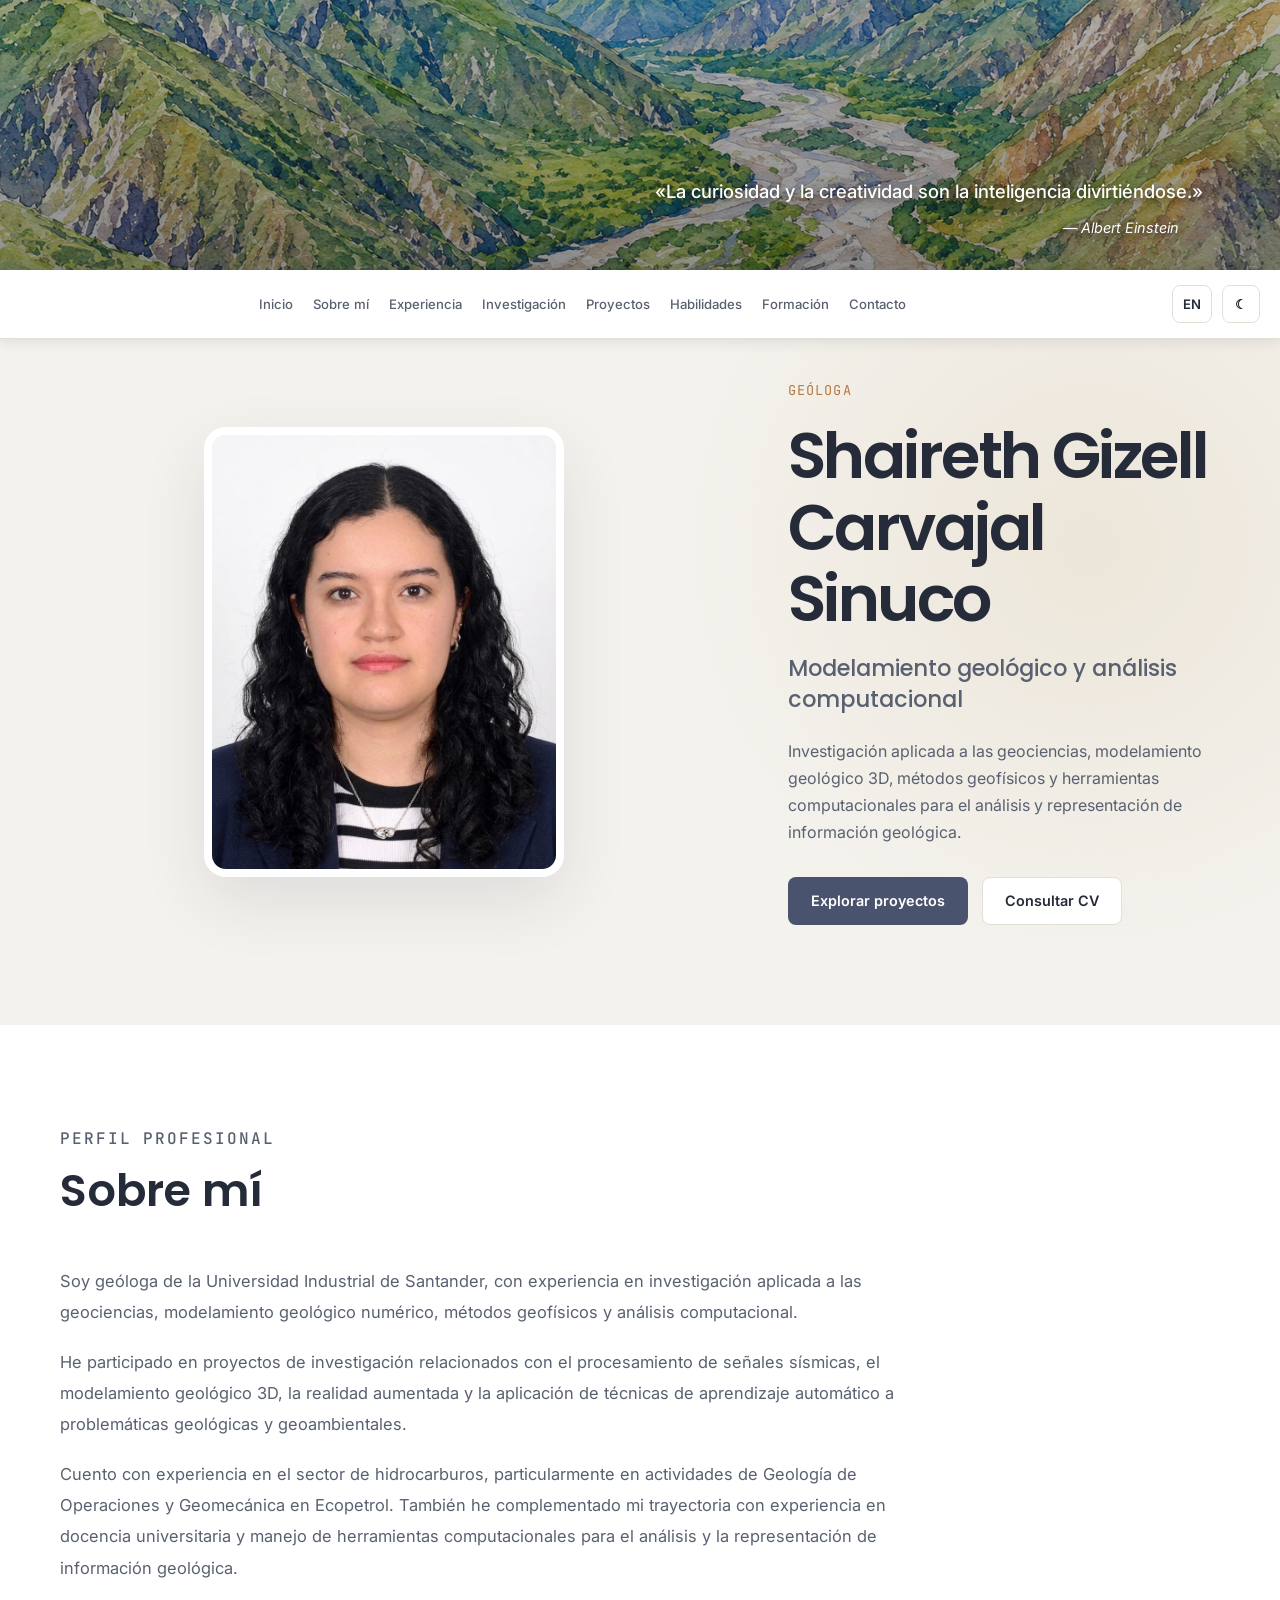
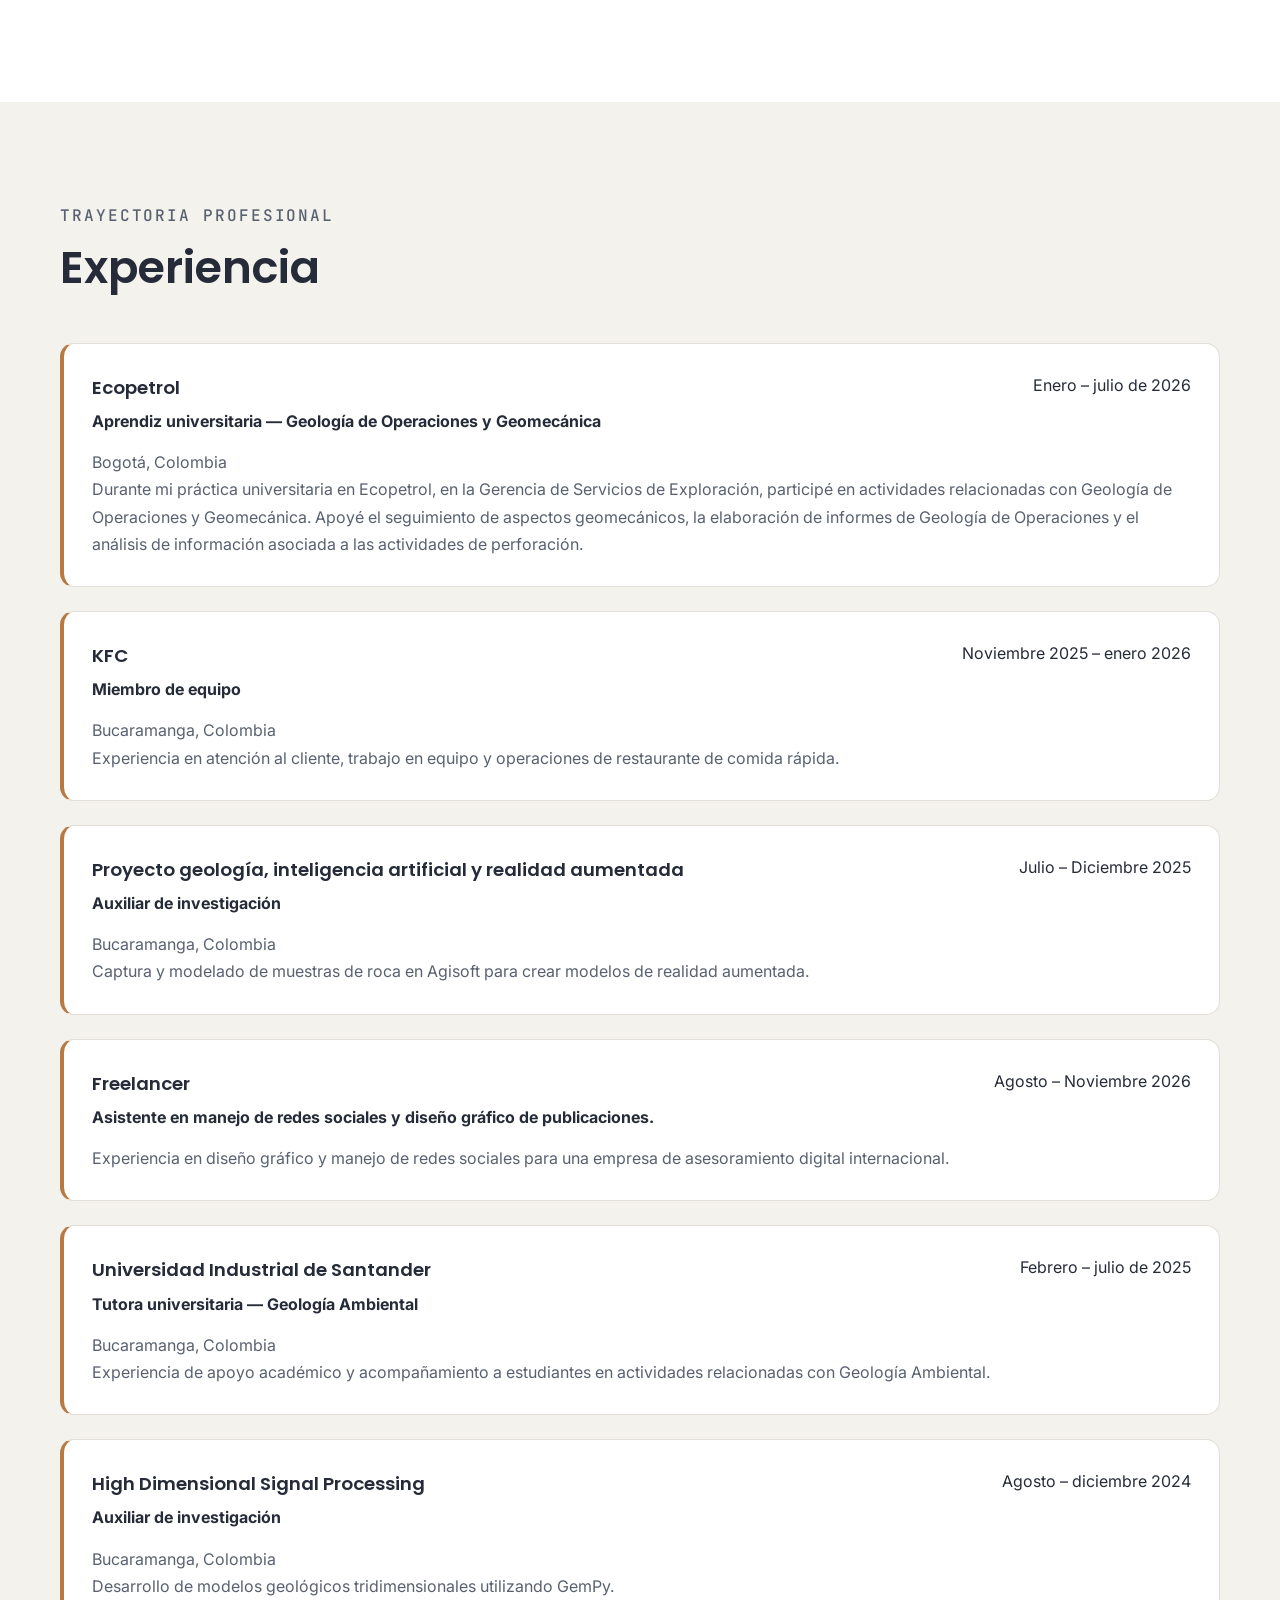
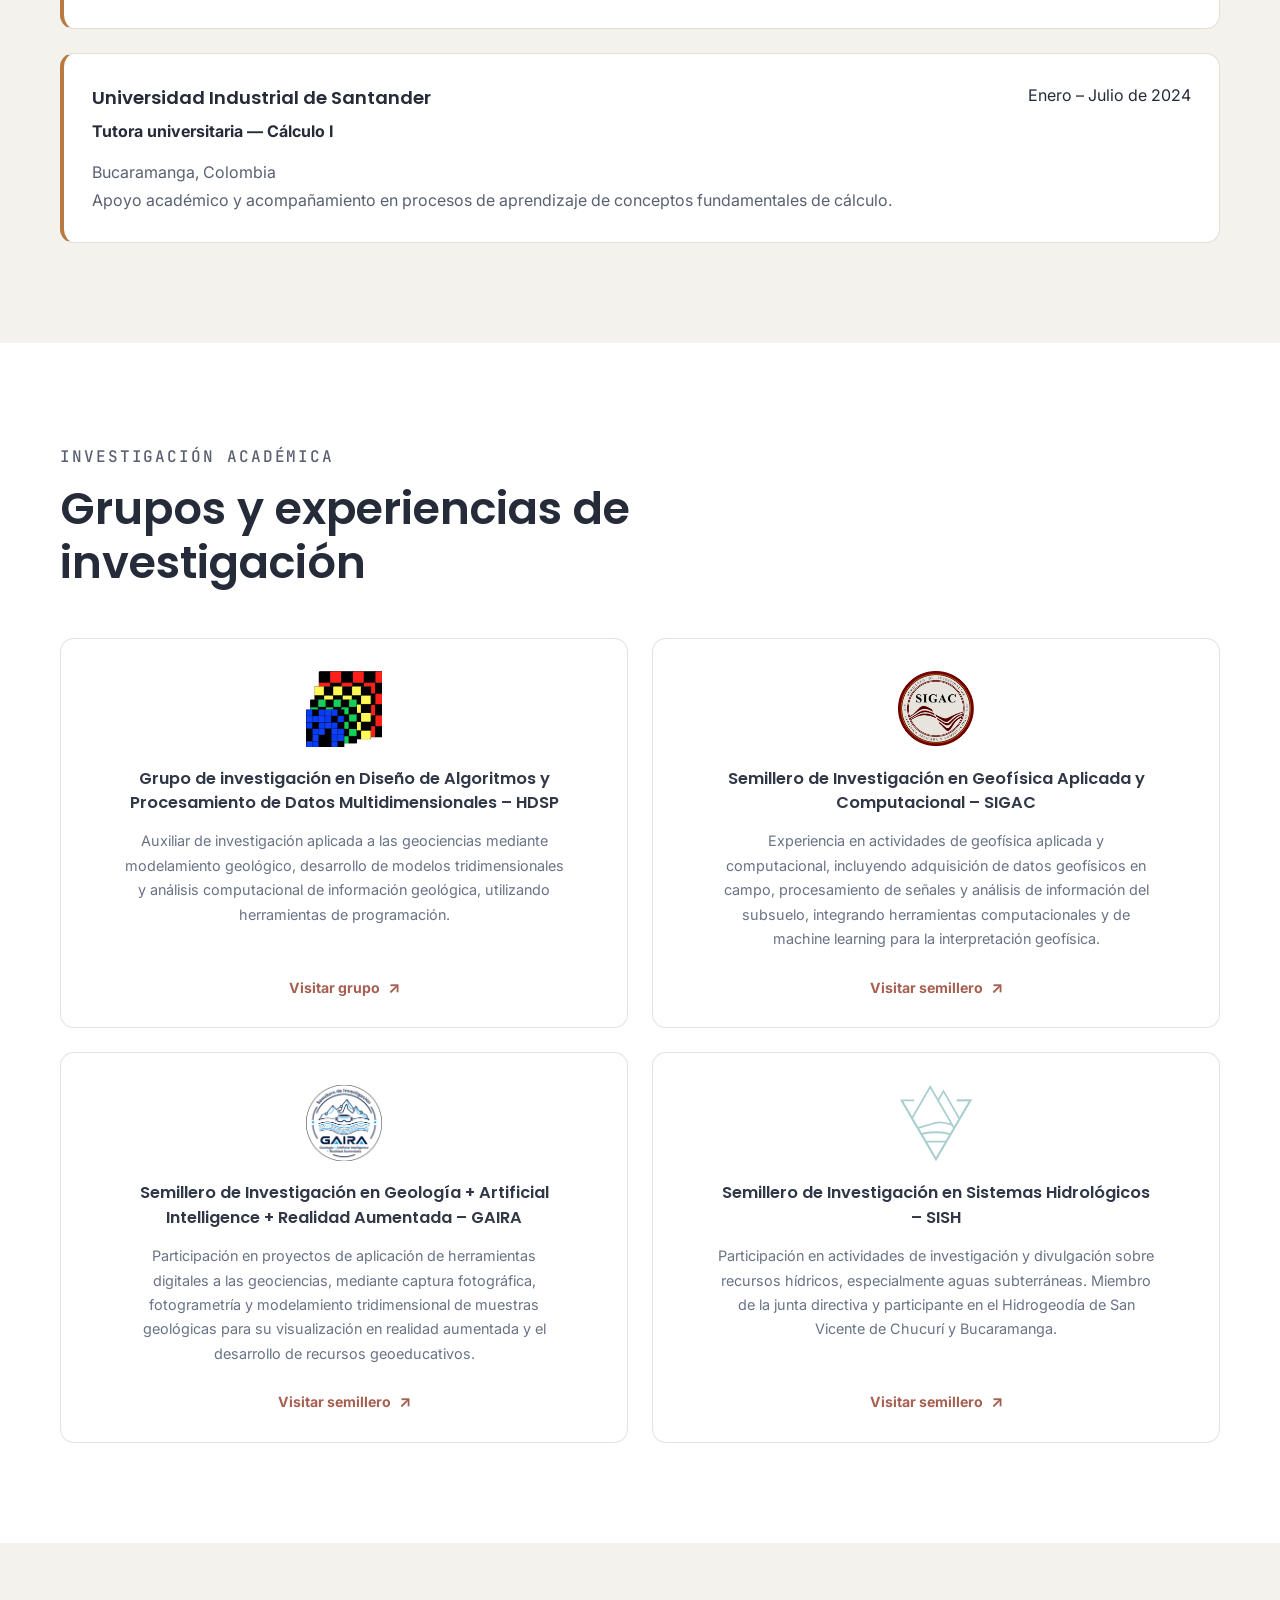
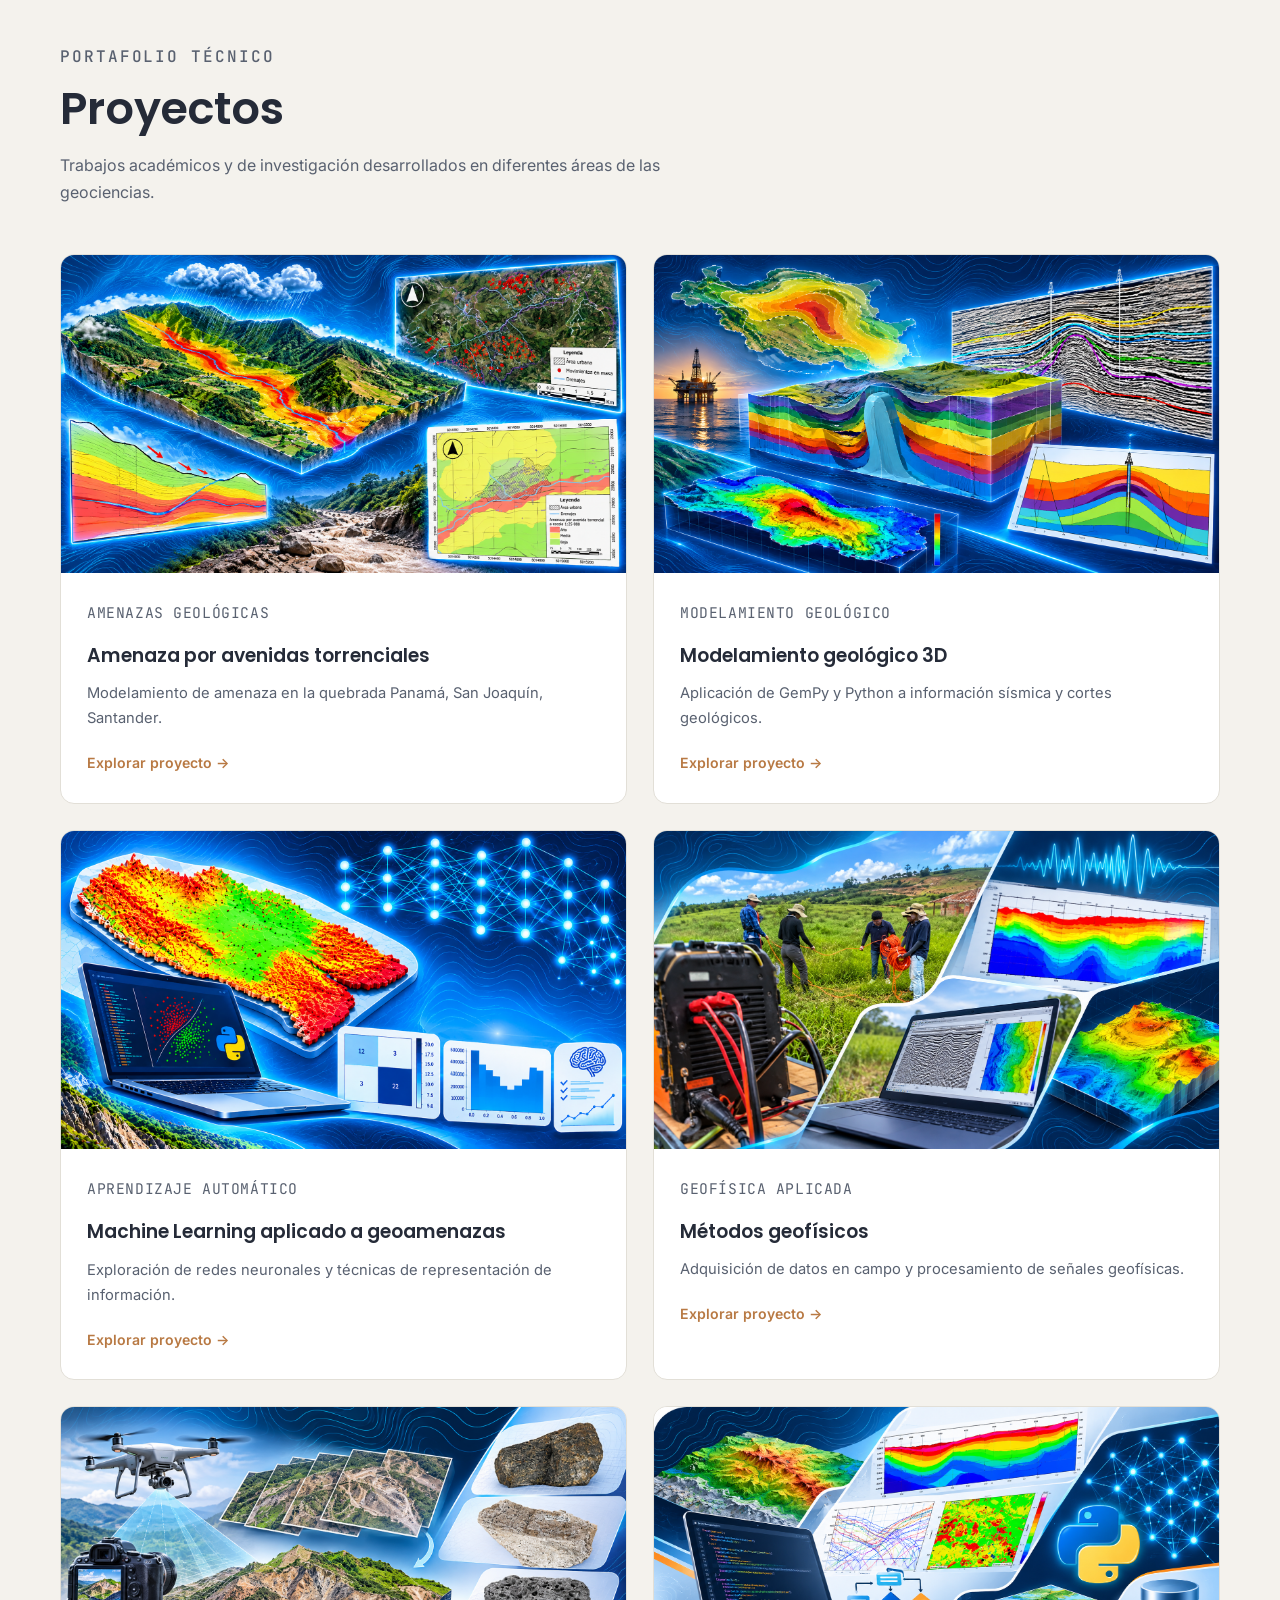
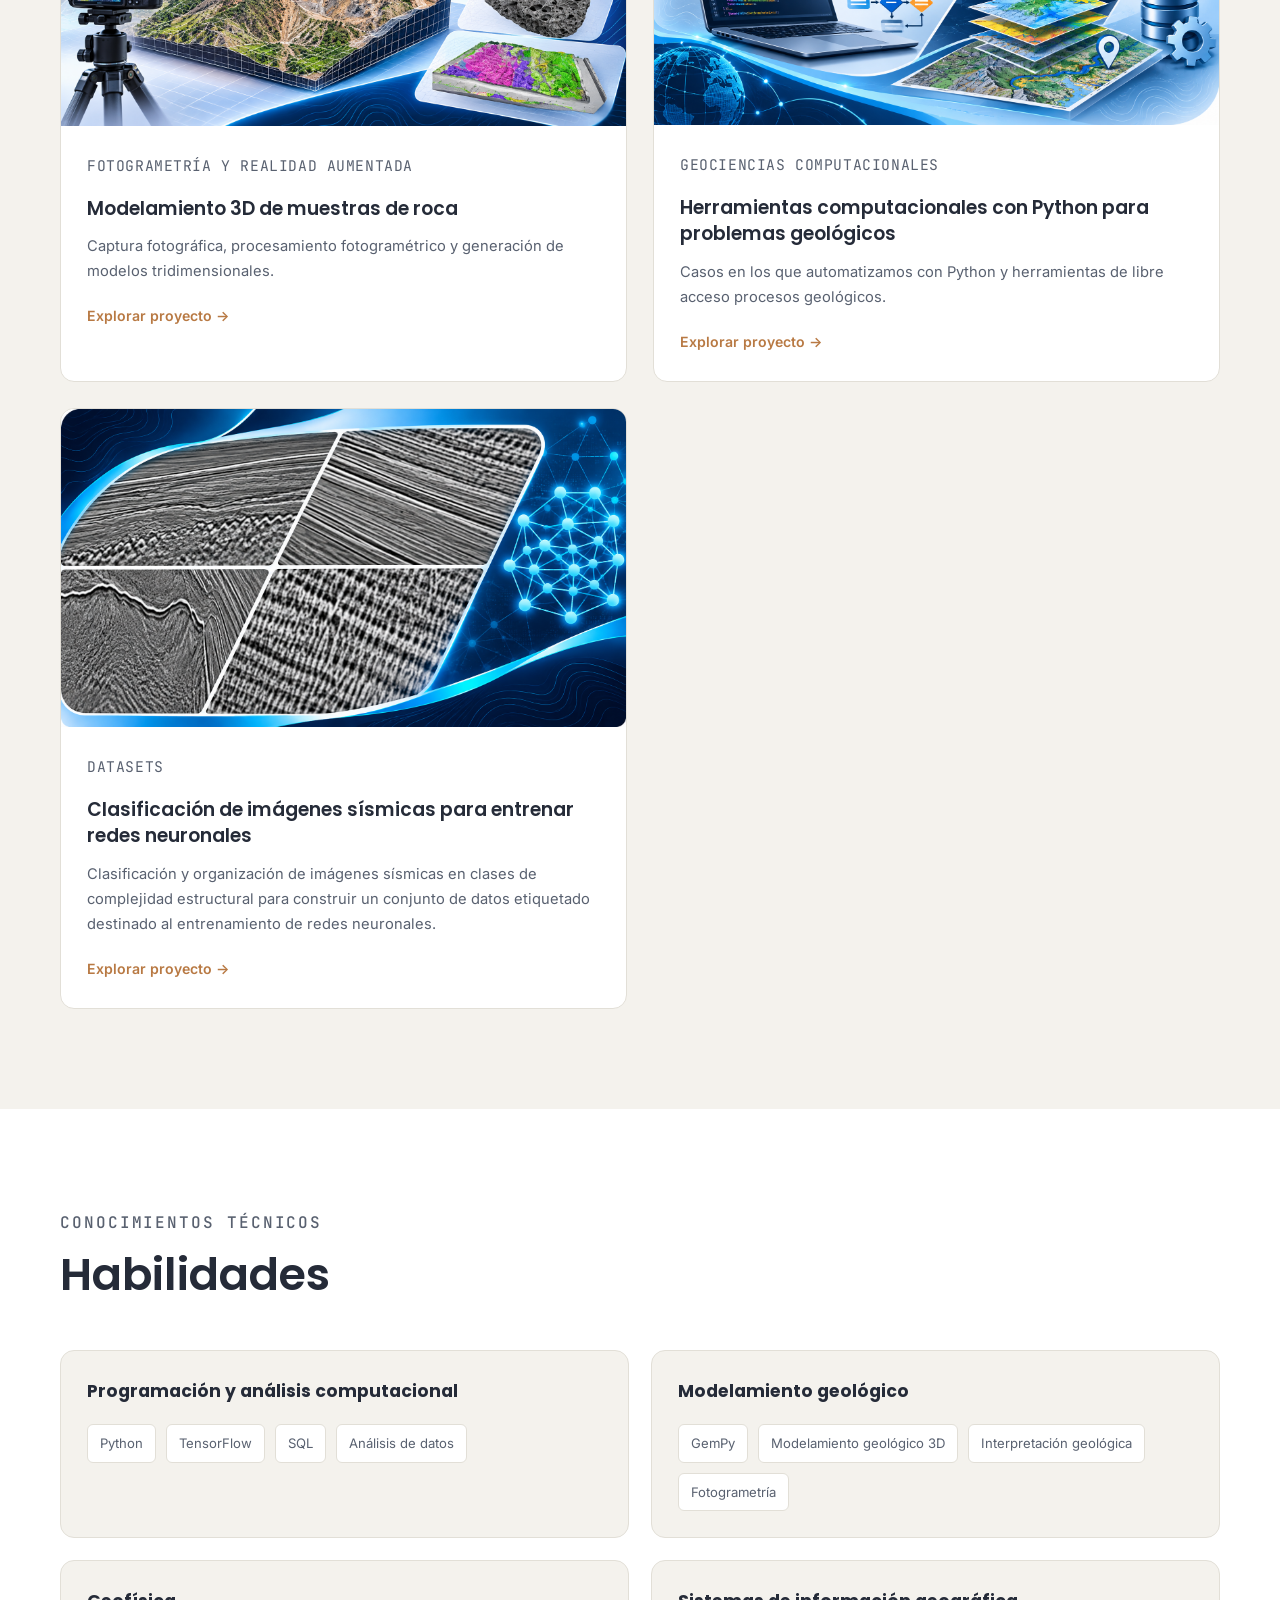
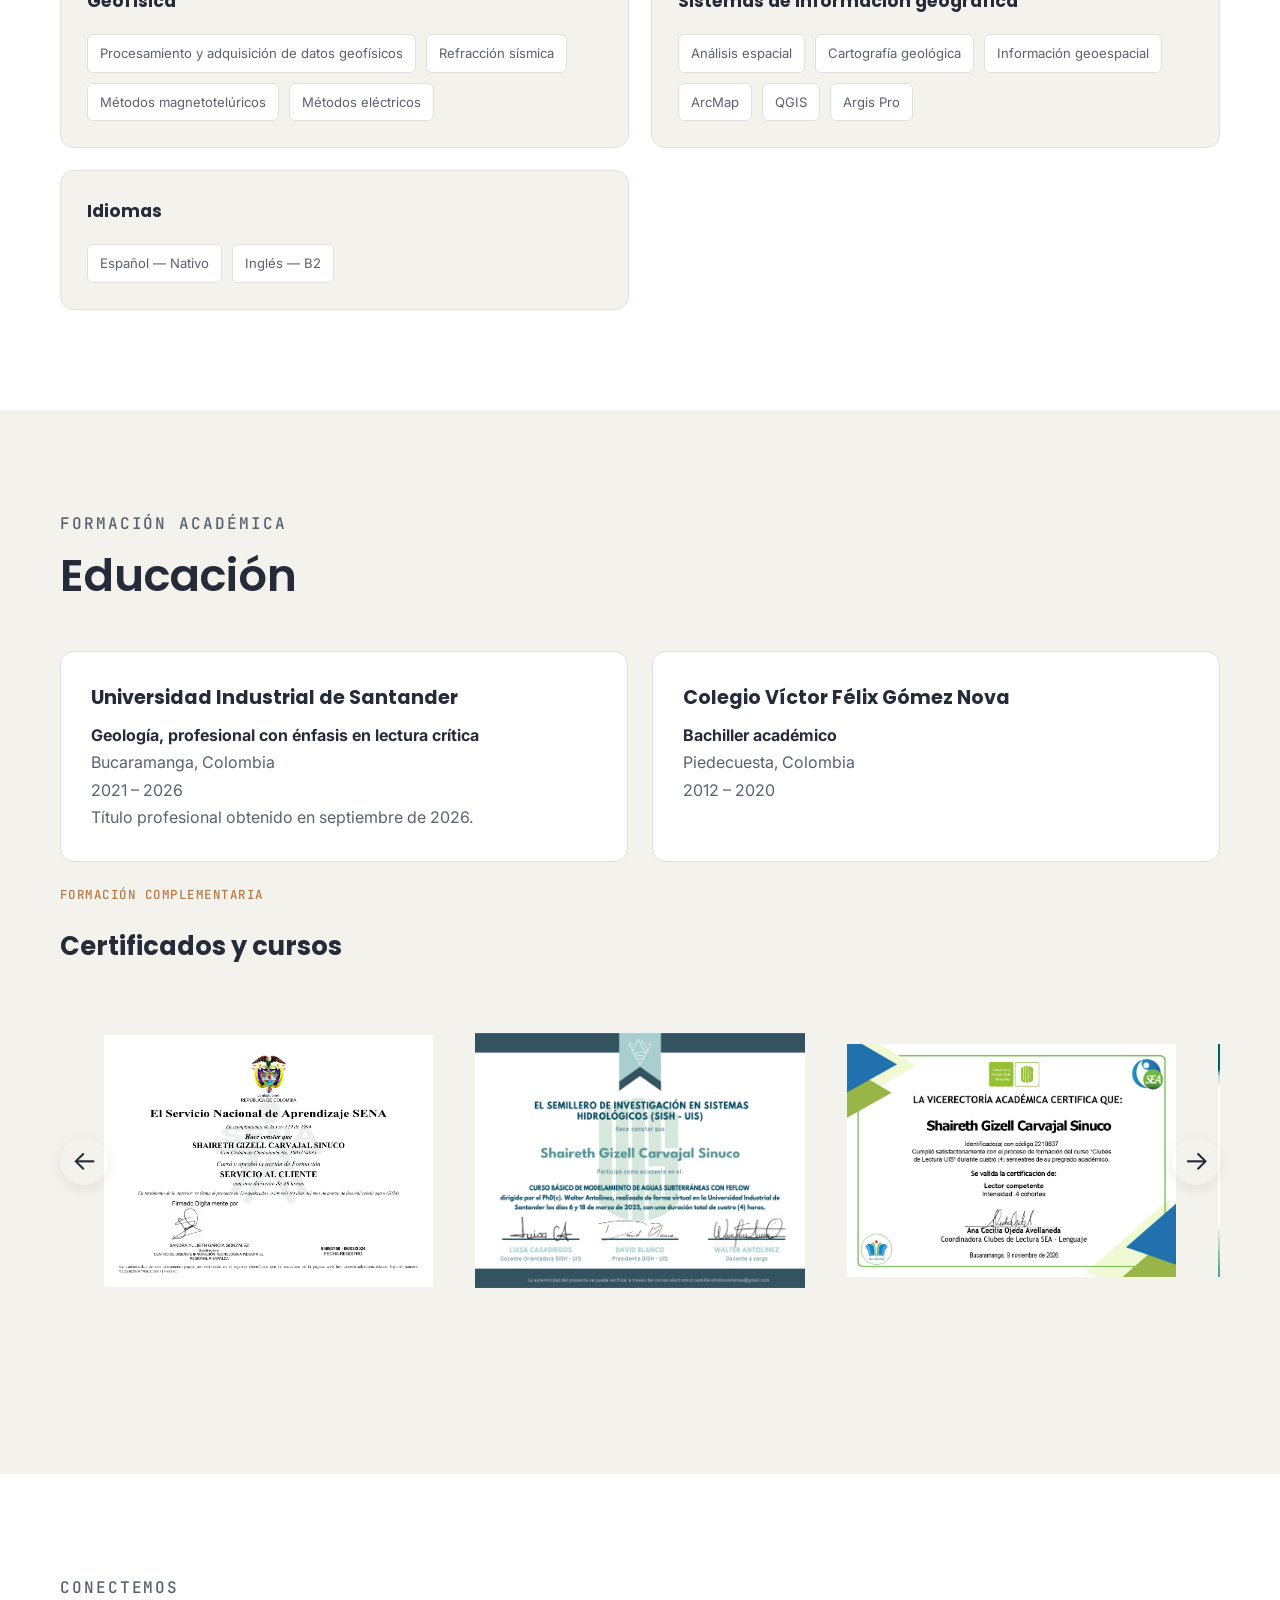
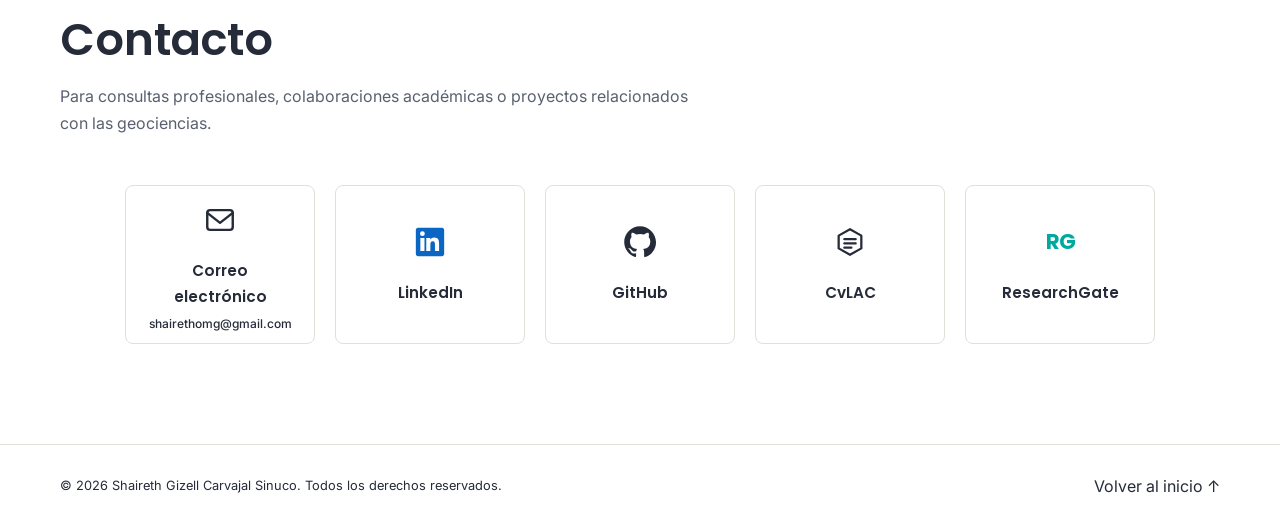
==== index.html @ dbaa9fa7 "Final portfolio design and contact section" ====
<!DOCTYPE html>
<html lang="es">
<head>
    <meta charset="UTF-8">
    <meta name="viewport" content="width=device-width, initial-scale=1.0">

    <meta name="author" content="Shaireth Gizell Carvajal Sinuco">
    <meta name="description" content="Portafolio profesional de Shaireth Gizell Carvajal Sinuco, geóloga. Modelamiento geológico, geofísica aplicada, análisis computacional e investigación en geociencias.">

    <meta name="theme-color" content="#F4F2ED">

    <title>Shaireth Carvajal | Geóloga</title>

    <!-- Icono del sitio -->
    <link rel="icon" type="image/svg+xml" href="favicon.svg">

    <!-- Hojas de estilo -->
    <link rel="stylesheet" href="assets/css/styles.css">
    <link rel="stylesheet" href="assets/css/themes.css">
    <link rel="stylesheet" href="assets/css/responsive.css">

    <!-- Fuentes: se configurarán visualmente en el siguiente bloque -->
</head>

<body>

<header class="site-header" id="site-header">

    <!-- Imagen panorámica y presentación -->
    <div class="header-banner">

        <div class="header-banner-overlay">

            <a href="#inicio" class="site-brand" aria-label="Ir al inicio">

                <span class="brand-name">
                    
                </span>

               
<div class="header-quote">

    <span class="brand-subtitle">
        «La curiosidad y la creatividad son la inteligencia divirtiéndose.»
    </span>

    <span class="quote-author">
        — Albert Einstein
    </span>

</div>

            </a>

        </div>

    </div>

</header>

<!-- Barra horizontal de navegación -->
<div class="navigation-bar">
        
<div class="header-container">

    <button class="menu-toggle" id="menu-toggle" type="button"
        aria-label="Abrir menú de navegación" aria-expanded="false"
        aria-controls="main-navigation">
        <span></span>
        <span></span>
        <span></span>
    </button>

    <nav class="main-navigation" id="main-navigation"
        aria-label="Navegación principal">

        <ul class="nav-list">
            <li><a href="#inicio">Inicio</a></li>
            <li><a href="#sobre-mi">Sobre mí</a></li>
            <li><a href="#experiencia">Experiencia</a></li>
            <li><a href="#investigacion">Investigación</a></li>
            <li><a href="#proyectos">Proyectos</a></li>
            <li><a href="#habilidades">Habilidades</a></li>
            <li><a href="#formacion">Formación</a></li>
            <li><a href="#contacto">Contacto</a></li>
        </ul>

    </nav>

    <div class="navigation-controls">

        <button
    class="language-toggle notranslate"
    id="language-toggle"
    type="button"
    aria-label="Cambiar idioma"
    aria-pressed="false"
    translate="no">
    EN
        </button>

<div class="gtranslate_wrapper" aria-hidden="true"></div>

        <button class="theme-toggle" id="theme-toggle"
            type="button" aria-label="Cambiar tema visual">
            <span class="theme-icon" aria-hidden="true">◐</span>
        </button>
    </div>

</div>

</div>

    <main>

        <!-- =====================================
             SECCIÓN 1: INICIO
        ====================================== -->

        <section class="hero-section" id="inicio">

            <div class="section-container hero-container">

                <div class="hero-image">

                    <img
                        src="assets/images/profile.jpg"
                        alt="Fotografía de Shaireth Gizell Carvajal Sinuco"
                        class="profile-image">

                </div>

                <div class="hero-content">

                    <p class="hero-introduction">
                        Geóloga
                    </p>

                    <h1>
                        Shaireth Gizell Carvajal Sinuco
                    </h1>

                    <h2>
                        Modelamiento geológico y análisis computacional
                    </h2>

                    <p class="hero-description">
                        Investigación aplicada a las geociencias,
                        modelamiento geológico 3D, métodos geofísicos
                        y herramientas computacionales para el análisis
                        y representación de información geológica.
                    </p>

                    <div class="hero-actions">

                        <a href="#proyectos" class="button button-primary">
                            Explorar proyectos
                        </a>

                        <a
                            href="assets/documents/CV_Shaireth_ES.pdf"
                            class="button button-secondary"
                            target="_blank"
                            rel="noopener noreferrer">

                            Consultar CV

                        </a>

                    </div>

                </div>

            </div>

        </section>


        <!-- =====================================
             SECCIÓN 2: SOBRE MÍ
        ====================================== -->

        <section class="about-section" id="sobre-mi">

            <div class="section-container">

                <div class="section-heading">

                    <p class="section-eyebrow">Perfil profesional</p>

                    <h2>Sobre mí</h2>

                </div>

                <div class="about-content">

                    <p>
                        Soy geóloga de la Universidad Industrial de
                        Santander, con experiencia en investigación
                        aplicada a las geociencias, modelamiento
                        geológico numérico, métodos geofísicos y
                        análisis computacional.
                    </p>

                    <p>
                        He participado en proyectos de investigación
                        relacionados con el procesamiento de señales
                        sísmicas, el modelamiento geológico 3D,
                        la realidad aumentada y la aplicación de
                        técnicas de aprendizaje automático a
                        problemáticas geológicas y geoambientales.
                    </p>

                    <p>
                        Cuento con experiencia en el sector de
                        hidrocarburos, particularmente en actividades
                        de Geología de Operaciones y Geomecánica
                        en Ecopetrol. También he complementado mi
                        trayectoria con experiencia en docencia
                        universitaria y manejo de herramientas
                        computacionales para el análisis y la
                        representación de información geológica.
                    </p>

                </div>

            </div>

        </section>


        <!-- =====================================
             SECCIÓN 3: EXPERIENCIA PROFESIONAL
        ====================================== -->

        <section class="experience-section" id="experiencia">

            <div class="section-container">

                <div class="section-heading">

                    <p class="section-eyebrow">Trayectoria profesional</p>

                    <h2>Experiencia</h2>

                </div>

                <div class="experience-list">

                    <!-- Ecopetrol -->

                    <article class="experience-card">

                        <div class="experience-header">

                            <div>
                                <h3>Ecopetrol</h3>

                                <h4>
                                    Aprendiz universitaria —
                                    Geología de Operaciones y Geomecánica
                                </h4>
                            </div>

                            <span class="experience-date">
                                Enero – julio de 2026
                            </span>

                        </div>

                        <p class="experience-location">
                            Bogotá, Colombia
                        </p>

                        <p>
                            Durante mi práctica universitaria en
                            Ecopetrol, en la Gerencia de Servicios
                            de Exploración, participé en actividades
                            relacionadas con Geología de Operaciones
                            y Geomecánica. Apoyé el seguimiento de
                            aspectos geomecánicos, la elaboración
                            de informes de Geología de Operaciones
                            y el análisis de información asociada
                            a las actividades de perforación.
                        </p>

                    </article>
                        <article class="experience-card">

                        <div class="experience-header">

                            <div>
                                <h3>KFC</h3>

                                <h4>
                                    Miembro de equipo
                                </h4>
                            </div>

                            <span class="experience-date">
                                Noviembre 2025 – enero 2026
                            </span>

                            </div>

                             <p class="experience-location">
                            Bucaramanga, Colombia
                            </p>

                        <p>
                            Experiencia en atención al cliente,
                            trabajo en equipo y operaciones
                            de restaurante de comida rápida.
                        </p>

                    </article>

                        <article class="experience-card">

                        <div class="experience-header">

                            <div>
                                <h3>Proyecto geología, inteligencia artificial y realidad aumentada</h3>

                                <h4>
                                    Auxiliar de investigación
                                </h4>
                            </div>

                            <span class="experience-date">
                                Julio – Diciembre 2025
                            </span>

                        </div>

                            <p class="experience-location">
                            Bucaramanga, Colombia
                            </p>

                        <p>
                            Captura y modelado de muestras de roca en Agisoft para crear modelos de realidad aumentada.
                        </p>

                    </article>
                    
                    <article class="experience-card">

                        <div class="experience-header">

                            <div>
                                <h3>Freelancer</h3>

                                <h4>
                                    Asistente en manejo de redes sociales y diseño gráfico de publicaciones.
                                </h4>
                            </div>

                            <span class="experience-date">
                                Agosto – Noviembre 2026
                            </span>

                        </div>

                        

                        <p>
                            Experiencia en diseño gráfico y manejo de redes sociales para una empresa de asesoramiento digital internacional.
                        </p>

                    </article>

                    <article class="experience-card">

                        <div class="experience-header">

                            <div>
                                <h3>Universidad Industrial de Santander</h3>

                                <h4>
                                    Tutora universitaria —
                                    Geología Ambiental
                                </h4>
                            </div>

                            <span class="experience-date">
                                Febrero – julio de 2025
                            </span>

                        </div>

                            <p class="experience-location">
                            Bucaramanga, Colombia
                            </p>

                        <p>
                            Experiencia de apoyo académico y
                            acompañamiento a estudiantes en
                            actividades relacionadas con
                            Geología Ambiental.
                        </p>

                    </article>


                    <article class="experience-card">

                        <div class="experience-header">

                            <div>
                                <h3>High Dimensional Signal Processing</h3>

                                <h4>
                                    Auxiliar de investigación
                                </h4>
                            </div>

                            <span class="experience-date">
                                Agosto – diciembre 2024
                            </span>

                        </div>

                                                     <p class="experience-location">
                            Bucaramanga, Colombia
                            </p>

                        <p>
                            Desarrollo de modelos geológicos tridimensionales utilizando GemPy.
                        </p>

                    </article>


                    <!-- Docencia universitaria -->



                    <article class="experience-card">

                        <div class="experience-header">

                            <div>
                                <h3>Universidad Industrial de Santander</h3>

                                <h4>
                                    Tutora universitaria —
                                    Cálculo I
                                </h4>
                            </div>

                            <span class="experience-date">
                                Enero – Julio de 2024
                            </span>

                        </div>
                        
                            <p class="experience-location">
                            Bucaramanga, Colombia
                            </p>

                        <p>
                            Apoyo académico y acompañamiento
                            en procesos de aprendizaje de
                            conceptos fundamentales de cálculo.
                        </p>

                    </article>

                </div>

            </div>

        </section>


        
<!-- =====================================
     SECCIÓN 4: INVESTIGACIÓN
====================================== -->

<section class="research-section" id="investigacion">
    <div class="section-container">

        <div class="section-heading">
            <p class="section-eyebrow">
                Investigación académica
            </p>

            <h2>Grupos y experiencias de investigación</h2>
        </div>

        <div class="research-grid">

            <!-- HDSP -->
            <article class="research-card">

                <div class="research-logo">
                    <img
                        src="assets/images/grupos/hdsp.png"
                        alt="Logo del grupo HDSP">
                </div>

                <h3>
                    Grupo de investigación en Diseño de Algoritmos y
                    Procesamiento de Datos Multidimensionales – HDSP
                </h3>

                <p>
                    Auxiliar de investigación aplicada a las geociencias
                    mediante modelamiento geológico, desarrollo de
                    modelos tridimensionales y análisis computacional de
                    información geológica, utilizando herramientas de programación.
                </p>

                <a href="https://grupos.uis.edu.co/hdsp/es/"
                   class="research-link"
                   target="_blank"
                   rel="noopener noreferrer">
                    Visitar grupo <span>↗</span>
                </a>

            </article>


            <!-- SIGAC -->
            <article class="research-card">

                <div class="research-logo">
                    <img
                        src="assets/images/grupos/sigac.png"
                        alt="Logo del semillero SIGAC">
                </div>

                <h3>
                    Semillero de Investigación en Geofísica Aplicada
                    y Computacional – SIGAC
                </h3>

                <p>
                    Experiencia en actividades de geofísica aplicada y
                    computacional, incluyendo adquisición de datos geofísicos
                    en campo, procesamiento de señales y análisis de información
                    del subsuelo, integrando herramientas computacionales y de machine learning
                    para la interpretación geofísica.
                </p>

                <a href="https://sigacuis.github.io/index.html"
                   class="research-link"
                   target="_blank"
                   rel="noopener noreferrer">
                    Visitar semillero <span>↗</span>
                </a>

            </article>


            <!-- GAIRA -->
            <article class="research-card">

                <div class="research-logo">
                    <img
                        src="assets/images/grupos/gaira.png"
                        alt="Logo del semillero GAIRA">
                </div>

                <h3>
                    Semillero de Investigación en Geología +
                    Artificial Intelligence + Realidad Aumentada – GAIRA
                </h3>

                <p>
                    Participación en proyectos de aplicación de herramientas
                    digitales a las geociencias, mediante captura fotográfica,
                    fotogrametría y modelamiento tridimensional de muestras
                    geológicas para su visualización en realidad aumentada
                    y el desarrollo de recursos geoeducativos.
                </p>

                <a href="https://sites.google.com/view/gaira-uis"
                   class="research-link"
                   target="_blank"
                   rel="noopener noreferrer">
                    Visitar semillero <span>↗</span>
                </a>

            </article>


            <!-- SISH -->
            <article class="research-card">

                <div class="research-logo">
                    <img
                        src="assets/images/grupos/sish.svg"
                        alt="Logo del semillero SISH">
                </div>

                <h3>
                    Semillero de Investigación en Sistemas
                    Hidrológicos – SISH
                </h3>

                <p>
                    Participación en actividades de investigación y
                    divulgación sobre recursos hídricos, especialmente
                    aguas subterráneas. Miembro de la junta directiva
                    y participante en el Hidrogeodía de San Vicente
                    de Chucurí y Bucaramanga.
                </p>

                <a href="https://sish-uis.github.io/"
                   class="research-link"
                   target="_blank"
                   rel="noopener noreferrer">
                    Visitar semillero <span>↗</span>
                </a>

            </article>

        </div>
    </div>
</section>
        
<!-- =====================================
     SECCIÓN 5: PROYECTOS
====================================== -->

<section class="projects-section" id="proyectos">

    <div class="section-container">

        <div class="section-heading">

            <p class="section-eyebrow">
                Portafolio técnico
            </p>

            <h2>Proyectos</h2>

            <p>
                Trabajos académicos
                y de investigación desarrollados en
                diferentes áreas de las geociencias.
            </p>

        </div>

        <!-- Tarjetas de proyectos -->

        <div class="projects-grid" id="projects-grid">

            <article class="project-card">

                <div class="project-image">
                    <!-- Imagen propia del proyecto -->
                    <img
                        src="assets/images/projects/avenidas-torrenciales.png"
                        alt="Proyecto de amenaza por avenidas torrenciales en la quebrada Panamá"
                        loading="lazy">
                </div>

                <div class="project-content">

                    <p class="project-category">
                        Amenazas geológicas
                    </p>

                    <h3>
                        Amenaza por avenidas torrenciales
                    </h3>

                    <p>
                        Modelamiento de amenaza en la
                        quebrada Panamá, San Joaquín,
                        Santander.
                    </p>

                    <a href="proyectos/avenidas-torrenciales.html">
                        Explorar proyecto →
                    </a>

                </div>

            </article>


            <article class="project-card">

                <div class="project-image">
                    <img
                        src="assets/images/projects/modelamiento-gempy.png"
                        alt="Modelo geológico tridimensional desarrollado con GemPy"
                        loading="lazy">
                </div>

                <div class="project-content">

                    <p class="project-category">
                        Modelamiento geológico
                    </p>

                    <h3>
                        Modelamiento geológico 3D
                    </h3>

                    <p>
                        Aplicación de GemPy y Python
                        a información sísmica y
                        cortes geológicos.
                    </p>

                    <a href="proyectos/modelamiento-gempy.html">
                        Explorar proyecto →
                    </a>

                </div>

            </article>


            <article class="project-card">

                <div class="project-image">
                    <img
                        src="assets/images/projects/machine-learning.jpg"
                        alt="Análisis computacional aplicado al estudio de movimientos en masa"
                        loading="lazy">
                </div>

                <div class="project-content">

                    <p class="project-category">
                        Aprendizaje automático
                    </p>

                    <h3>
                        Machine Learning aplicado a geoamenazas
                    </h3>

                    <p>
                        Exploración de redes neuronales
                        y técnicas de representación
                        de información.
                    </p>

                    <a href="proyectos/machine-learning.html">
                        Explorar proyecto →
                    </a>

                </div>

            </article>


            <article class="project-card">

                <div class="project-image">
                    <img
                        src="assets/images/projects/geofisica.jpg"
                        alt="Adquisición y procesamiento de datos geofísicos"
                        loading="lazy">
                </div>

                <div class="project-content">

                    <p class="project-category">
                        Geofísica aplicada
                    </p>

                    <h3>
                        Métodos geofísicos
                    </h3>

                    <p>
                        Adquisición de datos en campo
                        y procesamiento de señales
                        geofísicas.
                    </p>

                    <a href="proyectos/geofisica.html">
                        Explorar proyecto →
                    </a>

                </div>

            </article>


            <article class="project-card">

                <div class="project-image">
                    <img
                        src="assets/images/projects/realidad-aumentada.jpg"
                        alt="Modelo tridimensional de una muestra de roca"
                        loading="lazy">
                </div>

                <div class="project-content">

                    <p class="project-category">
                        Fotogrametría y realidad aumentada
                    </p>

                    <h3>
                        Modelamiento 3D de muestras de roca
                    </h3>

                    <p>
                        Captura fotográfica, procesamiento
                        fotogramétrico y generación de
                        modelos tridimensionales.
                    </p>

                    <a href="proyectos/realidad-aumentada.html">
                        Explorar proyecto →
                    </a>

                </div>

            </article>

                        <article class="project-card">

                <div class="project-image">
                    <img
                        src="assets/images/projects/herramientas-computacionales.jpg"
                        alt="Imagen Ilustrativa de herramientas computacionales con Python aplicadas a problemas geológicos"
                        loading="lazy">
                </div>

                <div class="project-content">

                    <p class="project-category">
                        Geociencias computacionales
                        
                    </p>

                    <h3>
                        Herramientas computacionales con Python para problemas geológicos
                    </h3>

                    <p>
                        Casos en los que automatizamos con Python y herramientas de libre acceso procesos geológicos. 
                    </p>

                    <a href="proyectos/herramientas-computacionales.html">
                        Explorar proyecto →
                    </a>

                </div>

            </article>

            <article class="project-card">

                <div class="project-image">
                    <img
                        src="assets/images/projects/clasificacion-imagenes-sismicas.jpg"
                        alt="Imagenes sisimicas"
                        loading="lazy">
                </div>

                <div class="project-content">

                    <p class="project-category">
                        Datasets
                    </p>

                    <h3>
                        Clasificación de imágenes sísmicas para entrenar redes neuronales
                    </h3>

                    <p>
                        Clasificación y organización de imágenes sísmicas en clases de complejidad estructural para construir un conjunto de datos etiquetado destinado al entrenamiento de redes neuronales. 
                    </p>

                    <a href="proyectos/clasificacion-imagenes-sismicas.html">
                        Explorar proyecto →
                    </a>

    
                </div>

            </article>

        </div>

    </div>

</section>

        <!-- =====================================
             SECCIÓN 6: HABILIDADES
        ====================================== -->

        <section class="skills-section" id="habilidades">

            <div class="section-container">

                <div class="section-heading">

                    <p class="section-eyebrow">
                        Conocimientos técnicos
                    </p>

                    <h2>Habilidades</h2>

                </div>

                <div class="skills-grid">

                    <article class="skill-group">

                        <h3>Programación y análisis computacional</h3>

                        <ul>
                            <li>Python</li>
                            <li>TensorFlow</li>
                            <li>SQL</li>
                            <li>Análisis de datos</li>
                        </ul>

                    </article>


                    <article class="skill-group">

                        <h3>Modelamiento geológico</h3>

                        <ul>
                            <li>GemPy</li>
                            <li>Modelamiento geológico 3D</li>
                            <li>Interpretación geológica</li>
                            <li>Fotogrametría</li>
                        </ul>

                    </article>


                    <article class="skill-group">

                        <h3>Geofísica</h3>

                        <ul>
                            <li>Procesamiento y adquisición de datos geofísicos</li>
                            <li>Refracción sísmica</li>
                            <li>Métodos magnetotelúricos</li>
                            <li>Métodos eléctricos</li>
                        </ul>

                    </article>


                    <article class="skill-group">

                        <h3>Sistemas de información geográfica</h3>

                        <ul>
                            <li>Análisis espacial</li>
                            <li>Cartografía geológica</li>
                            <li>Información geoespacial</li>
                            <li>ArcMap</li>
                            <li>QGIS</li>
                            <li>Argis Pro</li>
                        </ul>

                    </article>

                    <article class="skill-group">

                        <h3>Idiomas</h3>

                        <ul>
                            <li>Español — Nativo</li>
                            <li>Inglés — B2</li>
                            
                        </ul>

                    </article>

                </div>

            </div>

        </section>


       
<!-- =====================================
     SECCIÓN 7: FORMACIÓN
====================================== -->

<section class="education-section" id="formacion">

    <div class="section-container">

        <div class="section-heading">

            <p class="section-eyebrow">
                Formación académica
            </p>

            <h2>Educación</h2>

        </div>

        <div class="education-grid">

            <article class="education-card">

                <h3>Universidad Industrial de Santander</h3>

                <h4>Geología, profesional con énfasis en lectura crítica</h4>

                <p>Bucaramanga, Colombia</p>

                <p>2021 – 2026</p>

                <p>
                    Título profesional obtenido en septiembre de 2026.
                </p>

            </article>

            <article class="education-card">

                <h3>Colegio Víctor Félix Gómez Nova</h3>

                <h4>Bachiller académico</h4>

                <p>Piedecuesta, Colombia</p>

                <p>2012 – 2020</p>

            </article>

        </div>

        <!-- CERTIFICADOS -->

        <div class="certificates-section">

            
<div class="certificates-heading">

    <div>
        <p class="section-eyebrow">
            Formación complementaria
        </p>

        <h3>Certificados y cursos</h3>
    </div>

</div>

<div class="certificates-carousel-wrapper">

    <button
        class="certificate-arrow certificate-arrow-prev"
        id="cert-prev"
        aria-label="Certificado anterior"
        type="button">
        &#8592;
    </button>

    <div class="certificates-carousel">

        <div class="certificates-track" id="certificates-track">

            <article class="certificate-card">
                <div class="certificate-image">
                    <img src="assets/images/certificados/certificado-01.png"
                         alt="Certificado 1"
                         loading="lazy">
                </div>
            </article>

            <article class="certificate-card">
                <div class="certificate-image">
                    <img src="assets/images/certificados/certificado-02.png"
                         alt="Certificado 2"
                         loading="lazy">
                </div>
            </article>

            <article class="certificate-card">
                <div class="certificate-image">
                    <img src="assets/images/certificados/certificado-03.png"
                         alt="Certificado 3"
                         loading="lazy">
                </div>
            </article>

            <article class="certificate-card">
                <div class="certificate-image">
                    <img src="assets/images/certificados/certificado-04.png"
                         alt="Certificado 4"
                         loading="lazy">
                </div>
            </article>

            <article class="certificate-card">
                <div class="certificate-image">
                    <img src="assets/images/certificados/certificado-05.png"
                         alt="Certificado 5"
                         loading="lazy">
                </div>
            </article>

        </div>

    </div>

    <button
        class="certificate-arrow certificate-arrow-next"
        id="cert-next"
        aria-label="Siguiente certificado"
        type="button">
        &#8594;
    </button>

</div>

<div class="certificates-dots" id="certificates-dots"></div>

</section>

        <!-- =====================================
             SECCIÓN 9: CONTACTO
        ====================================== -->

        <section class="contact-section" id="contacto">

            <div class="section-container">

                <div class="section-heading">

                    <p class="section-eyebrow">
                        Conectemos
                    </p>

                    <h2>Contacto</h2>

                    <p>
                        Para consultas profesionales,
                        colaboraciones académicas o
                        proyectos relacionados con las
                        geociencias.
                    </p>

                </div>

                
<div class="contact-links">

    <!-- CORREO -->
    <a class="contact-card contact-email"
       href="mailto:shairethomg@gmail.com">

        <div class="contact-icon">
            <svg viewBox="0 0 24 24" aria-hidden="true">
                <rect x="3" y="5" width="18" height="14"
                      rx="2" fill="none"
                      stroke="currentColor"
                      stroke-width="1.7"/>
                <path d="M3 7l9 7 9-7"
                      fill="none"
                      stroke="currentColor"
                      stroke-width="1.7"
                      stroke-linecap="round"
                      stroke-linejoin="round"/>
            </svg>
        </div>

        <span class="contact-label">Correo electrónico</span>

        <span class="contact-value">
            shairethomg@gmail.com
        </span>

    </a>

    <!-- LINKEDIN -->
    <a class="contact-card"
       href="https://www.linkedin.com/in/shaireth-carvajal-073033173"
       target="_blank"
       rel="noopener noreferrer">

        <div class="contact-icon contact-brand linkedin-icon">

            <svg viewBox="0 0 24 24" aria-hidden="true">
                <path fill="currentColor"
                      d="M20.45 2H3.55C2.69 2 2 2.69 2 3.55v16.9
                      C2 21.31 2.69 22 3.55 22h16.9
                      c.86 0 1.55-.69 1.55-1.55V3.55
                      C22 2.69 21.31 2 20.45 2ZM8.1 18.4H5.2V9.1h2.9v9.3ZM6.65
                      7.83a1.68 1.68 0 1 1 0-3.36 1.68 1.68
                      0 0 1 0 3.36Zm11.75 10.57h-2.9v-4.52
                      c0-1.08-.02-2.47-1.5-2.47-1.5 0-1.73
                      1.17-1.73 2.39v4.6h-2.9V9.1h2.78v1.27h.04
                      c.39-.73 1.34-1.5 2.76-1.5 2.95 0
                      3.45 1.94 3.45 4.47v5.06Z"/>
            </svg>

        </div>

        <span class="contact-label">LinkedIn</span>

    </a>

    <!-- GITHUB -->
    <a class="contact-card"
       href="https://github.com/shairethomg"
       target="_blank"
       rel="noopener noreferrer">

        <div class="contact-icon contact-brand github-icon">

            <svg viewBox="0 0 24 24" aria-hidden="true">
                <path fill="currentColor"
                      d="M12 .9C5.85.9.85 5.9.85 12.05
                      c0 4.92 3.2 9.1 7.63 10.58.56.1.76-.24.76-.54
                      v-2.08c-3.1.67-3.76-1.32-3.76-1.32
                      -.5-1.28-1.23-1.62-1.23-1.62
                      -1.01-.69.08-.68.08-.68
                      1.12.08 1.71 1.15 1.71 1.15
                      1 1.7 2.62 1.2 3.26.92.1-.72.39-1.2.71-1.48
                      -2.48-.28-5.08-1.24-5.08-5.52
                      0-1.22.44-2.22 1.15-3
                      -.12-.28-.5-1.42.11-2.96
                      0 0 .94-.3 3.08 1.15
                      .9-.25 1.86-.38 2.82-.38
                      .96 0 1.92.13 2.82.38
                      2.14-1.45 3.08-1.15 3.08-1.15
                      .61 1.54.23 2.68.11 2.96
                      .72.78 1.15 1.78 1.15 3
                      0 4.29-2.6 5.23-5.09 5.51
                      .4.35.76 1.03.76 2.08v3.08
                      c0 .3.2.65.77.54
                      4.43-1.48 7.63-5.66 7.63-10.58
                      C23.15 5.9 18.15.9 12 .9Z"/>
            </svg>

        </div>

        <span class="contact-label">GitHub</span>

    </a>

    <!-- CVLAC -->
    <a class="contact-card"
       href="https://scienti.minciencias.gov.co/cvlac/visualizador/generarCurriculoCv.do?cod_rh=0002191072"
       target="_blank"
       rel="noopener noreferrer">

        <div class="contact-icon">

            <svg viewBox="0 0 24 24" aria-hidden="true">
                <path d="M12 3l8 4.5v9L12 21l-8-4.5v-9L12 3Z"
                      fill="none"
                      stroke="currentColor"
                      stroke-width="1.6"
                      stroke-linejoin="round"/>
                <path d="M8 10h8M8 13h8M8 16h5"
                      stroke="currentColor"
                      stroke-width="1.6"
                      stroke-linecap="round"/>
            </svg>

        </div>

        <span class="contact-label">CvLAC</span>

    </a>

    <!-- RESEARCHGATE -->
    <a class="contact-card"
       href="https://www.researchgate.net/profile/Shaireth-Carvajal"
       target="_blank"
       rel="noopener noreferrer">

        <div class="contact-icon contact-brand researchgate-icon">

            <span>RG</span>

        </div>

        <span class="contact-label">ResearchGate</span>

    </a>

</div>

        </section>

    </main>

    <!-- =====================================
         PIE DE PÁGINA
    ====================================== -->

    <footer class="site-footer">

        <div class="footer-container">

            <p>
                © 2026 Shaireth Gizell Carvajal Sinuco.
                Todos los derechos reservados.
            </p>

            <a href="#inicio">
                Volver al inicio ↑
            </a>

        </div>

    </footer>


    <!-- =====================================
         SCRIPTS
    ====================================== -->

    <script src="assets/js/main.js"></script>
    <script src="assets/js/navigation.js"></script>
    <script src="assets/js/theme.js"></script>
    <script src="assets/js/projects.js"></script>
    <script src="assets/js/gallery.js"></script>
    <script src="assets/js/language.js"></script>
    <script src="assets/js/map.js"></script>

<script>
    window.gtranslateSettings = {
        "default_language": "es",
        "native_language_names": true,
        "languages": ["es", "en"],
        "wrapper_selector": ".gtranslate_wrapper"
    };
</script>

<script
    src="https://cdn.gtranslate.net/widgets/latest/dropdown.js"
    defer>
</script>


</body>
</html>
---- assets/css/styles.css ----
/* =========================================================
   PORTAFOLIO PROFESIONAL — SHAIRETH CARVAJAL
   FASE 2 | BLOQUE 2.2 | ESTILOS GENERALES
   ========================================================= */

/* 1. FUENTES */
@import url('https://fonts.googleapis.com/css2?family=Inter:wght@400;500;600;700&family=JetBrains+Mono:wght@400;500&family=Poppins:wght@400;500;600;700&display=swap');

/* 2. VARIABLES DE DISEÑO */
:root {
    --color-primary: #4A536D;
    --color-sand: #D8C5A5;
    --color-ochre: #B87943;
    --color-terracotta: #A65F50;
    --color-moss: #687C62;

    --font-heading: 'Poppins', sans-serif;
    --font-body: 'Inter', sans-serif;
    --font-technical: 'JetBrains Mono', monospace;

    --container-width: 1160px;
    --header-height: 78px;

    --radius-small: 8px;
    --radius-medium: 14px;
    --radius-large: 22px;

    --transition: 0.25s ease;
}

/* 3. CONFIGURACIÓN GENERAL */
* {
    margin: 0;
    padding: 0;
    box-sizing: border-box;
}

html {
    scroll-behavior: smooth;
    scroll-padding-top: calc(var(--header-height) + 20px);
}

body {
    font-family: var(--font-body);
    font-size: 16px;
    line-height: 1.7;
    background: var(--background);
    color: var(--text-primary);
    transition:
        background-color var(--transition),
        color var(--transition);
}

body,
button,
a {
    -webkit-tap-highlight-color: transparent;
}

button,
input {
    font: inherit;
}

button {
    cursor: pointer;
}

a {
    color: inherit;
    text-decoration: none;
}

img {
    display: block;
    max-width: 100%;
}

ul {
    list-style: none;
}

section {
    scroll-margin-top: calc(var(--header-height) + 20px);
}

::selection {
    background: var(--color-sand);
    color: #171B24;
}

/* 4. CONTENEDORES Y SECCIONES */
.section-container,
.header-container,
.footer-container {
    width: min(var(--container-width), calc(100% - 48px));
    margin-inline: auto;
}

section {
    padding: 100px 0;
}

.section-heading {
    max-width: 720px;
    margin-bottom: 48px;
}

.section-eyebrow {
    display: inline-block;
    margin-bottom: 12px;
    color: var(--color-ochre);
    font-family: var(--font-technical);
    font-size: 0.78rem;
    font-weight: 500;
    letter-spacing: 0.12em;
    text-transform: uppercase;
}

.section-heading h2 {
    margin-bottom: 16px;
    font-family: var(--font-heading);
    font-size: clamp(2rem, 4vw, 2.8rem);
    font-weight: 600;
    line-height: 1.2;
    color: var(--text-primary);
}

.section-heading p {
    color: var(--text-secondary);
    font-size: 1rem;
    max-width: 650px;
}


/* 5. CABECERA Y NAVEGACIÓN */

/* Cabecera general */
.site-header {
    position: relative;
    z-index: 1000;
    width: 100%;
}

/* Fotografía panorámica */
.header-banner {
    position: relative;
    width: 100%;
    min-height: 270px;
    display: flex;
    align-items: center;
    justify-content: center;

    background-image:
        linear-gradient(
            rgba(15, 20, 30, 0.30),
            rgba(15, 20, 30, 0.45)
        ),
        url("../images/chicamocha-header.jpg");

    background-size: cover;
    background-position: center 52%;
}


/* Presentación de la cita sobre la fotografía */
.header-banner-overlay {
    width: 100%;
    min-height: 270px;
    display: flex;
    align-items: flex-end;
    justify-content: flex-end;
    padding: 30px 6%;
    text-align: right;
}

/* Contenedor de la cita */
.site-brand {
    display: flex;
    flex-direction: column;
    align-items: flex-end;
    gap: 12px;
    width: min(650px, 100%);
}

/* Texto de la cita */
.header-quote {
    display: flex;
    flex-direction: column;
    align-items: flex-end;
    gap: 8px;
    max-width: 650px;
}

/* Autor de la cita */
.quote-author {
    display: block;
    margin-right: 24px;
    color: #FFFFFF;
    font-family: var(--font-body);
    font-size: 0.9rem;
    font-style: italic;
    font-weight: 400;
    text-shadow: 0 2px 8px rgba(0, 0, 0, 0.75);
}

.brand-name {
    display: block;
    color: #FFFFFF;
    font-family: var(--font-heading);
    font-size: clamp(2rem, 5vw, 3.5rem);
    font-weight: 600;
    line-height: 1.2;
    letter-spacing: -0.035em;
    text-shadow: 0 3px 14px rgba(0, 0, 0, 0.45);
}

.brand-subtitle {
    display: block;
    color: #FFFFFF;
    font-family: var(--font-body);
    font-size: clamp(0.9rem, 2vw, 1.15rem);
    font-weight: 500;
    text-shadow: 0 2px 8px rgba(0, 0, 0, 0.6);
}

/* Barra horizontal */
.navigation-bar {
    width: 100%;
    background: var(--header-background);
    border-bottom: 1px solid var(--border);
    box-shadow: 0 3px 12px var(--shadow);
}

.header-container {
    width: min(1400px, calc(100% - 40px));
    min-height: 68px;
    margin-inline: auto;
    display: flex;
    align-items: center;
    justify-content: center;
    gap: 20px;
}

/* Navegación */
.main-navigation {
    width: 100%;
    display: flex;
    align-items: center;
    justify-content: center;
    flex-wrap: wrap;
    gap: 18px;
}

.nav-list {
    display: flex;
    align-items: center;
    justify-content: center;
    flex-wrap: wrap;
    gap: 8px 20px;
}

.nav-list a {
    position: relative;
    display: inline-block;
    padding: 10px 0;
    color: var(--text-secondary);
    font-size: 0.82rem;
    font-weight: 500;
    white-space: nowrap;
    transition: color var(--transition);
}

.nav-list a:hover,
.nav-list a.active {
    color: var(--color-ochre);
}

.nav-list a.active::after {
    position: absolute;
    bottom: 3px;
    left: 0;
    width: 100%;
    height: 2px;
    background: var(--color-ochre);
    content: '';
}

/* Controles de idioma y tema */
.navigation-controls {
    display: flex;
    align-items: center;
    justify-content: flex-end;
    gap: 10px;
    margin-left: 8px;
}

.language-toggle,
.theme-toggle,
.menu-toggle {
    display: inline-flex;
    align-items: center;
    justify-content: center;
    min-width: 38px;
    height: 38px;
    padding: 0 10px;
    border: 1px solid var(--border);
    border-radius: var(--radius-small);
    background: var(--surface);
    color: var(--text-primary);
    font-size: 0.82rem;
    font-weight: 600;
    transition: all var(--transition);
}

.language-toggle:hover,
.theme-toggle:hover,
.menu-toggle:hover {
    border-color: var(--color-ochre);
    color: var(--color-ochre);
}

.menu-toggle {
    display: none;
}


/* 6. PORTADA / HERO */
.hero-section {
    min-height: 680px;
    padding-top: 40px;
    padding-bottom: 100px;
    display: flex;
    align-items: center;
    background:
        radial-gradient(
            circle at 85% 30%,
            var(--hero-accent),
            transparent 35%
        ),
        var(--background);
}

.hero-container {
    width: min(var(--container-width), calc(100% - 48px));
    margin-inline: auto;
    display: grid;
    grid-template-columns: 1.2fr 0.8fr;
    align-items: center;
    gap: 80px;
}

.hero-content {
    max-width: 680px;
}

.hero-introduction {
    margin-bottom: 18px;
    color: var(--color-ochre);
    font-family: var(--font-technical);
    font-size: 0.85rem;
    letter-spacing: 0.08em;
    text-transform: uppercase;
}

.hero-content h1 {
    margin-bottom: 18px;
    font-family: var(--font-heading);
    font-size: clamp(2.5rem, 5vw, 4.2rem);
    font-weight: 600;
    line-height: 1.12;
    letter-spacing: -0.04em;
    color: var(--text-primary);
}

.hero-content h1 span {
    color: var(--color-primary);
}

.hero-content h2 {
    margin-bottom: 22px;
    font-family: var(--font-heading);
    font-size: clamp(1.1rem, 2vw, 1.4rem);
    font-weight: 500;
    line-height: 1.4;
    color: var(--text-secondary);
}

.hero-description {
    max-width: 590px;
    margin-bottom: 30px;
    color: var(--text-secondary);
    font-size: 1rem;
}

.hero-actions {
    display: flex;
    flex-wrap: wrap;
    gap: 14px;
}

.hero-image {
    display: flex;
    justify-content: center;
    align-items: center;
}

.profile-image {
    width: min(100%, 360px);
    aspect-ratio: 4 / 5;
    object-fit: cover;
    object-position: center;
    border: 8px solid var(--surface);
    border-radius: var(--radius-large);
    box-shadow: 0 24px 65px var(--shadow);
}

/* 7. BOTONES */
.button-primary,
.button-secondary {
    display: inline-flex;
    align-items: center;
    justify-content: center;
    min-height: 46px;
    padding: 11px 22px;
    border: 1px solid transparent;
    border-radius: var(--radius-small);
    font-size: 0.9rem;
    font-weight: 600;
    transition: all var(--transition);
}

.button-primary {
    background: var(--color-primary);
    color: #FFFFFF;
}

.button-primary:hover {
    background: #363E55;
    transform: translateY(-2px);
}

.button-secondary {
    border-color: var(--border);
    background: var(--surface);
    color: var(--text-primary);
}

.button-secondary:hover {
    border-color: var(--color-ochre);
    color: var(--color-ochre);
    transform: translateY(-2px);
}

/* 8. SOBRE MÍ */
.about-section {
    background: var(--surface);
}

.about-content {
    max-width: 900px;
}

.about-content p {
    margin-bottom: 18px;
    color: var(--text-secondary);
    font-size: 1.03rem;
    line-height: 1.9;
}

/* 9. EXPERIENCIA PROFESIONAL */
.experience-list {
    display: grid;
    gap: 24px;
}

.experience-card {
    padding: 28px;
    border: 1px solid var(--border);
    border-left: 4px solid var(--color-ochre);
    border-radius: var(--radius-medium);
    background: var(--surface);
    transition:
        transform var(--transition),
        box-shadow var(--transition);
}

.experience-card:hover {
    transform: translateY(-3px);
    box-shadow: 0 12px 30px var(--shadow);
}

.experience-header {
    display: flex;
    align-items: flex-start;
    justify-content: space-between;
    gap: 20px;
    margin-bottom: 14px;
}

.experience-card h3 {
    margin-bottom: 5px;
    font-family: var(--font-heading);
    font-size: 1.15rem;
    font-weight: 600;
    color: var(--text-primary);
}

.experience-card .date,
.experience-card .location {
    color: var(--text-muted);
    font-family: var(--font-technical);
    font-size: 0.78rem;
}

.experience-card p {
    color: var(--text-secondary);
}

/* 10. INVESTIGACIÓN */
.research-section {
    background: var(--surface);
}

.research-grid {
    display: grid;
    grid-template-columns: repeat(3, minmax(0, 1fr));
    gap: 22px;
}

.research-card {
    padding: 28px;
    border: 1px solid var(--border);
    border-radius: var(--radius-medium);
    background: var(--background);
    transition: all var(--transition);
}

.research-card:hover {
    border-color: var(--color-sand);
    transform: translateY(-4px);
}

.research-card h3 {
    margin-bottom: 12px;
    font-family: var(--font-heading);
    font-size: 1.08rem;
    color: var(--text-primary);
}

.research-card p {
    color: var(--text-secondary);
    font-size: 0.92rem;
}

/* 11. PROYECTOS */
.projects-section {
    background: var(--background);
}

.project-filters {
    display: flex;
    flex-wrap: wrap;
    gap: 10px;
    margin-bottom: 32px;
}

.filter-button {
    padding: 9px 16px;
    border: 1px solid var(--border);
    border-radius: 30px;
    background: var(--surface);
    color: var(--text-secondary);
    font-size: 0.82rem;
    font-weight: 500;
    transition: all var(--transition);
}

.filter-button:hover,
.filter-button.active {
    border-color: var(--color-primary);
    background: var(--color-primary);
    color: #FFFFFF;
}

.projects-grid {
    display: grid;
    grid-template-columns: repeat(2, minmax(0, 1fr));
    gap: 26px;
}

.project-card {
    overflow: hidden;
    border: 1px solid var(--border);
    border-radius: var(--radius-medium);
    background: var(--surface);
    transition:
        transform var(--transition),
        box-shadow var(--transition);
}

.project-card:hover {
    transform: translateY(-5px);
    box-shadow: 0 16px 35px var(--shadow);
}

.project-image-placeholder {
    min-height: 210px;
    display: flex;
    align-items: center;
    justify-content: center;
    padding: 24px;
    background:
        linear-gradient(
            135deg,
            var(--color-primary),
            #707B91
        );
    color: #FFFFFF;
    font-family: var(--font-technical);
    font-size: 0.85rem;
    text-align: center;
}

.project-image-placeholder img {
    width: 100%;
    height: 100%;
    object-fit: cover;
}

.project-content {
    padding: 26px;
}

.project-category,
.project-status {
    display: inline-block;
    margin-bottom: 12px;
    font-family: var(--font-technical);
    font-size: 0.72rem;
    letter-spacing: 0.04em;
    text-transform: uppercase;
}

.project-category {
    color: var(--color-ochre);
}

.project-status {
    margin-left: 8px;
    padding: 3px 8px;
    border-radius: 20px;
    background: var(--status-background);
    color: var(--status-text);
}

.project-content h3 {
    margin-bottom: 12px;
    font-family: var(--font-heading);
    font-size: 1.18rem;
    font-weight: 600;
    line-height: 1.4;
    color: var(--text-primary);
}

.project-content p {
    margin-bottom: 18px;
    color: var(--text-secondary);
    font-size: 0.92rem;
}

.project-content a {
    display: inline-block;
    color: var(--color-ochre);
    font-size: 0.88rem;
    font-weight: 600;
}

.project-content a:hover {
    text-decoration: underline;
}

/* 12. HABILIDADES */
.skills-section {
    background: var(--surface);
}

.skills-grid {
    display: grid;
    grid-template-columns: repeat(2, minmax(0, 1fr));
    gap: 22px;
}

.skill-group {
    padding: 26px;
    border: 1px solid var(--border);
    border-radius: var(--radius-medium);
    background: var(--background);
}

.skill-group h3 {
    margin-bottom: 18px;
    font-family: var(--font-heading);
    font-size: 1.08rem;
    color: var(--text-primary);
}

.skill-group ul {
    display: flex;
    flex-wrap: wrap;
    gap: 10px;
}

.skill-group li {
    padding: 7px 12px;
    border: 1px solid var(--border);
    border-radius: 6px;
    background: var(--surface);
    color: var(--text-secondary);
    font-size: 0.82rem;
}

/* 13. FORMACIÓN ACADÉMICA */
.education-card {
    max-width: 760px;
    padding: 30px;
    border: 1px solid var(--border);
    border-radius: var(--radius-medium);
    background: var(--surface);
}

.education-card h3 {
    margin-bottom: 8px;
    font-family: var(--font-heading);
    font-size: 1.2rem;
    color: var(--text-primary);
}

.education-card p {
    color: var(--text-secondary);
}

.education-card .date {
    display: block;
    margin-top: 12px;
    color: var(--color-ochre);
    font-family: var(--font-technical);
    font-size: 0.8rem;
}

.language-proficiency {
    margin-top: 24px;
    color: var(--text-secondary);
    font-size: 0.92rem;
}

/* 14. MAPA */
.map-section {
    background: var(--surface);
}

.map-container {
    width: 100%;
    min-height: 420px;
    overflow: hidden;
    border: 1px solid var(--border);
    border-radius: var(--radius-medium);
    background: var(--background);
}

/* 15. CONTACTO */
.contact-section {
    background: var(--surface);
}

.contact-links {
    display: flex;
    flex-wrap: wrap;
    gap: 14px;
}

.contact-links a {
    display: inline-flex;
    align-items: center;
    min-height: 44px;
    padding: 10px 18px;
    border: 1px solid var(--border);
    border-radius: var(--radius-small);
    background: var(--surface);
    color: var(--text-primary);
    font-size: 0.88rem;
    font-weight: 500;
    transition: all var(--transition);
}

.contact-links a:hover {
    border-color: var(--color-ochre);
    color: var(--color-ochre);
    transform: translateY(-2px);
}

/* 16. PIE DE PÁGINA */
.site-footer {
    padding: 28px 0;
    border-top: 1px solid var(--border);
    background: var(--surface);
}

.footer-container {
    display: flex;
    align-items: center;
    justify-content: space-between;
    gap: 20px;
}

.site-footer p {
    color: var(--background-muted);
    font-size: 0.8rem;
}

/* 17. ACCESIBILIDAD Y MOVIMIENTO */
:focus-visible {
    outline: 3px solid var(--color-ochre);
    outline-offset: 4px;
}

[hidden] {
    display: none !important;
}

@media (prefers-reduced-motion: reduce) {
    *,
    *::before,
    *::after {
        scroll-behavior: auto !important;
        transition-duration: 0.01ms !important;
        animation-duration: 0.01ms !important;
        animation-iteration-count: 1 !important;
    }
}

/* GTranslate: mantener el motor activo sin mostrar su selector */
.gtranslate_wrapper {
    position: absolute !important;
    left: -10000px !important;
    top: auto !important;
    width: 1px !important;
    height: 1px !important;
    overflow: hidden !important;
}

/* Barra de navegación persistente */
.navigation-bar {
    position: sticky;
    top: 0;
    z-index: 1000;
    width: 100%;
}


/* =====================================
   INVESTIGACIÓN - GRUPOS Y SEMILLEROS
===================================== */

.research-grid {
    display: grid;
    grid-template-columns: repeat(2, minmax(0, 1fr));
    gap: 24px;
    margin-top: 35px;
}

.research-card {
    position: relative;
    display: flex;
    flex-direction: column;
    align-items: center;
    text-align: center;

    background: var(--page-surface, #FFFFFF);
    border: 1px solid var(--page-border, rgba(74, 83, 109, 0.16));
    border-radius: 14px;

    padding: 32px 28px 26px;
    min-height: 340px;

    transition:
        transform 0.25s ease,
        box-shadow 0.25s ease,
        border-color 0.25s ease;
}

.research-card:hover {
    transform: translateY(-5px);
    border-color: var(--project-sand, #D8C5A5);
    box-shadow: 0 10px 25px rgba(48, 55, 70, 0.09);
}

/* Logo del grupo */

.research-logo {
    width: 76px;
    height: 76px;

    display: flex;
    align-items: center;
    justify-content: center;

    margin: 0 auto 20px;
}

.research-logo img {
    display: block;
    width: 100%;
    height: 100%;
    object-fit: contain;
}

/* Nombre del grupo */

.research-card h3 {
    color: var(--page-text, #303746);
    font-family: "Poppins", sans-serif;
    font-size: 1.02rem;
    font-weight: 600;
    line-height: 1.5;

    margin: 0 0 14px;
    max-width: 440px;
}

/* Descripción */

.research-card p {
    color: var(--page-muted, #697386);
    font-family: "Inter", sans-serif;
    font-size: 0.9rem;
    line-height: 1.7;

    margin: 0 auto 22px;
    max-width: 440px;
}

/* Enlace al sitio del grupo */

.research-link {
    display: inline-flex;
    align-items: center;
    justify-content: center;
    gap: 8px;

    margin-top: auto;

    color: var(--project-terracotta, #A65F50);
    font-family: "Inter", sans-serif;
    font-size: 0.88rem;
    font-weight: 700;

    text-decoration: none;
    transition: gap 0.2s ease, color 0.2s ease;
}

.research-link:hover {
    color: var(--project-ochre, #B87943);
    gap: 12px;
}

.research-link span {
    font-size: 1rem;
}

/* Adaptación para tabletas */

@media (max-width: 760px) {
    .research-grid {
        grid-template-columns: repeat(2, minmax(0, 1fr));
        gap: 16px;
    }

    .research-card {
        padding: 26px 20px 22px;
        min-height: 360px;
    }
}

/* Adaptación para celulares */

@media (max-width: 560px) {
    .research-grid {
        grid-template-columns: 1fr;
        gap: 18px;
    }

    .research-card {
        min-height: auto;
        padding: 28px 22px;
    }

    .research-card p {
        max-width: 100%;
    }
}

/* =====================================
   TARJETAS DE INVESTIGACIÓN - MODO OSCURO
===================================== */

/* Tema claro */
.research-card {
    background-color: #FFFFFF;
}

/* Tema oscuro */
:root[data-theme="dark"] .research-card {
    background-color: #222936;
    border-color: rgba(216, 197, 165, 0.18);
}

/* Texto en tema oscuro */
:root[data-theme="dark"] .research-card h3 {
    color: #E9EAF0;
}

:root[data-theme="dark"] .research-card p {
    color: #AAB2C0;
}

/* Enlaces en tema oscuro */
:root[data-theme="dark"] .research-link {
    color: #D8C5A5;
}

:root[data-theme="dark"] .research-link:hover {
    color: #B87943;
}


/* =====================================
   FORMACIÓN ACADÉMICA
====================================== */

.education-grid {
    display: grid;
    grid-template-columns: repeat(2, minmax(0, 1fr));
    gap: 24px;
}


/* =====================================
   CARRUSEL DE CERTIFICADOS
====================================== */

.certificates-heading {
    margin-bottom: 28px;
}

.certificates-heading h3 {
    font-family: 'Poppins', sans-serif;
    font-size: 1.6rem;
    margin: 8px 0 0;
    color: var(--page-text);
}

/* Contenedor con flechas laterales */

.certificates-carousel-wrapper {
    position: relative;
    display: flex;
    align-items: center;
    width: 100%;
}

.certificates-carousel {
    overflow: hidden;
    width: 100%;
    padding: 0 34px;
    box-sizing: border-box;
}

.certificates-track {
    display: flex;
    gap: 22px;
    width: 100%;
    transform: translateX(0);
    transition: transform 0.45s ease;
}

.certificate-card {
    flex: 0 0 calc((100% - 44px) / 3);
    min-width: 0;
    box-sizing: border-box;
}

.certificate-image {
    background: var(--page-surface);
    border: 1px solid var(--page-border);
    border-radius: 12px;
    padding: 10px;
    overflow: hidden;
    transition: transform 0.3s ease,
                box-shadow 0.3s ease;
}

.certificate-card:hover .certificate-image {
    transform: translateY(-4px);
    box-shadow: 0 12px 28px rgba(0, 0, 0, 0.08);
}

.certificate-image img {
    display: block;
    width: 100%;
    height: 340px;
    object-fit: contain;
    object-position: center;
}

/* Flechas */

.certificate-arrow {
    position: absolute;
    z-index: 5;
    top: 50%;
    transform: translateY(-50%);

    width: 48px;
    height: 48px;

    display: flex;
    align-items: center;
    justify-content: center;

    border-radius: 50%;
    border: 1px solid var(--page-border);
    background: var(--page-surface);
    color: var(--project-blue);

    font-size: 1.7rem;
    font-weight: 400;

    cursor: pointer;

    box-shadow: 0 4px 14px rgba(0, 0, 0, 0.08);

    transition: background 0.25s ease,
                color 0.25s ease,
                transform 0.25s ease,
                box-shadow 0.25s ease;
}

.certificate-arrow-prev {
    left: 0;
}

.certificate-arrow-next {
    right: 0;
}

.certificate-arrow:hover {
    background: var(--project-blue);
    color: #FFFFFF;
    box-shadow: 0 6px 18px rgba(0, 0, 0, 0.15);
}

.certificate-arrow-prev:hover {
    transform: translateY(-50%) translateX(-2px);
}

.certificate-arrow-next:hover {
    transform: translateY(-50%) translateX(2px);
}

/* Indicadores circulares */

.certificates-dots {
    display: flex;
    align-items: center;
    justify-content: center;
    gap: 10px;
    margin-top: 24px;
}

.certificate-dot {
    width: 9px;
    height: 9px;
    border-radius: 50%;
    border: none;
    padding: 0;

    background: var(--page-muted);
    opacity: 0.35;

    transition: all 0.3s ease;
}

.certificate-dot.active {
    width: 25px;
    border-radius: 20px;
    background: var(--project-ochre);
    opacity: 1;
}

/* Modo oscuro */

:root[data-theme="dark"] .certificate-image {
    background-color: #222936;
    border-color: rgba(216, 197, 165, 0.18);
}

:root[data-theme="dark"] .certificate-arrow {
    background-color: #222936;
    color: #D8C5A5;
    border-color: rgba(216, 197, 165, 0.2);
}

:root[data-theme="dark"] .certificate-arrow:hover {
    background-color: var(--project-blue);
    color: #FFFFFF;
}

:root[data-theme="dark"] .certificate-dot {
    background: #AAB2C0;
}

:root[data-theme="dark"] .certificate-dot.active {
    background: #D8C5A5;
    opacity: 1;
}

/* Responsive */

@media (max-width: 900px) {

    .certificate-card {
        flex: 0 0 calc((100% - 22px) / 2);
    }

    .certificate-image img {
        height: 320px;
    }

}

@media (max-width: 600px) {

    .certificates-heading h3 {
        font-size: 1.3rem;
    }

    .certificates-carousel {
        padding: 12px 28px;
    }

    .certificate-card {
        flex: 0 0 100%;
    }

    .certificate-image img {
        height: auto;
        max-height: 480px;
    }

    .certificate-arrow {
        width: 38px;
        height: 38px;
        font-size: 1.35rem;
    }

    .certificates-dots {
        gap: 8px;
        margin-top: 18px;
    }

    .certificate-dot {
        width: 7px;
        height: 7px;
    }

    .certificate-dot.active {
        width: 21px;
    }

}

/* Ajuste de separación en formación */
.certificates-heading {
    margin-top: 18px;
    margin-bottom: 12px;
}
.certificates-heading .section-eyebrow {
    margin-bottom: 12px;
}


/* =====================================
   CONTACTO — TARJETAS
====================================== */

.contact-links {
    display: flex;
    flex-wrap: wrap;
    justify-content: center;
    align-items: stretch;
    gap: 20px;

    max-width: 1100px;
    margin: 40px auto 0;
}

/* Tarjetas */

.contact-card {
    display: flex;
    flex-direction: column;
    align-items: center;
    justify-content: center;

    width: 190px;
    min-height: 155px;
    padding: 24px 18px;

    box-sizing: border-box;

    background: var(--page-surface);
    border: 1px solid var(--page-border);
    border-radius: 16px;

    text-align: center;
    text-decoration: none;

    color: var(--page-text);

    transition:
        transform 0.3s ease,
        border-color 0.3s ease,
        box-shadow 0.3s ease,
        background 0.3s ease;
}

.contact-card:hover {
    transform: translateY(-6px);
    border-color: var(--project-sand);

    box-shadow:
        0 12px 28px rgba(74, 83, 109, 0.10);
}

/* Iconos */

.contact-icon {
    width: 48px;
    height: 48px;

    display: flex;
    align-items: center;
    justify-content: center;

    margin-bottom: 14px;

    color: var(--project-blue);
}

.contact-icon svg {
    width: 34px;
    height: 34px;
}

/* Marca LinkedIn */

.linkedin-icon {
    color: #0A66C2;
}

/* Marca GitHub */

.github-icon {
    color: var(--page-text);
}

/* ResearchGate */

.researchgate-icon {
    font-family: 'Poppins', sans-serif;
    font-size: 21px;
    font-weight: 700;
    letter-spacing: -1px;
    color: #00A99D;
}

/* Textos */

.contact-label {
    font-family: 'Poppins', sans-serif;
    font-size: 0.95rem;
    font-weight: 600;
    margin-bottom: 5px;
}

.contact-value {
    font-family: 'Inter', sans-serif;
    font-size: 0.78rem;
    color: var(--page-muted);
    line-height: 1.5;
    overflow-wrap: anywhere;
}

/* Correo */

.contact-email .contact-value {
    font-size: 0.75rem;
}

/* =====================================
   CONTACTO — MODO OSCURO
====================================== */

:root[data-theme="dark"] .contact-card {
    background: var(--page-surface);
    border-color: var(--page-border);
}

:root[data-theme="dark"] .contact-card:hover {
    border-color: var(--project-sand);
    box-shadow: 0 12px 28px rgba(0, 0, 0, 0.22);
}

/* =====================================
   CONTACTO — RESPONSIVE
====================================== */

@media (max-width: 900px) {

    .contact-links {
        gap: 16px;
    }

    .contact-card {
        width: 175px;
        min-height: 145px;
    }

}

@media (max-width: 600px) {

    .contact-links {
        gap: 12px;
        margin-top: 28px;
    }

    .contact-card {
        width: calc(50% - 6px);
        min-height: 135px;
        padding: 18px 12px;
    }

    .contact-icon {
        width: 40px;
        height: 40px;
        margin-bottom: 10px;
    }

    .contact-icon svg {
        width: 30px;
        height: 30px;
    }

    .contact-label {
        font-size: 0.88rem;
    }

    .contact-value {
        font-size: 0.72rem;
    }

    .contact-email .contact-value {
        font-size: 0.68rem;
    }

}
---- assets/css/themes.css ----
/* =========================================================
   PORTAFOLIO PROFESIONAL — SHAIRETH CARVAJAL
   FASE 2 | BLOQUE 2.2 | SISTEMA DE TEMAS
   ========================================================= */

/* 1. MODO CLARO */
:root,
:root[data-theme="light"] {

    color-scheme: light;

    /* Fondos */
    --background: #F4F2ED;
    --surface: #FFFFFF;
    --header-background: rgba(255, 255, 255, 0.96);
    --hero-accent: rgba(216, 197, 165, 0.28);

    /* Textos */
    --text-primary: #252B38;
    --text-secondary: #596170;
    --text-muted: #818895;

    /* Bordes y sombras */
    --border: #E2DFD7;
    --shadow: rgba(35, 43, 58, 0.10);

    /* Estados */
    --status-background: #E8EEE5;
    --status-text: #53694D;
}

/* 2. MODO OSCURO */
:root[data-theme="dark"] {

    color-scheme: dark;

    /* Fondos */
    --background: #171B24;
    --surface: #202632;
    --header-background: rgba(32, 38, 50, 0.97);
    --hero-accent: rgba(74, 83, 109, 0.25);

    /* Textos */
    --text-primary: #F0F1F3;
    --text-secondary: #C0C5CF;
    --text-muted: #929AA8;

    /* Bordes y sombras */
    --border: #343D4D;
    --shadow: rgba(0, 0, 0, 0.25);

    /* Estados */
    --status-background: #303E32;
    --status-text: #B7CEAE;
}

/* 3. DETECCIÓN INICIAL DEL TEMA DEL SISTEMA
   Se aplica únicamente cuando JavaScript todavía
   no ha establecido una preferencia explícita. */

@media (prefers-color-scheme: dark) {

    :root:not([data-theme]) {

        color-scheme: dark;

        --background: #171B24;
        --surface: #202632;
        --header-background: rgba(32, 38, 50, 0.97);
        --hero-accent: rgba(74, 83, 109, 0.25);

        --text-primary: #F0F1F3;
        --text-secondary: #C0C5CF;
        --text-muted: #929AA8;

        --border: #343D4D;
        --shadow: rgba(0, 0, 0, 0.25);

        --status-background: #303E32;
        --status-text: #B7CEAE;
    }
}
---- assets/css/responsive.css ----
/* =========================================================
   PORTAFOLIO PROFESIONAL — SHAIRETH CARVAJAL
   FASE 2 | BLOQUE 2.3 | DISEÑO RESPONSIVE
   ========================================================= */


/* =========================================================
   1. TABLETAS Y PANTALLAS MEDIANAS
   ========================================================= */

@media (max-width: 1100px) {

    :root {
        --header-height: 68px;
    }

    /* Navegación */
    .header-container {
        width: calc(100% - 32px);
    }

    .nav-list {
        gap: 8px 13px;
    }

    .nav-list a {
        font-size: 0.76rem;
    }

    .main-navigation {
        gap: 12px;
    }

    /* Presentación principal */
    .hero-container {
        gap: 45px;
    }

    .profile-image {
        width: min(100%, 320px);
    }

    /* Tarjetas */
    .research-grid {
        grid-template-columns: repeat(2, minmax(0, 1fr));
    }
}


/* =========================================================
   2. TABLETAS PEQUEÑAS Y CELULARES GRANDES
   ========================================================= */

@media (max-width: 850px) {

    /* Cabecera panorámica */
    .header-banner,
    .header-banner-overlay {
        min-height: 230px;
    }

    .header-banner {
        background-position: center;
    }

    .header-banner-overlay {
        padding: 24px;
    }

    .brand-subtitle {
        font-size: 1rem;
    }


.header-container {
    min-height: 62px;
    justify-content: space-between;
    align-items: center;
    position: relative;
}

/* Botón del menú móvil */
.menu-toggle {
    display: flex;
    flex-direction: column;
    gap: 5px;
    width: 42px;
    height: 42px;
    padding: 10px;
    margin-right: auto;
}

.menu-toggle span {
    display: block;
    width: 100%;
    height: 2px;
    border-radius: 2px;
    background: var(--text-primary);
}

/* Controles de idioma y tema */
.navigation-controls {
    display: flex;
    align-items: center;
    justify-content: flex-end;
    gap: 12px;
    margin-left: auto;
    padding: 0;
    border: none;
    flex-shrink: 0;
}

/* Menú desplegable */
.main-navigation {
    display: none;
    position: absolute;
    top: 100%;
    left: -16px;
    right: -16px;
    z-index: 1001;
    width: auto;
    padding: 20px;
    background: var(--header-background);
    border: 1px solid var(--border);
    border-top: none;
    box-shadow: 0 12px 24px var(--shadow);
    flex-direction: column;
    align-items: stretch;
    gap: 16px;
}

.main-navigation.active {
    display: flex;
}

.nav-list {
    flex-direction: column;
    align-items: stretch;
    gap: 4px;
}

.nav-list li {
    width: 100%;
}

.nav-list a {
    display: block;
    width: 100%;
    padding: 11px 8px;
    font-size: 0.9rem;
}

.nav-list a.active::after {
    width: 30px;
    bottom: 4px;
}


    /* Botón del menú móvil */
    .menu-toggle {
        display: flex;
        flex-direction: column;
        gap: 5px;
        width: 42px;
        height: 42px;
        padding: 10px;
        margin-right: auto;
    }

    .menu-toggle span {
        display: block;
        width: 100%;
        height: 2px;
        border-radius: 2px;
        background: var(--text-primary);
    }

    /* Menú desplegable */
    .main-navigation {
        display: none;
        position: absolute;
        top: 100%;
        left: -16px;
        right: -16px;
        z-index: 1001;
        width: auto;
        padding: 20px;
        background: var(--header-background);
        border: 1px solid var(--border);
        border-top: none;
        box-shadow: 0 12px 24px var(--shadow);
        flex-direction: column;
        align-items: stretch;
        gap: 16px;
    }

    .main-navigation.active {
        display: flex;
    }

    .nav-list {
        flex-direction: column;
        align-items: stretch;
        gap: 4px;
    }

    .nav-list li {
        width: 100%;
    }

    .nav-list a {
        display: block;
        width: 100%;
        padding: 11px 8px;
        font-size: 0.9rem;
    }

    .nav-list a.active::after {
        width: 30px;
        bottom: 4px;
    }

    .navigation-controls {
        justify-content: flex-end;
        margin-left: 0;
        padding-top: 12px;
        border-top: 1px solid var(--border);
    }

    /* Presentación principal */
    .hero-section {
        min-height: auto;
        padding-top: 65px;
        padding-bottom: 65px;
    }

    .hero-container {
        grid-template-columns: 1fr 0.8fr;
        gap: 30px;
    }

    .hero-content h1 {
        font-size: clamp(2rem, 5vw, 3rem);
    }

    .profile-image {
        width: min(100%, 280px);
    }

    /* Secciones */
    section {
        padding: 75px 0;
    }

    .projects-grid {
        gap: 18px;
    }
}


/* =========================================================
   3. CELULARES
   ========================================================= */

@media (max-width: 600px) {

    /* Contenedores */
    .section-container,
    .header-container,
    .footer-container {
        width: calc(100% - 36px);
    }

    section {
        padding: 60px 0;
    }

    .section-heading {
        margin-bottom: 32px;
    }

    .section-heading h2 {
        font-size: 1.9rem;
    }

    /* Cabecera panorámica */
    .header-banner,
    .header-banner-overlay {
        min-height: 205px;
    }

    .header-banner {
        background-position: center;
    }

    .header-banner-overlay {
        padding: 20px 18px;
    }

    .brand-subtitle {
        font-size: 0.88rem;
        line-height: 1.5;
    }

    .quote-author {
        font-size: 0.82rem;
        margin-right: 12px;
    }

    /* Menú */
    .main-navigation {
        left: -18px;
        right: -18px;
    }

    /* Presentación principal */
    .hero-section {
        padding-top: 45px;
        padding-bottom: 55px;
    }

    .hero-container {
        grid-template-columns: 1fr;
        gap: 35px;
    }

    .hero-image {
        order: -1;
    }

    .profile-image {
        width: min(75%, 280px);
        max-height: 340px;
    }

    .hero-content {
        text-align: center;
    }

    .hero-content h1 {
        font-size: 2.35rem;
    }

    .hero-content h2 {
        font-size: 1.15rem;
    }

    .hero-description {
        font-size: 0.94rem;
    }

    .hero-actions {
        justify-content: center;
    }

    /* Experiencia e investigación */
    .experience-card {
        padding: 21px;
    }

    .experience-header {
        flex-direction: column;
        gap: 8px;
    }

    .research-grid {
        grid-template-columns: 1fr;
    }

    .research-card {
        padding: 22px;
    }

    /* Proyectos */
    .projects-grid {
        grid-template-columns: 1fr;
    }

    .project-content {
        padding: 21px;
    }

    .project-image-placeholder {
        min-height: 190px;
    }

    .project-filters {
        gap: 8px;
    }

    .filter-button {
        padding: 8px 12px;
        font-size: 0.76rem;
    }

    /* Habilidades */
    .skills-grid {
        grid-template-columns: 1fr;
    }

    .skill-group {
        padding: 22px;
    }

    /* Formación */
    .education-card {
        padding: 23px;
    }

    /* Mapa */
    .map-container {
        min-height: 330px;
    }

    /* Contacto */
    .contact-links {
        flex-direction: column;
    }

    .contact-links a {
        justify-content: center;
    }

    /* Pie de página */
    .footer-container {
        flex-direction: column;
        text-align: center;
    }
}


/* =========================================================
   4. CELULARES MUY PEQUEÑOS
   ========================================================= */

@media (max-width: 380px) {

    .brand-subtitle {
        font-size: 0.8rem;
    }

    .hero-content h1 {
        font-size: 2rem;
    }

    .hero-content h2 {
        font-size: 1rem;
    }

    .profile-image {
        width: 85%;
    }

    .section-heading h2 {
        font-size: 1.7rem;
    }
}
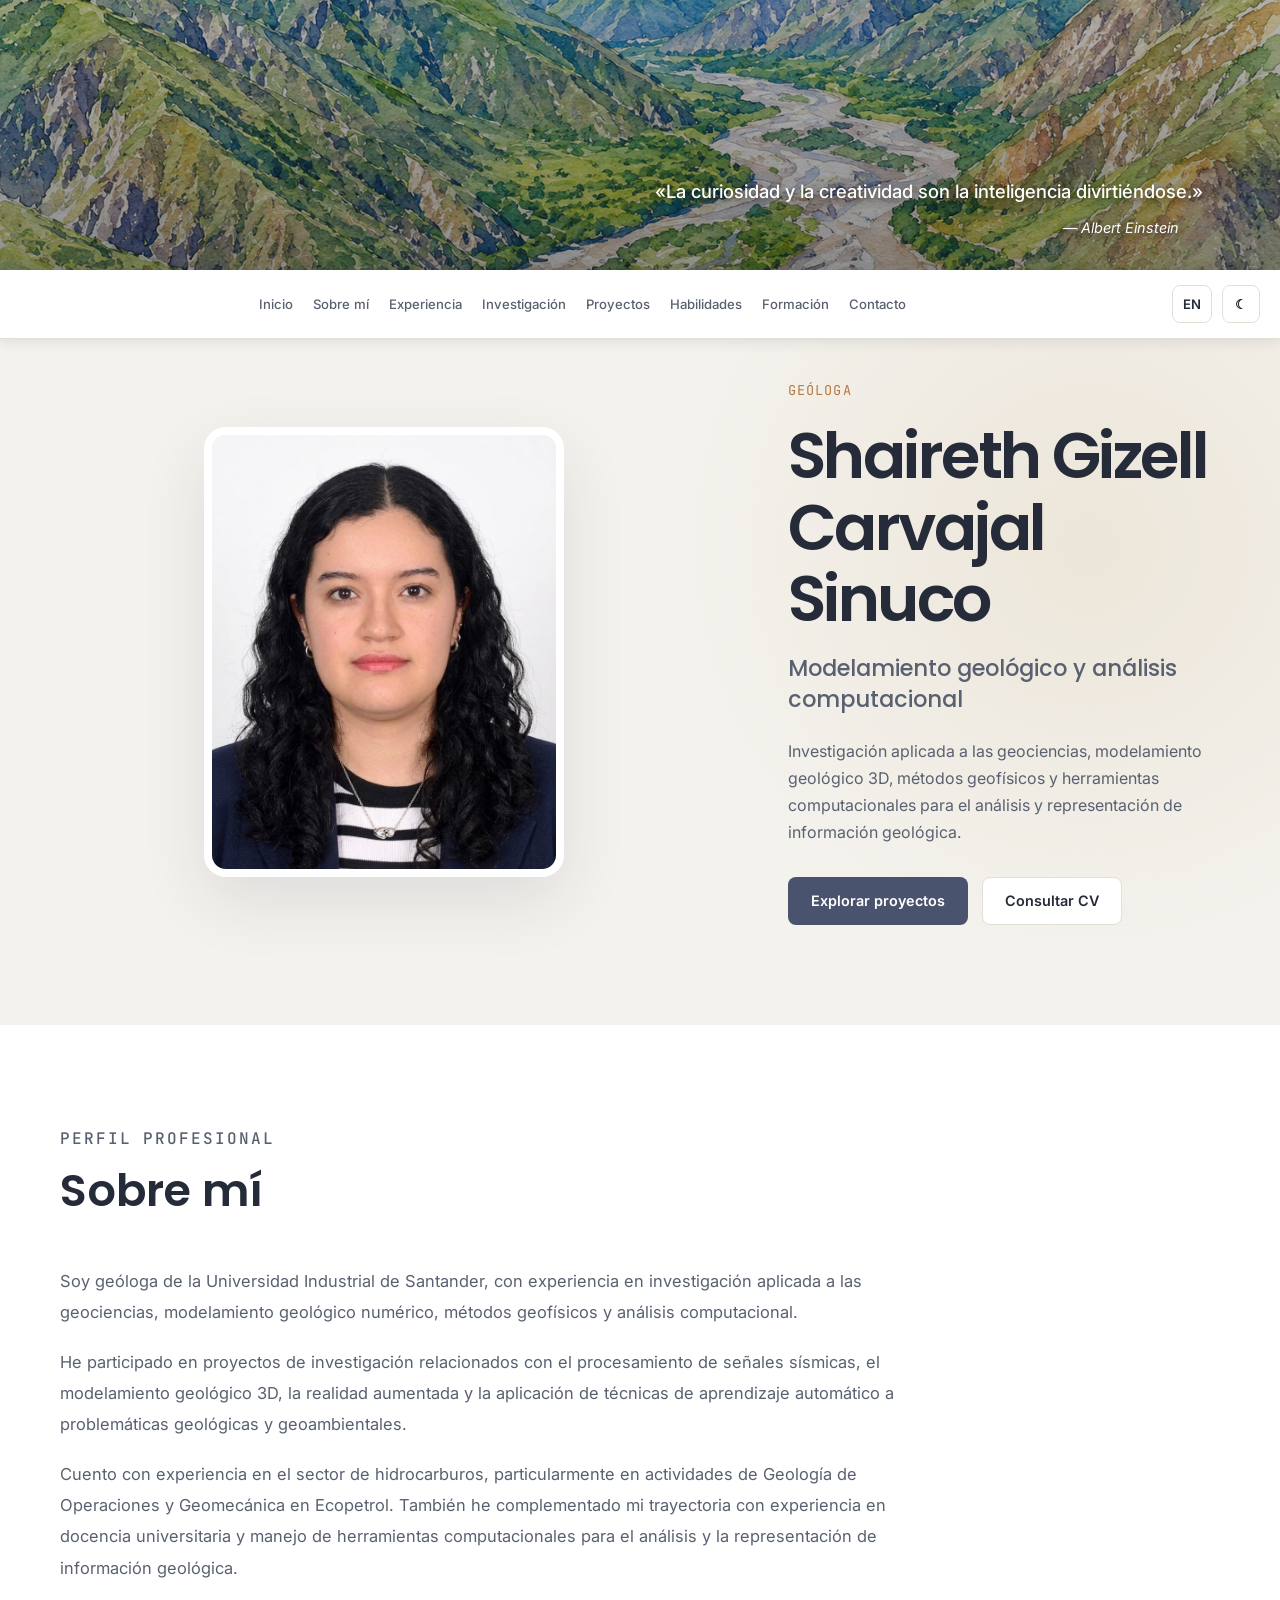
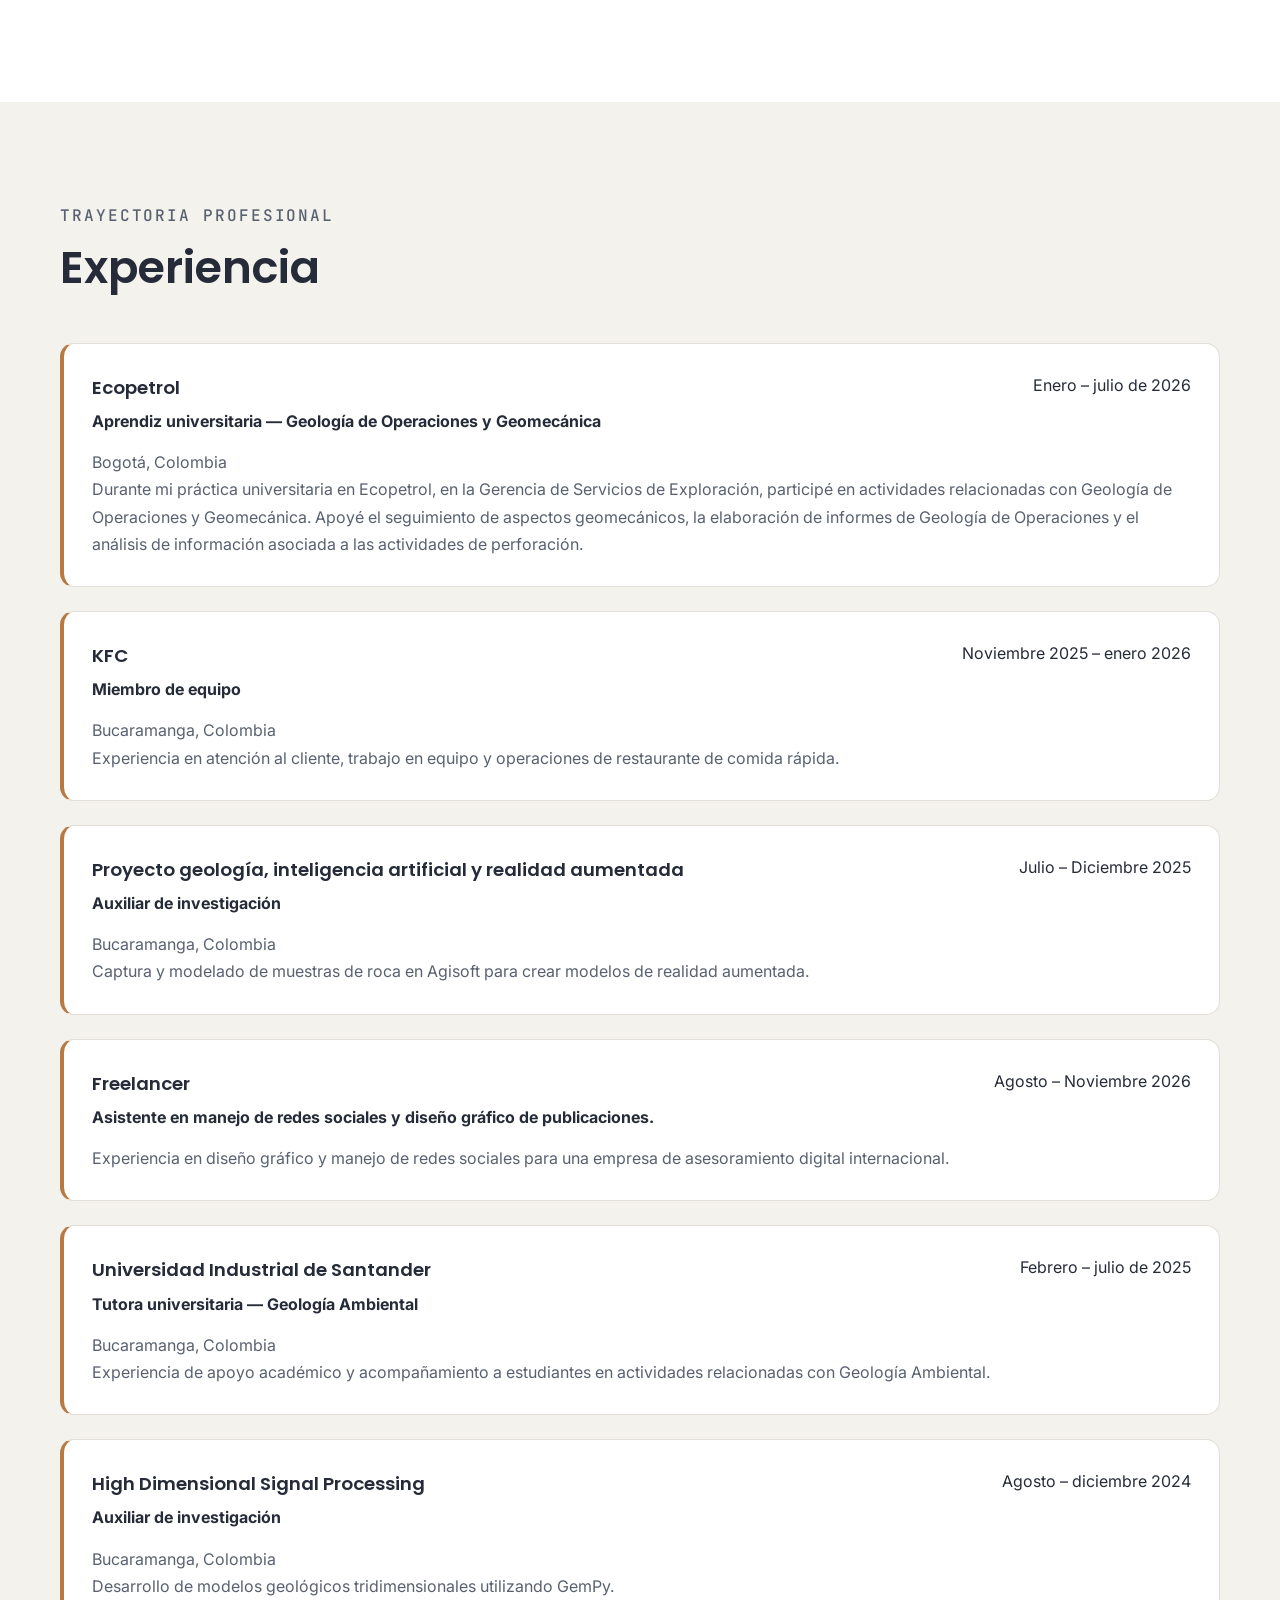
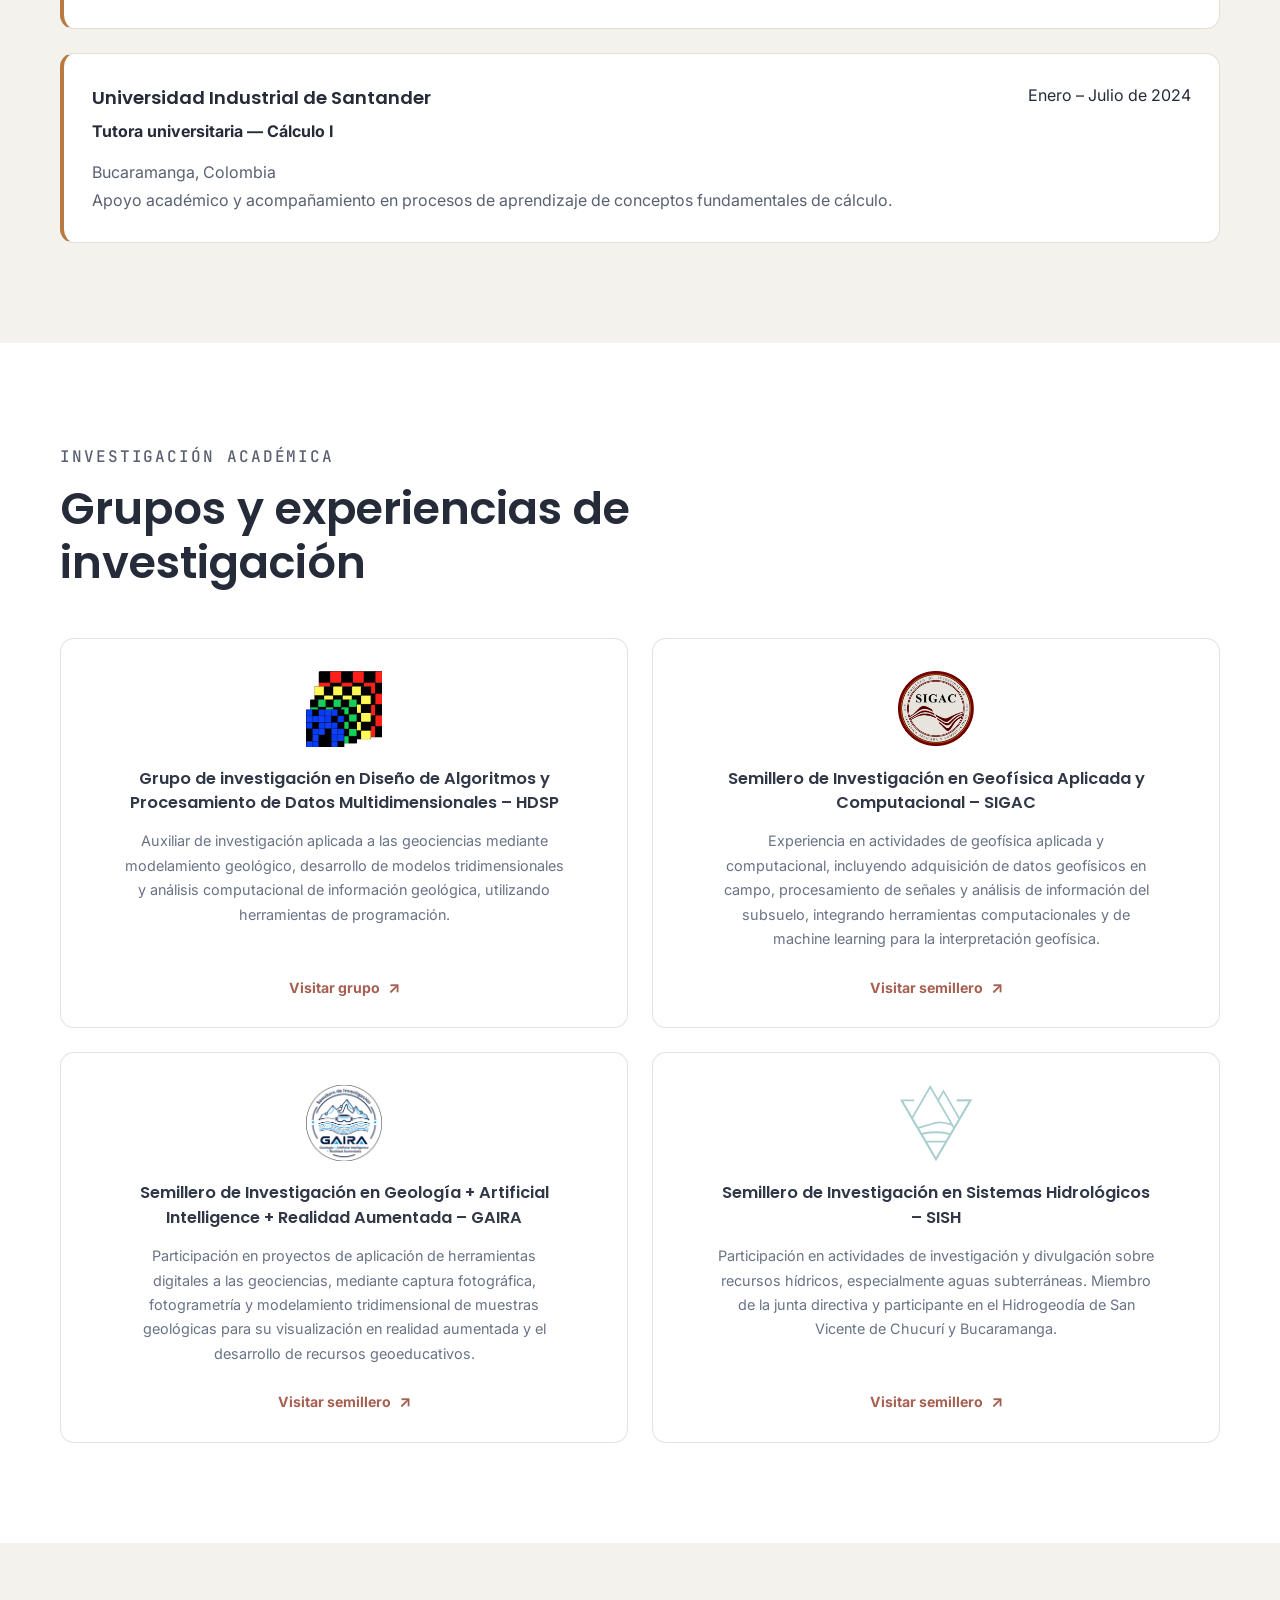
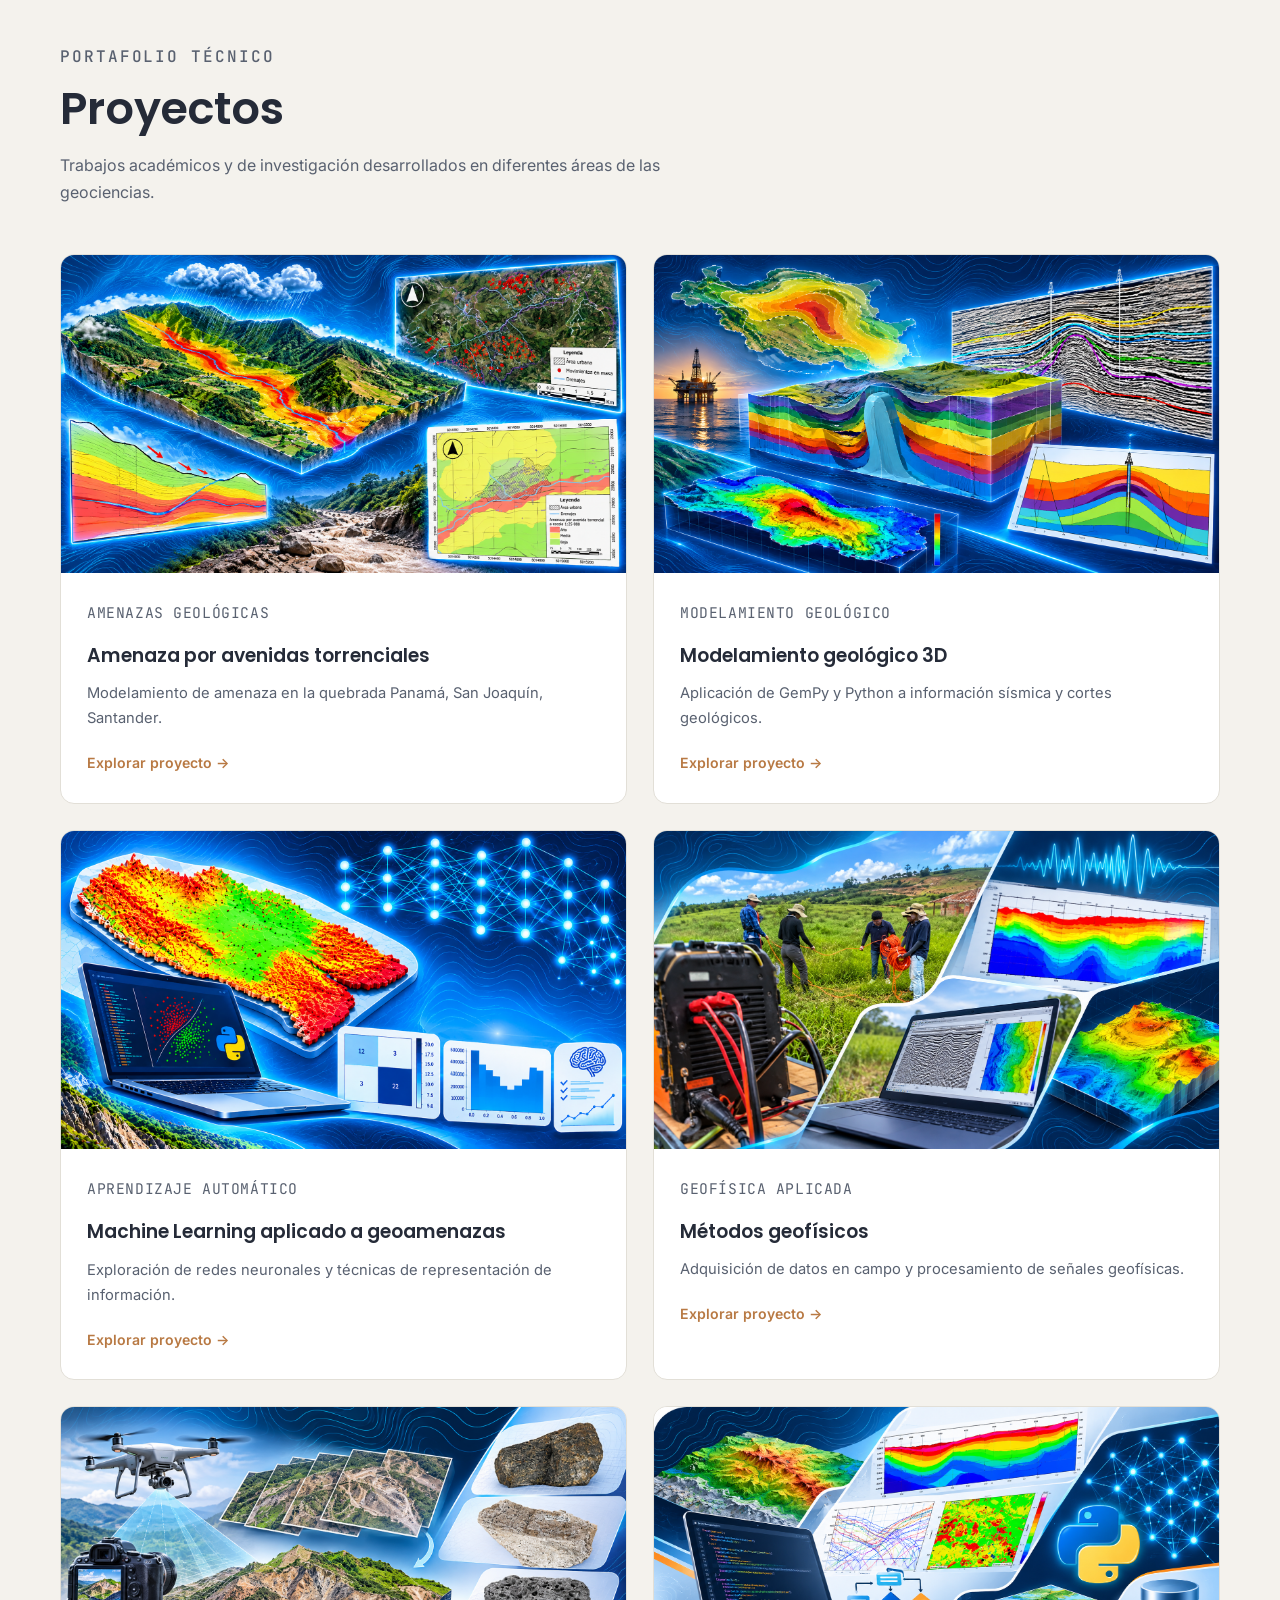
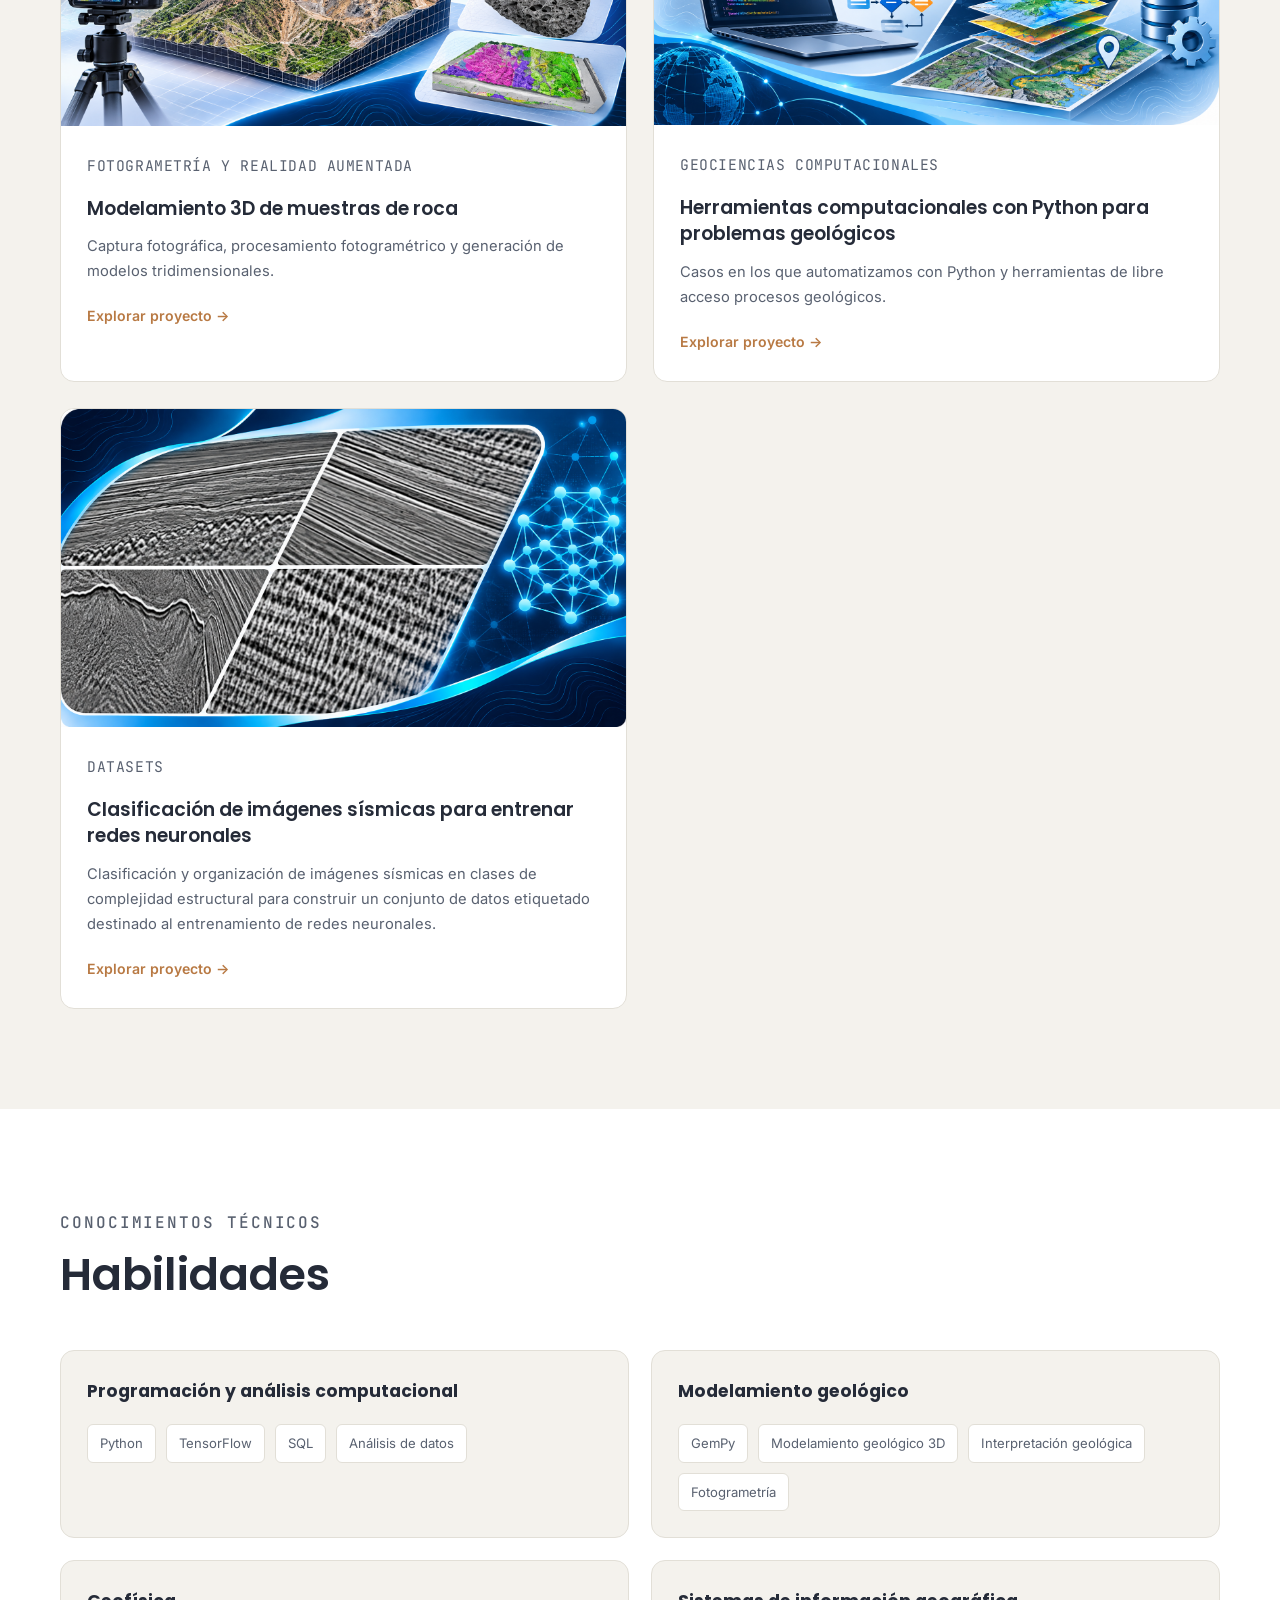
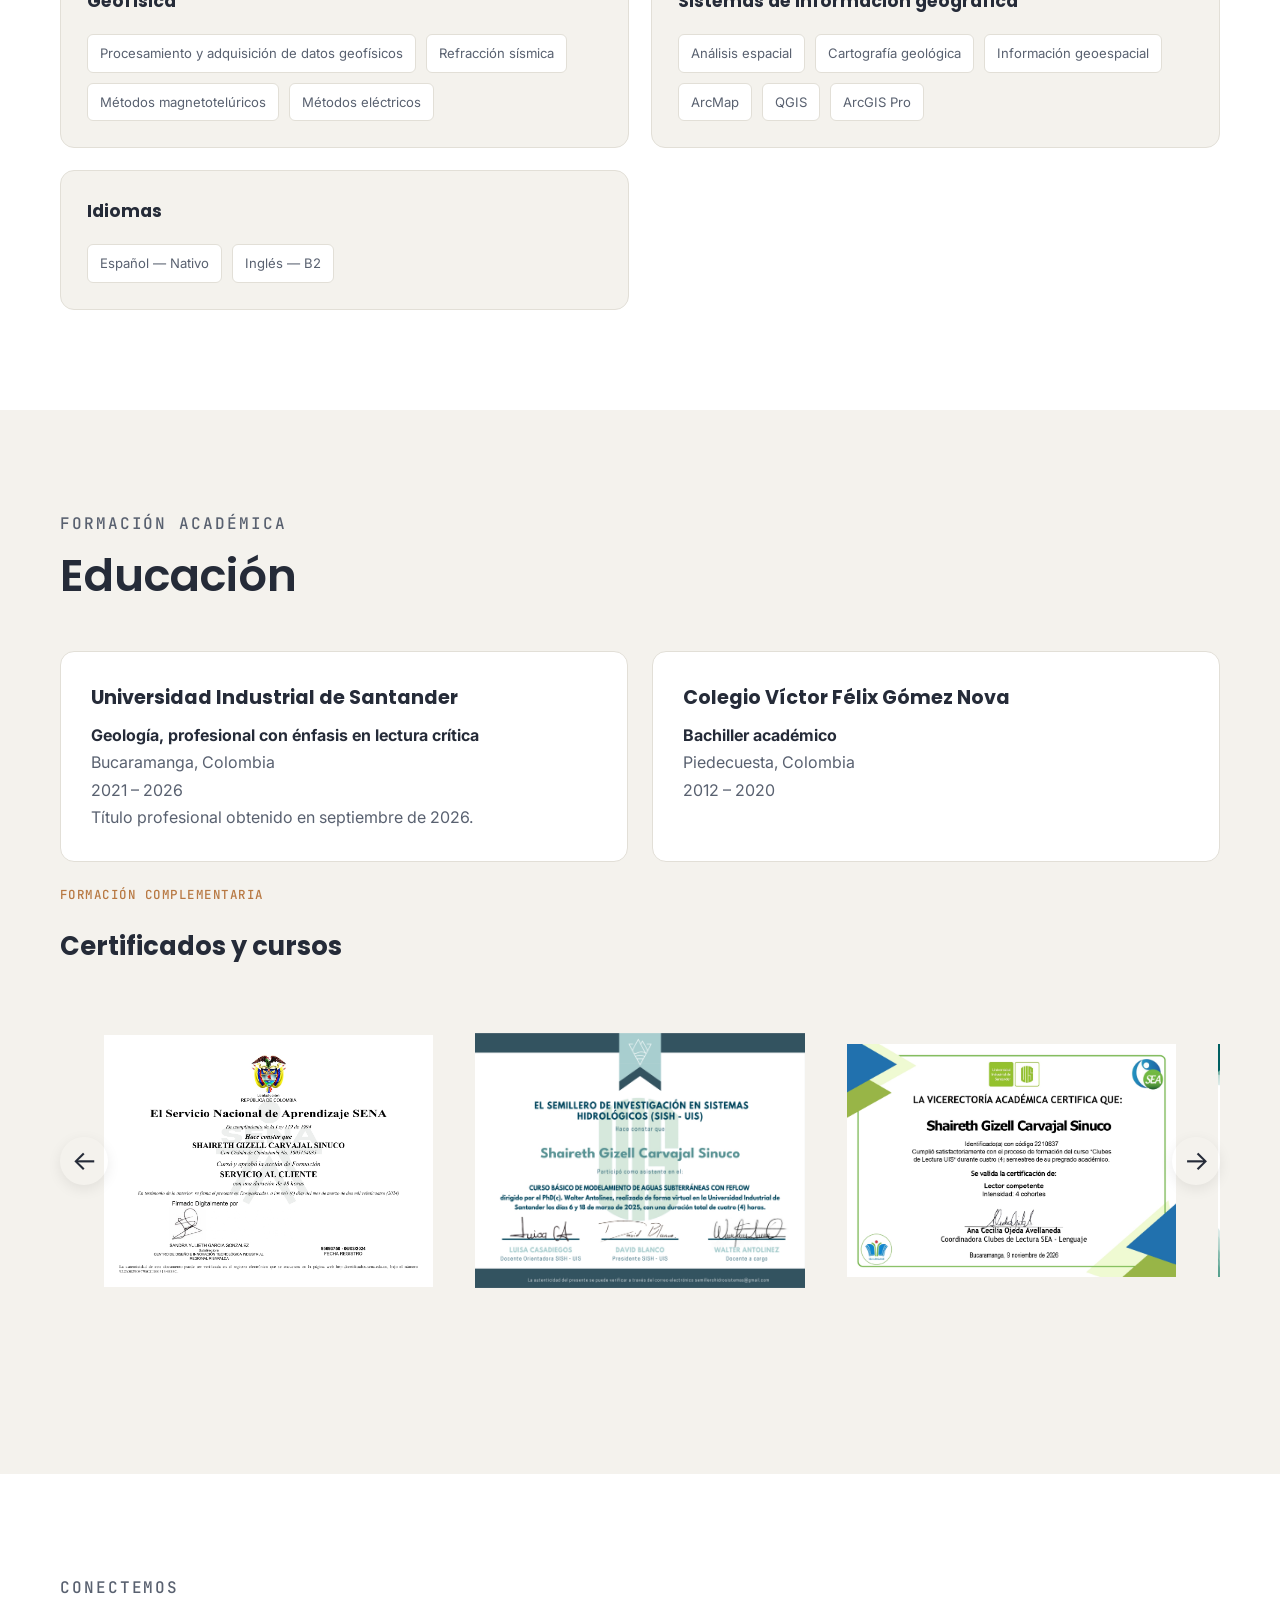
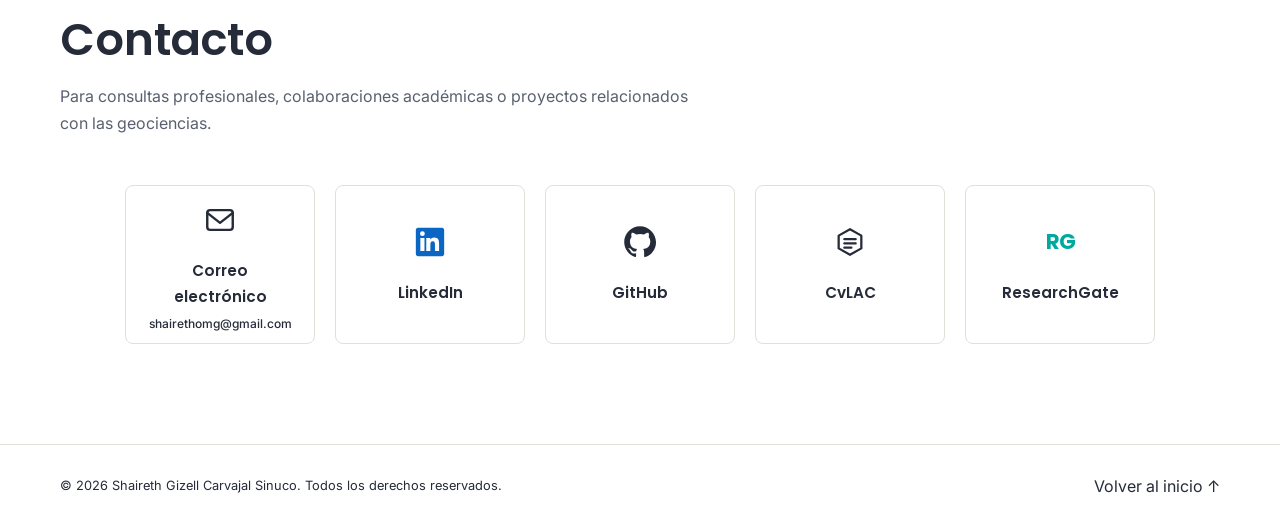
==== commit 969b77c4: "Correcciones de cloude" ====
--- a/index.html
+++ b/index.html
@@ -12,13 +12,27 @@
 
     <title>Shaireth Carvajal | Geóloga</title>
 
-    <!-- Icono del sitio -->
-    <link rel="icon" type="image/svg+xml" href="favicon.svg">
+<!-- Icono del sitio (favicon) -->
+<link
+    rel="icon"
+    type="image/png"
+    href="assets/images/favicon.png">
+
+<link
+    rel="apple-touch-icon"
+    href="assets/images/favicon.png">
 
     <!-- Hojas de estilo -->
     <link rel="stylesheet" href="assets/css/styles.css">
     <link rel="stylesheet" href="assets/css/themes.css">
     <link rel="stylesheet" href="assets/css/responsive.css">
+
+<meta property="og:type" content="website">
+<meta property="og:title" content="Shaireth Carvajal | Geóloga">
+<meta property="og:description" content="Modelamiento geológico 3D, geofísica aplicada y análisis computacional.">
+<meta property="og:image" content="https://shairethomg.github.io/assets/images/og-portafolio.jpg">
+<meta property="og:url" content="https://shairethomg.github.io/">
+<meta name="twitter:card" content="summary_large_image">
 
     <!-- Fuentes: se configurarán visualmente en el siguiente bloque -->
 </head>
@@ -161,11 +175,11 @@
                         <a
                             href="assets/documents/CV_Shaireth_ES.pdf"
                             class="button button-secondary"
+                            id="cv-link"
                             target="_blank"
                             rel="noopener noreferrer">
 
                             Consultar CV
-
                         </a>
 
                     </div>
@@ -962,7 +976,7 @@
                             <li>Información geoespacial</li>
                             <li>ArcMap</li>
                             <li>QGIS</li>
-                            <li>Argis Pro</li>
+                            <li>ArcGIS Pro</li>
                         </ul>
 
                     </article>
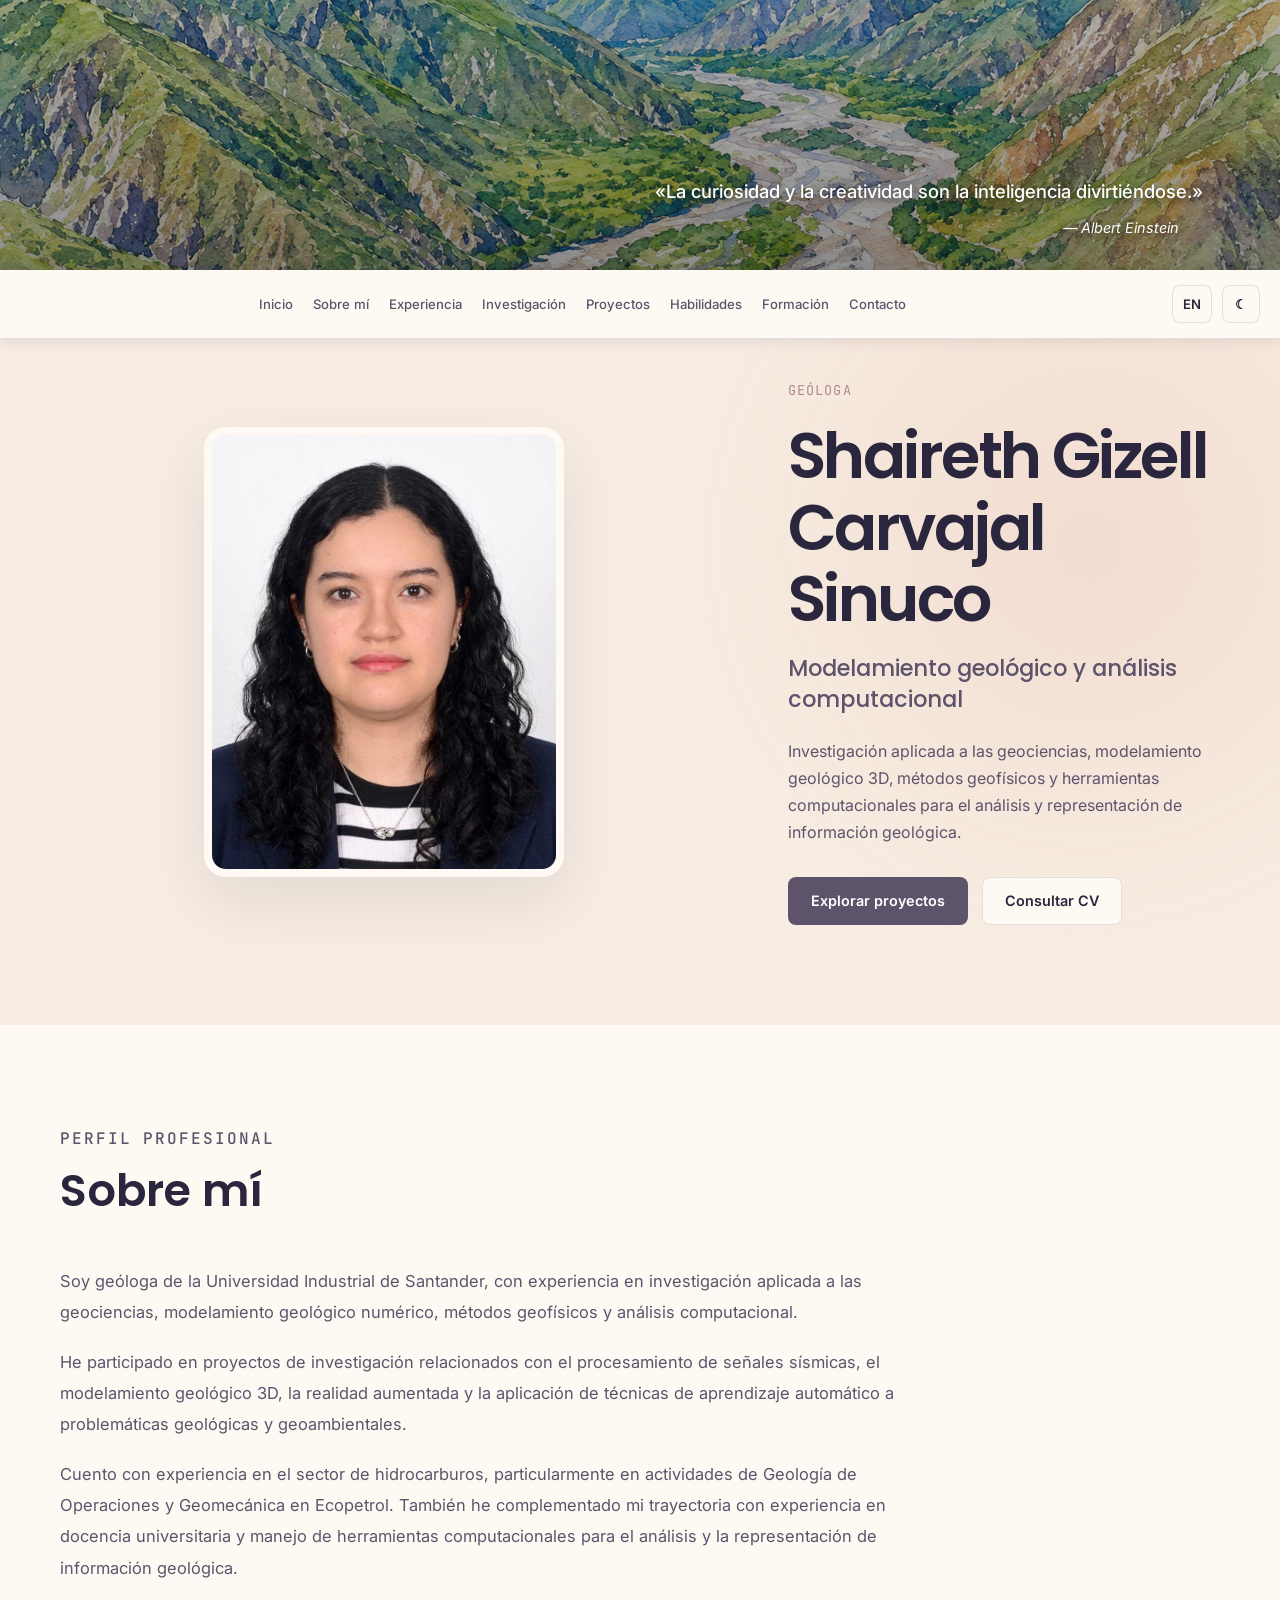
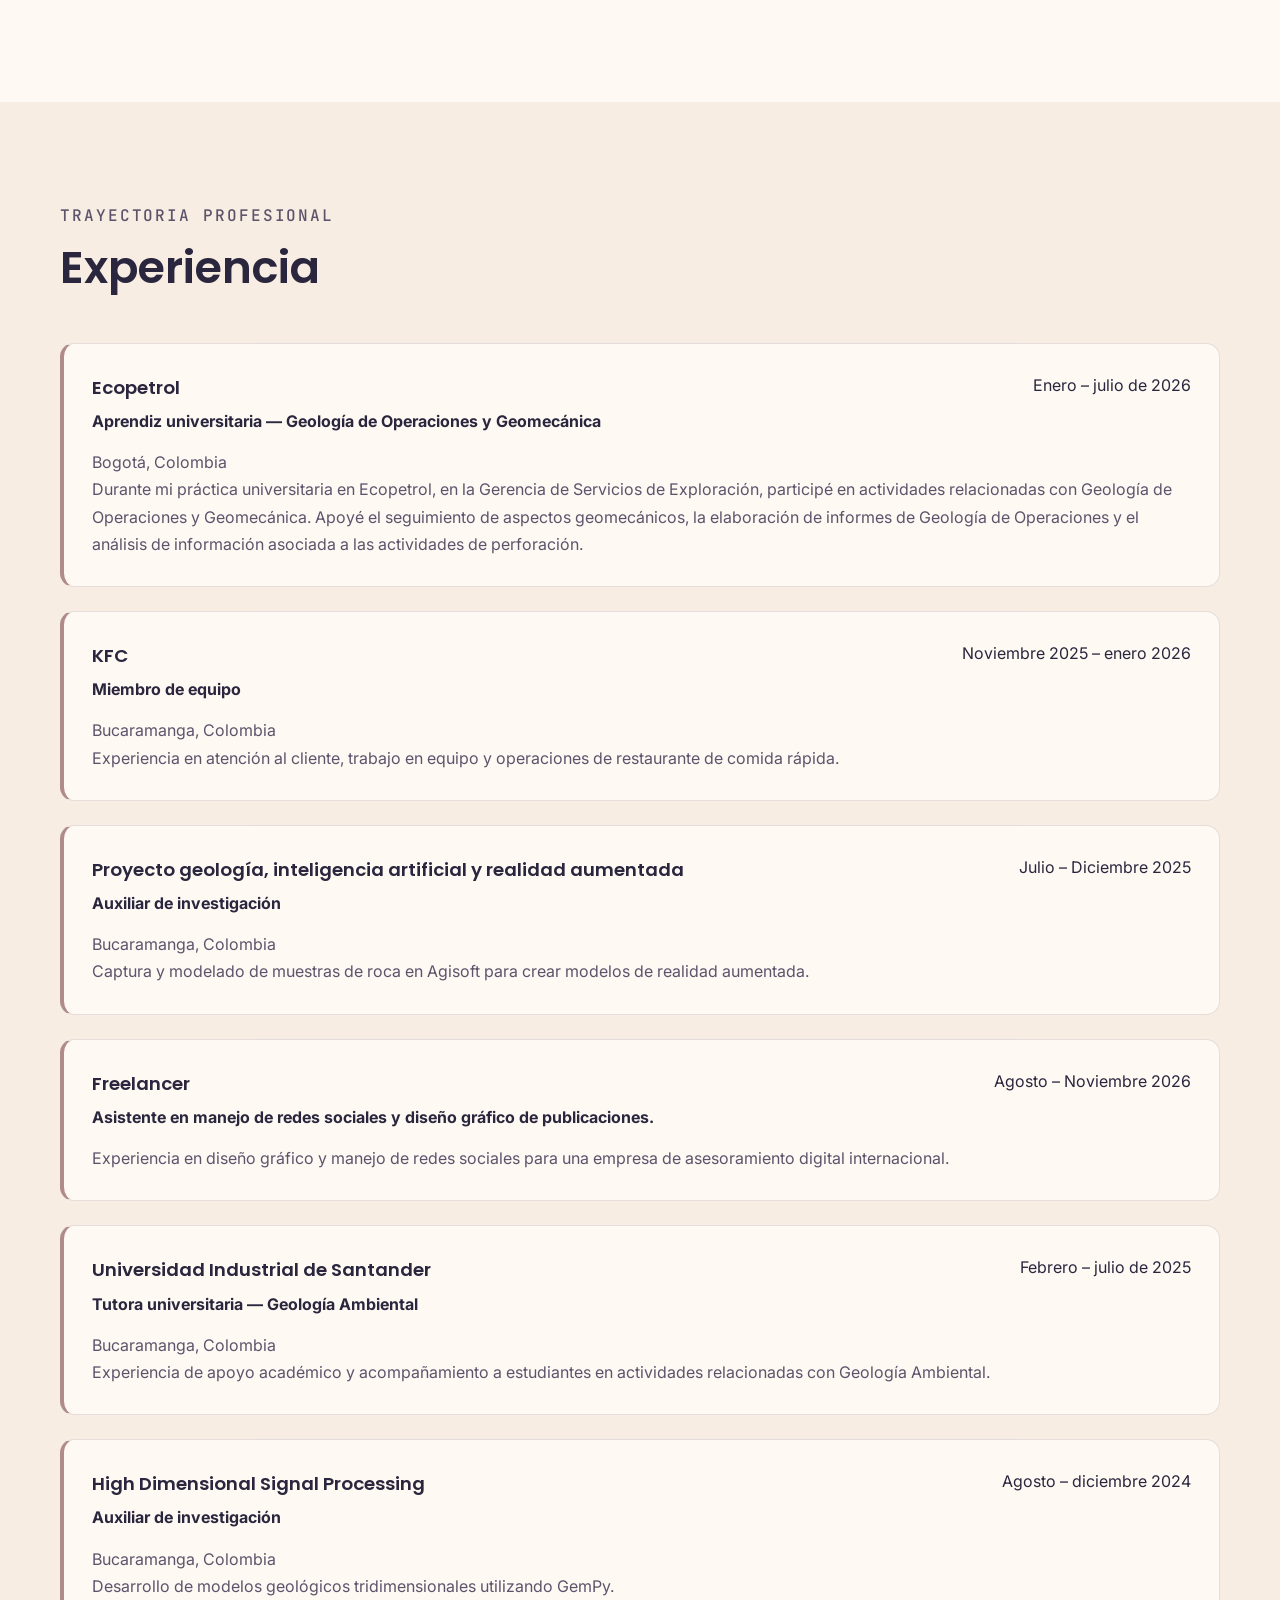
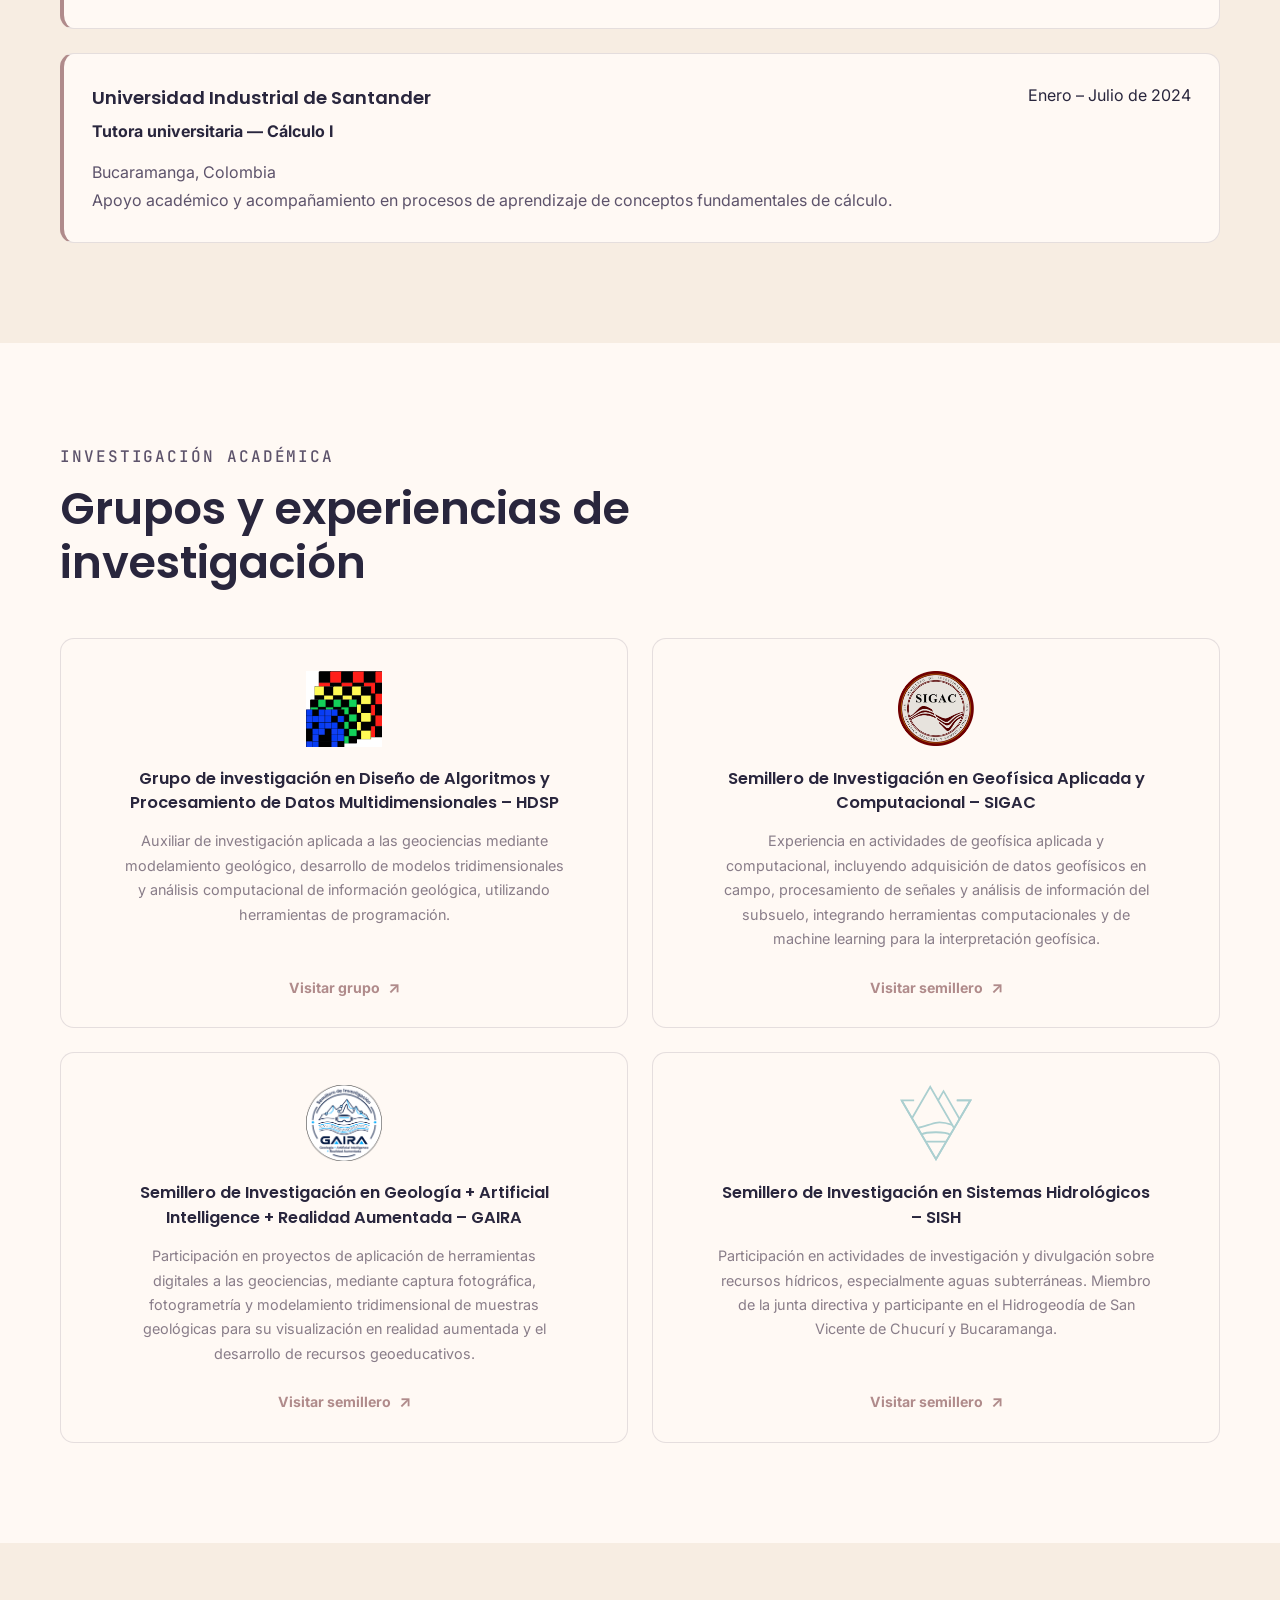
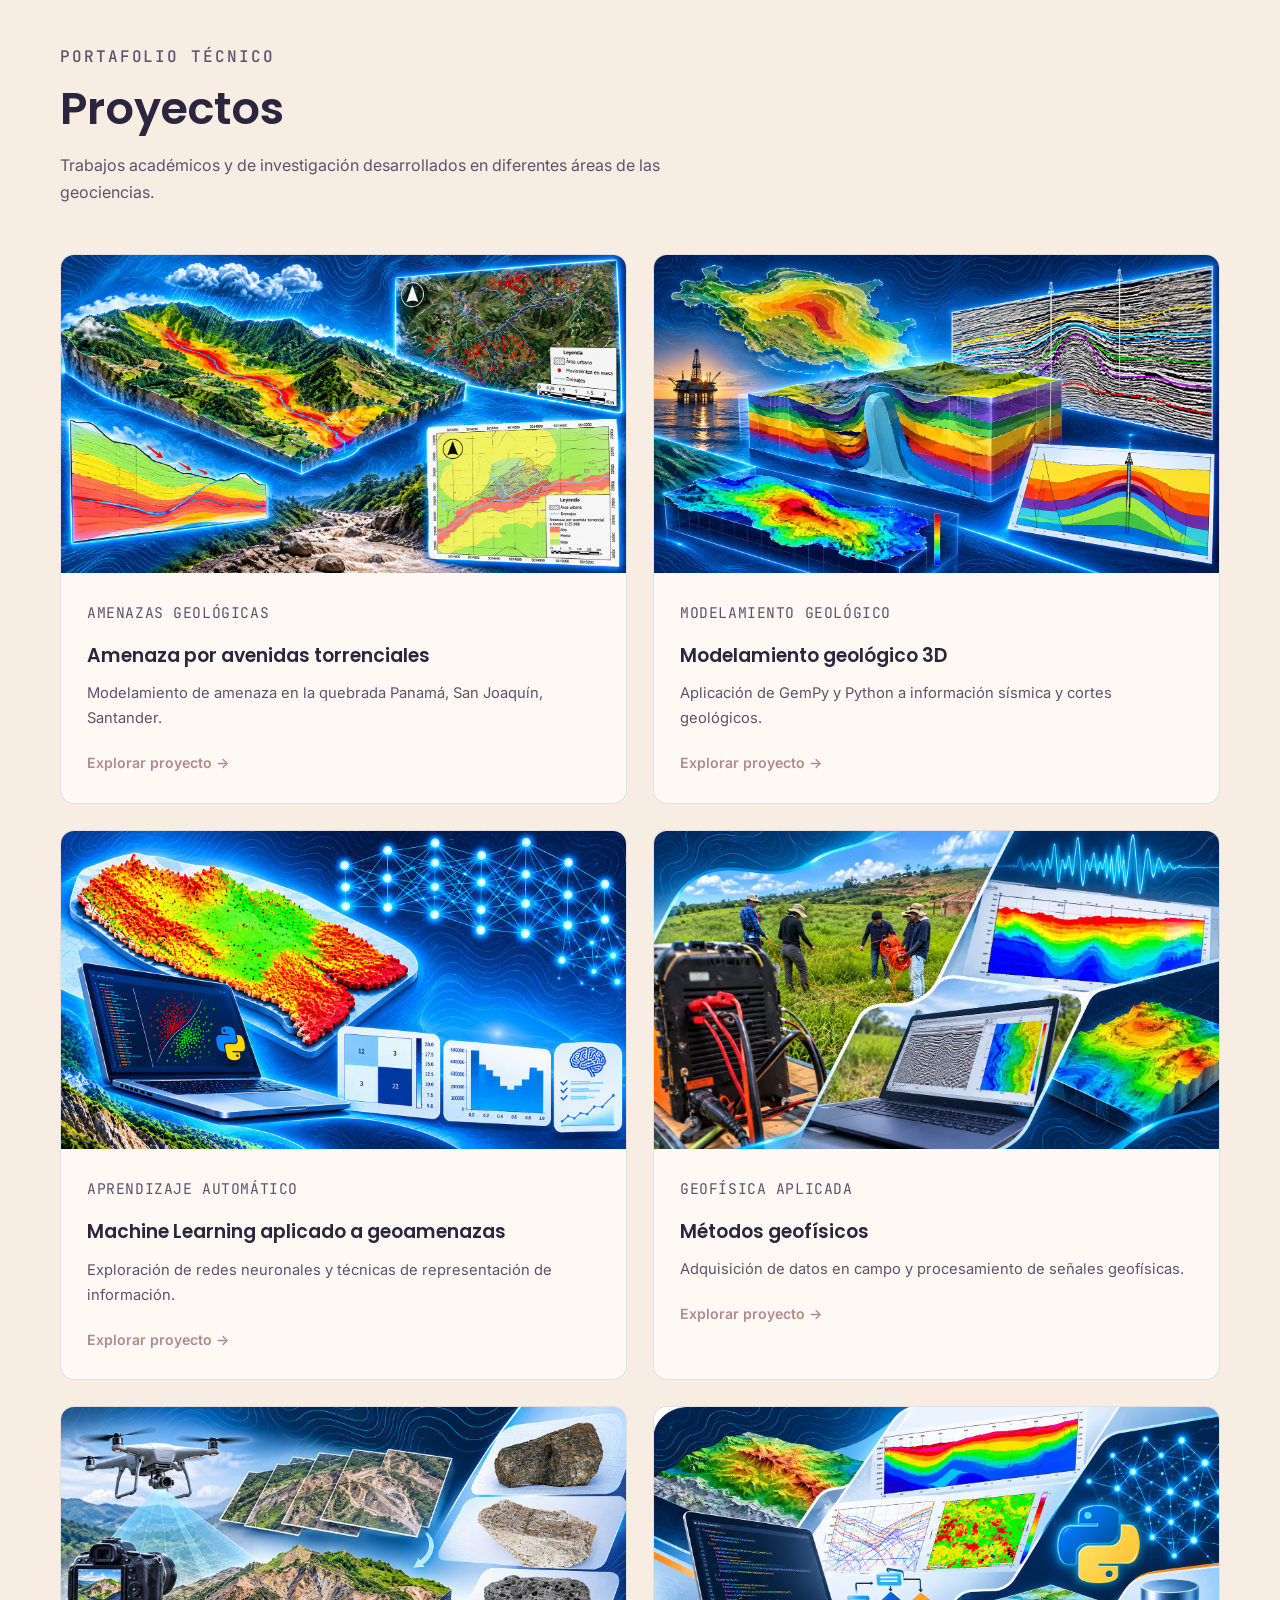
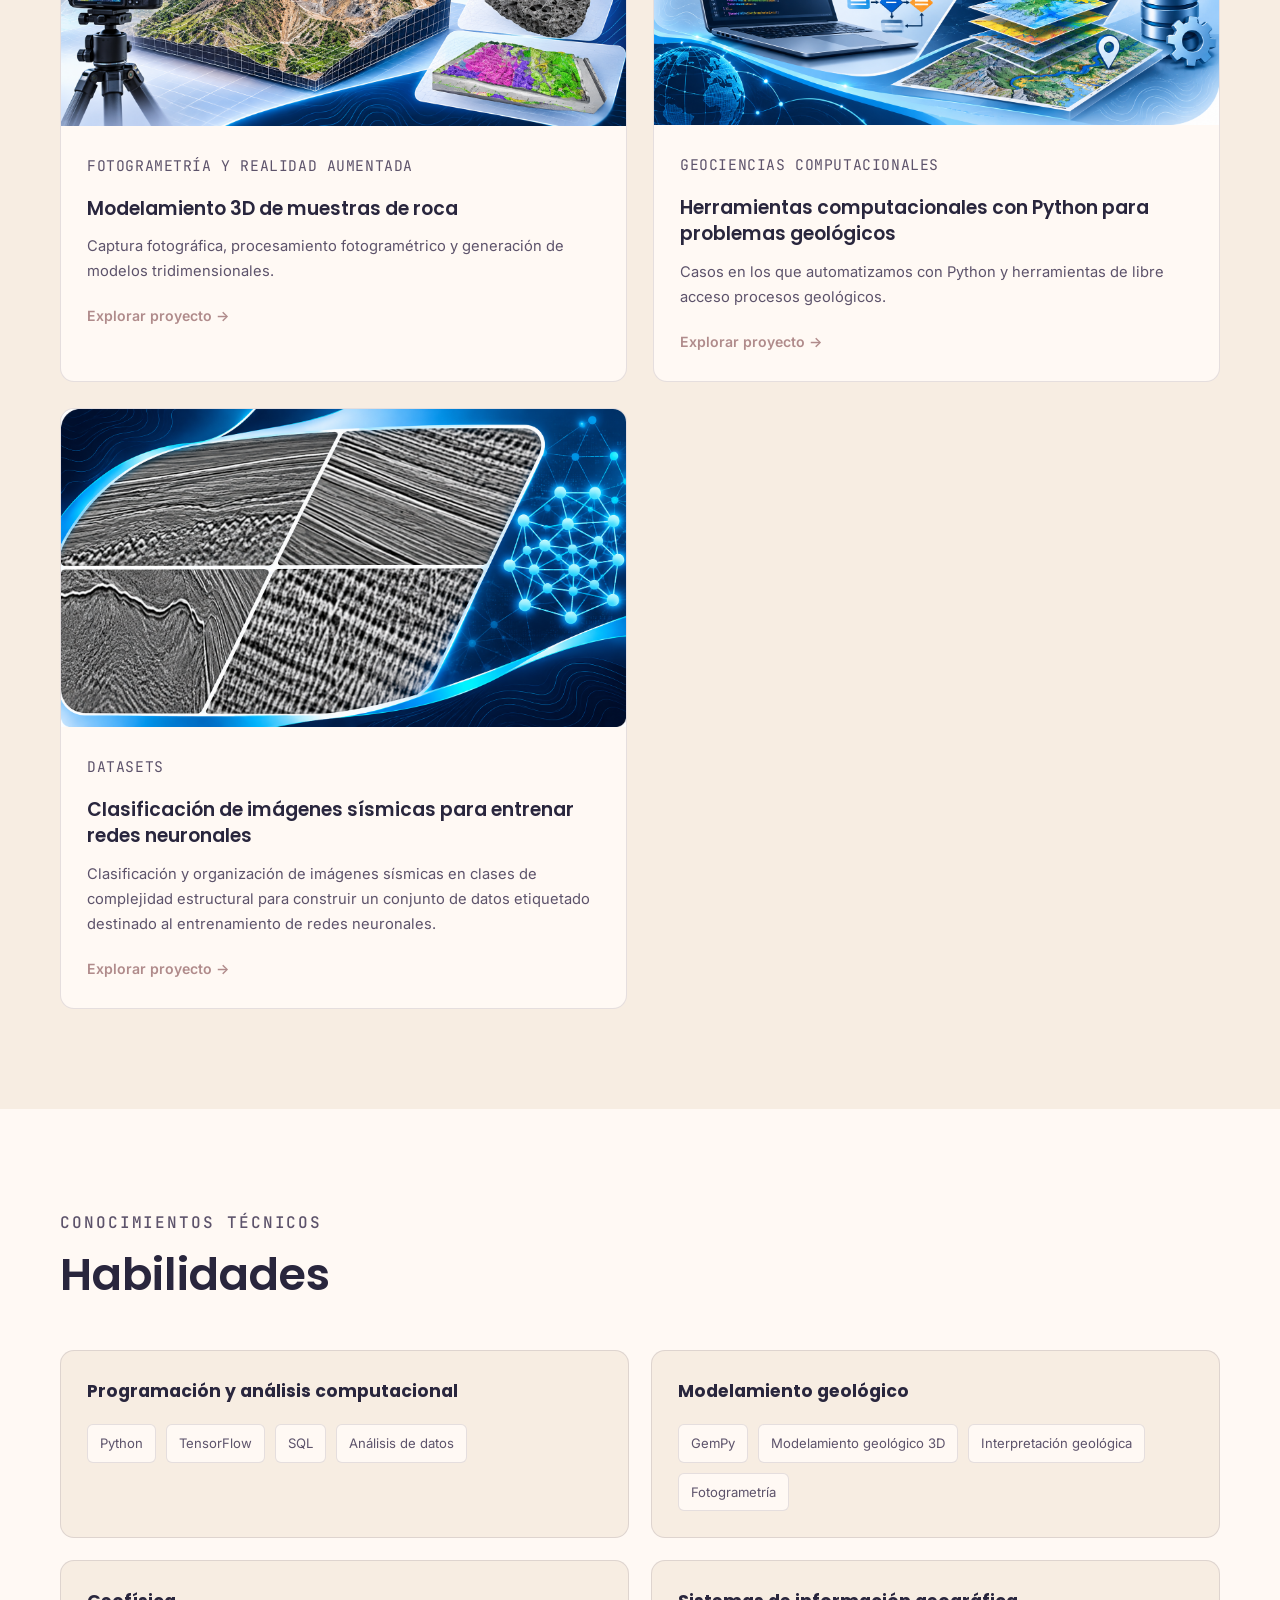
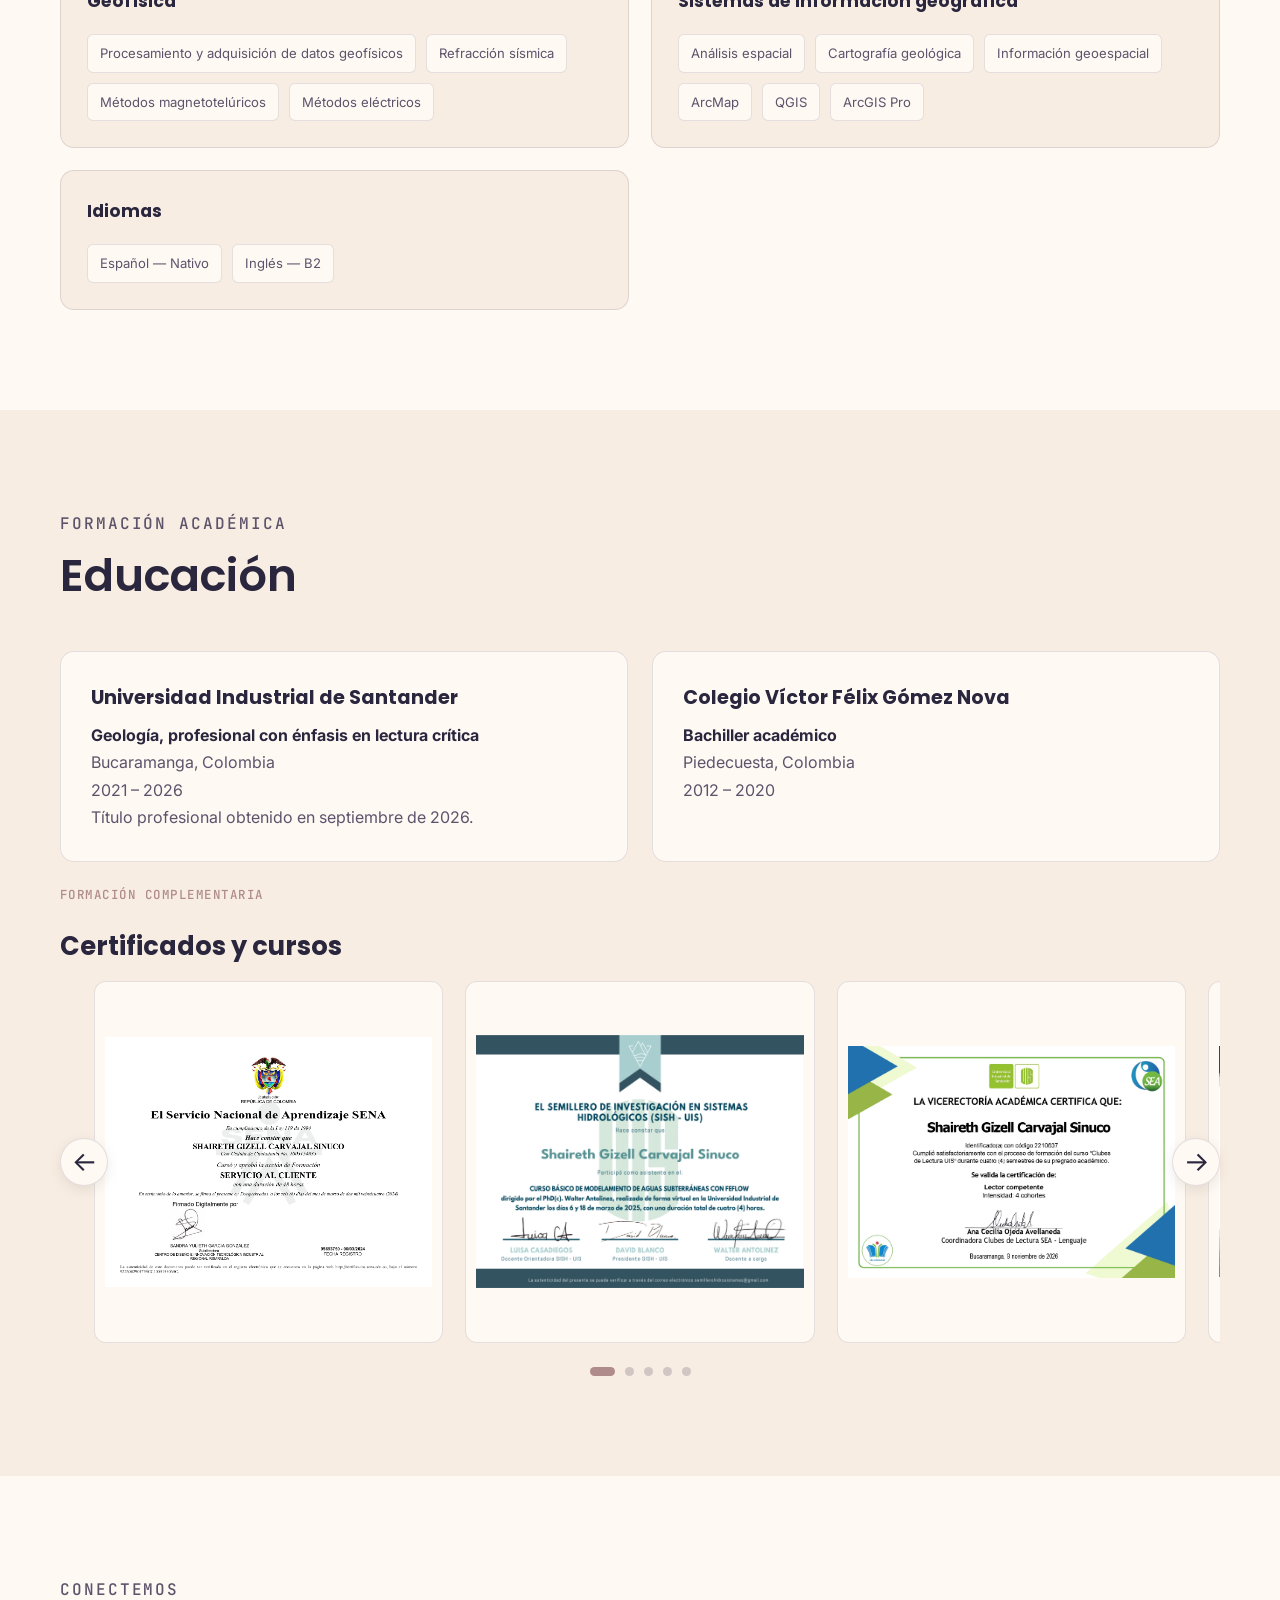
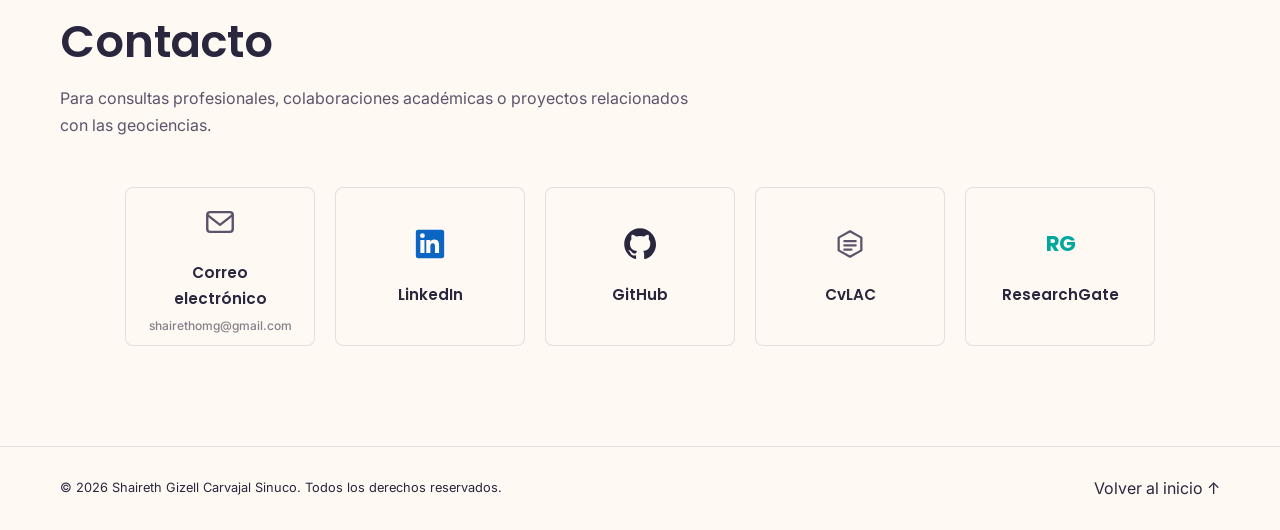
==== commit 7a568f3e: "cambio paleta de colores" ====
--- a/index.html
+++ b/index.html
@@ -8,7 +8,7 @@
     <meta name="author" content="Shaireth Gizell Carvajal Sinuco">
     <meta name="description" content="Portafolio profesional de Shaireth Gizell Carvajal Sinuco, geóloga. Modelamiento geológico, geofísica aplicada, análisis computacional e investigación en geociencias.">
 
-    <meta name="theme-color" content="#F4F2ED">
+    <meta name="theme-color" content="#F7EDE2">
 
     <title>Shaireth Carvajal | Geóloga</title>
 
--- a/assets/css/styles.css
+++ b/assets/css/styles.css
@@ -9,12 +9,6 @@
 
 /* 2. VARIABLES DE DISEÑO */
 :root {
-    --color-primary: #4A536D;
-    --color-sand: #D8C5A5;
-    --color-ochre: #B87943;
-    --color-terracotta: #A65F50;
-    --color-moss: #687C62;
-
     --font-heading: 'Poppins', sans-serif;
     --font-body: 'Inter', sans-serif;
     --font-technical: 'JetBrains Mono', monospace;
@@ -87,7 +81,7 @@
 
 ::selection {
     background: var(--color-sand);
-    color: #171B24;
+    color: var(--text-primary);
 }
 
 /* 4. CONTENEDORES Y SECCIONES */
@@ -437,7 +431,7 @@
 }
 
 .button-primary:hover {
-    background: #363E55;
+    background: var(--palette-plum);
     transform: translateY(-2px);
 }
 
@@ -615,7 +609,7 @@
         linear-gradient(
             135deg,
             var(--color-primary),
-            #707B91
+            var(--palette-dusty-rose)
         );
     color: #FFFFFF;
     font-family: var(--font-technical);
@@ -892,7 +886,7 @@
 
 .research-card:hover {
     transform: translateY(-5px);
-    border-color: var(--project-sand, #D8C5A5);
+    border-color: var(--project-sand, var(--color-sand));
     box-shadow: 0 10px 25px rgba(48, 55, 70, 0.09);
 }
 
@@ -919,7 +913,7 @@
 /* Nombre del grupo */
 
 .research-card h3 {
-    color: var(--page-text, #303746);
+    color: var(--page-text, var(--text-primary));
     font-family: "Poppins", sans-serif;
     font-size: 1.02rem;
     font-weight: 600;
@@ -932,7 +926,7 @@
 /* Descripción */
 
 .research-card p {
-    color: var(--page-muted, #697386);
+    color: var(--page-muted, var(--text-muted));
     font-family: "Inter", sans-serif;
     font-size: 0.9rem;
     line-height: 1.7;
@@ -951,7 +945,7 @@
 
     margin-top: auto;
 
-    color: var(--project-terracotta, #A65F50);
+    color: var(--project-terracotta, var(--color-terracotta));
     font-family: "Inter", sans-serif;
     font-size: 0.88rem;
     font-weight: 700;
@@ -961,7 +955,7 @@
 }
 
 .research-link:hover {
-    color: var(--project-ochre, #B87943);
+    color: var(--project-ochre, var(--color-ochre));
     gap: 12px;
 }
 
@@ -1005,33 +999,8 @@
    TARJETAS DE INVESTIGACIÓN - MODO OSCURO
 ===================================== */
 
-/* Tema claro */
 .research-card {
-    background-color: #FFFFFF;
-}
-
-/* Tema oscuro */
-:root[data-theme="dark"] .research-card {
-    background-color: #222936;
-    border-color: rgba(216, 197, 165, 0.18);
-}
-
-/* Texto en tema oscuro */
-:root[data-theme="dark"] .research-card h3 {
-    color: #E9EAF0;
-}
-
-:root[data-theme="dark"] .research-card p {
-    color: #AAB2C0;
-}
-
-/* Enlaces en tema oscuro */
-:root[data-theme="dark"] .research-link {
-    color: #D8C5A5;
-}
-
-:root[data-theme="dark"] .research-link:hover {
-    color: #B87943;
+    background-color: var(--surface);
 }
 
 
@@ -1199,33 +1168,32 @@
     opacity: 1;
 }
 
-/* Modo oscuro */
-
-:root[data-theme="dark"] .certificate-image {
-    background-color: #222936;
-    border-color: rgba(216, 197, 165, 0.18);
-}
-
-:root[data-theme="dark"] .certificate-arrow {
-    background-color: #222936;
-    color: #D8C5A5;
-    border-color: rgba(216, 197, 165, 0.2);
-}
-
-:root[data-theme="dark"] .certificate-arrow:hover {
-    background-color: var(--project-blue);
-    color: #FFFFFF;
-}
-
-:root[data-theme="dark"] .certificate-dot {
-    background: #AAB2C0;
-}
-
-:root[data-theme="dark"] .certificate-dot.active {
-    background: #D8C5A5;
+/* Adaptación del carrusel de certificados a los temas */
+
+.certificate-image {
+    background: var(--page-surface);
+    border-color: var(--page-border);
+}
+
+.certificate-arrow {
+    background: var(--page-surface);
+    color: var(--text-primary);
+    border-color: var(--page-border);
+}
+
+.certificate-arrow:hover {
+    background: var(--project-blue);
+    color: var(--text-primary);
+}
+
+.certificate-dot {
+    background: var(--text-muted);
+}
+
+.certificate-dot.active {
+    background: var(--project-ochre);
     opacity: 1;
 }
-
 /* Responsive */
 
 @media (max-width: 900px) {
@@ -1341,7 +1309,7 @@
     border-color: var(--project-sand);
 
     box-shadow:
-        0 12px 28px rgba(74, 83, 109, 0.10);
+        0 12px 28px var(--shadow);
 }
 
 /* Iconos */
--- a/assets/css/themes.css
+++ b/assets/css/themes.css
@@ -1,63 +1,111 @@
 
 /* =========================================================
    PORTAFOLIO PROFESIONAL — SHAIRETH CARVAJAL
-   FASE 2 | BLOQUE 2.2 | SISTEMA DE TEMAS
+   SISTEMA DE TEMAS — NUEVA PALETA
    ========================================================= */
 
-/* 1. MODO CLARO */
+/* 1. PALETA GLOBAL */
+:root {
+    --palette-plum: #29263D;
+    --palette-mauve: #5D536B;
+    --palette-dusty-rose: #B08B8B;
+    --palette-peach: #E8B6A8;
+    --palette-blush: #F2D3C2;
+    --palette-cream: #F7EDE2;
+}
+
+/* 2. MODO CLARO */
 :root,
 :root[data-theme="light"] {
 
     color-scheme: light;
 
     /* Fondos */
-    --background: #F4F2ED;
-    --surface: #FFFFFF;
-    --header-background: rgba(255, 255, 255, 0.96);
-    --hero-accent: rgba(216, 197, 165, 0.28);
+    --background: #F7EDE2;
+    --surface: #FFF9F4;
+    --header-background: rgba(255, 249, 244, 0.96);
+    --hero-accent: rgba(232, 182, 168, 0.30);
 
     /* Textos */
-    --text-primary: #252B38;
-    --text-secondary: #596170;
-    --text-muted: #818895;
+    --text-primary: #29263D;
+    --text-secondary: #5D536B;
+    --text-muted: #897D89;
 
     /* Bordes y sombras */
-    --border: #E2DFD7;
-    --shadow: rgba(35, 43, 58, 0.10);
+    --border: rgba(93, 83, 107, 0.16);
+    --shadow: rgba(41, 38, 61, 0.10);
+
+    /* Colores de identidad */
+    --color-primary: #5D536B;
+    --color-sand: #F2D3C2;
+    --color-ochre: #B08B8B;
+    --color-terracotta: #B08B8B;
+    --color-moss: #5D536B;
 
     /* Estados */
-    --status-background: #E8EEE5;
-    --status-text: #53694D;
+    --status-background: #F2D3C2;
+    --status-text: #5D536B;
+
+    /* Alias de compatibilidad para páginas y componentes heredados */
+    --page-background: var(--background);
+    --page-surface: var(--surface);
+    --page-text: var(--text-primary);
+    --page-muted: var(--text-muted);
+    --page-border: var(--border);
+    --project-blue: var(--color-primary);
+    --project-sand: var(--color-sand);
+    --project-ochre: var(--color-ochre);
+    --project-terracotta: var(--color-terracotta);
+    --project-moss: var(--color-moss);
 }
-
-/* 2. MODO OSCURO */
+/* 3. MODO OSCURO */
 :root[data-theme="dark"] {
 
     color-scheme: dark;
 
     /* Fondos */
-    --background: #171B24;
-    --surface: #202632;
-    --header-background: rgba(32, 38, 50, 0.97);
-    --hero-accent: rgba(74, 83, 109, 0.25);
+    --background: #29263D;
+    --surface: #353047;
+    --header-background: rgba(41, 38, 61, 0.97);
+    --hero-accent: rgba(176, 139, 139, 0.20);
 
     /* Textos */
-    --text-primary: #F0F1F3;
-    --text-secondary: #C0C5CF;
-    --text-muted: #929AA8;
+    --text-primary: #F7EDE2;
+    --text-secondary: #E0D2D7;
+    --text-muted: #B8AAB9;
 
     /* Bordes y sombras */
-    --border: #343D4D;
-    --shadow: rgba(0, 0, 0, 0.25);
+    --border: rgba(232, 182, 168, 0.18);
+    --shadow: rgba(0, 0, 0, 0.28);
+
+    /* Colores de identidad */
+    --color-primary: #5D536B;
+    --color-sand: #F2D3C2;
+    --color-ochre: #E8B6A8;
+    --color-terracotta: #B08B8B;
+    --color-moss: #B08B8B;
 
     /* Estados */
-    --status-background: #303E32;
-    --status-text: #B7CEAE;
+    --status-background: #5D536B;
+    --status-text: #F2D3C2;
+
+    /* Alias de compatibilidad para páginas y componentes heredados */
+    --page-background: var(--background);
+    --page-surface: var(--surface);
+    --page-text: var(--text-primary);
+    --page-muted: var(--text-muted);
+    --page-border: var(--border);
+    --project-blue: var(--color-primary);
+    --project-sand: var(--color-sand);
+    --project-ochre: var(--color-ochre);
+    --project-terracotta: var(--color-terracotta);
+    --project-moss: var(--color-moss);
 }
 
-/* 3. DETECCIÓN INICIAL DEL TEMA DEL SISTEMA
-   Se aplica únicamente cuando JavaScript todavía
-   no ha establecido una preferencia explícita. */
+
+/* 4. DETECCIÓN AUTOMÁTICA DEL TEMA DEL SISTEMA
+   Se aplica únicamente cuando JavaScript no ha
+   establecido una preferencia explícita. */
 
 @media (prefers-color-scheme: dark) {
 
@@ -65,19 +113,41 @@
 
         color-scheme: dark;
 
-        --background: #171B24;
-        --surface: #202632;
-        --header-background: rgba(32, 38, 50, 0.97);
-        --hero-accent: rgba(74, 83, 109, 0.25);
+        /* Fondos */
+        --background: #29263D;
+        --surface: #353047;
+        --header-background: rgba(41, 38, 61, 0.97);
+        --hero-accent: rgba(176, 139, 139, 0.20);
 
-        --text-primary: #F0F1F3;
-        --text-secondary: #C0C5CF;
-        --text-muted: #929AA8;
+        /* Textos */
+        --text-primary: #F7EDE2;
+        --text-secondary: #E0D2D7;
+        --text-muted: #B8AAB9;
 
-        --border: #343D4D;
-        --shadow: rgba(0, 0, 0, 0.25);
+        /* Bordes y sombras */
+        --border: rgba(232, 182, 168, 0.18);
+        --shadow: rgba(0, 0, 0, 0.28);
 
-        --status-background: #303E32;
-        --status-text: #B7CEAE;
+        /* Colores de identidad */
+        --color-primary: #5D536B;
+        --color-sand: #F2D3C2;
+        --color-ochre: #E8B6A8;
+        --color-terracotta: #B08B8B;
+        --color-moss: #B08B8B;
+
+        /* Estados */
+        --status-background: #5D536B;
+        --status-text: #F2D3C2;
+
+        --page-background: var(--background);
+        --page-surface: var(--surface);
+        --page-text: var(--text-primary);
+        --page-muted: var(--text-muted);
+        --page-border: var(--border);
+        --project-blue: var(--color-primary);
+        --project-sand: var(--color-sand);
+        --project-ochre: var(--color-ochre);
+        --project-terracotta: var(--color-terracotta);
+        --project-moss: var(--color-moss);
     }
 }
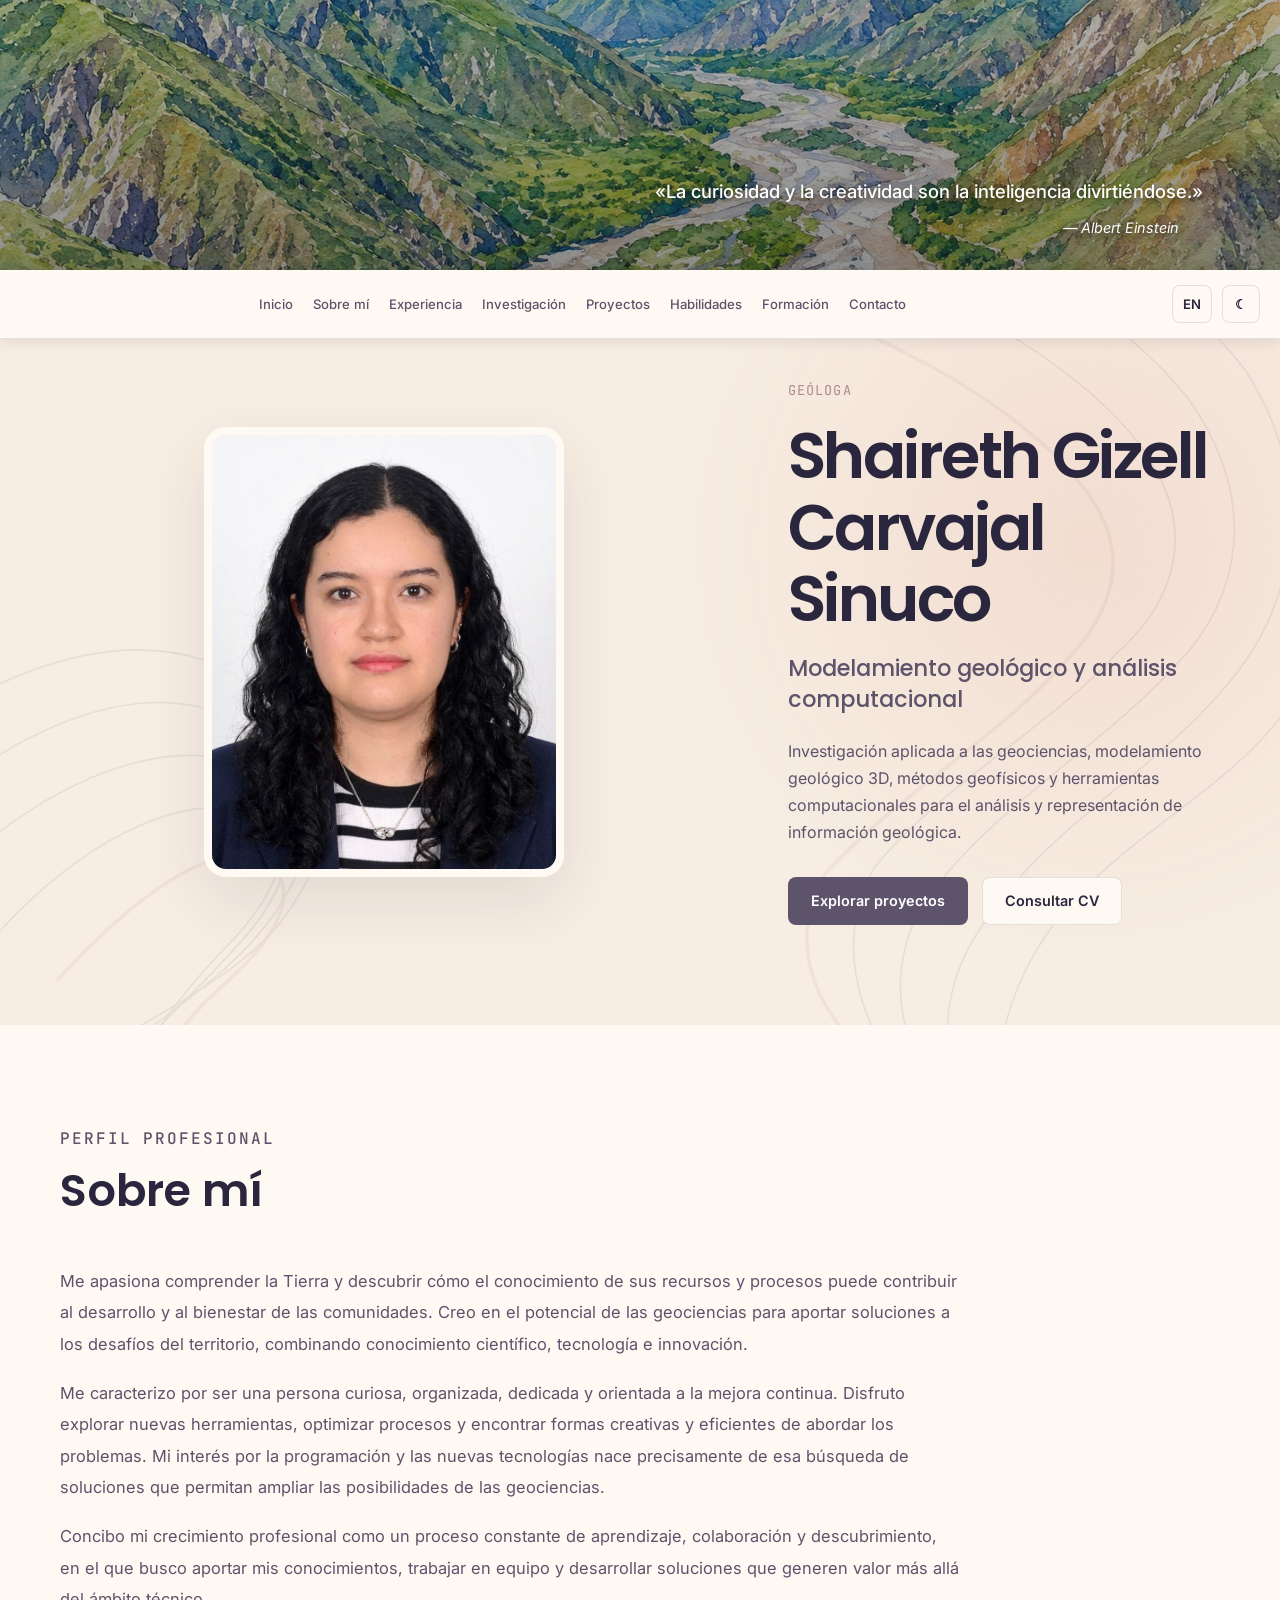
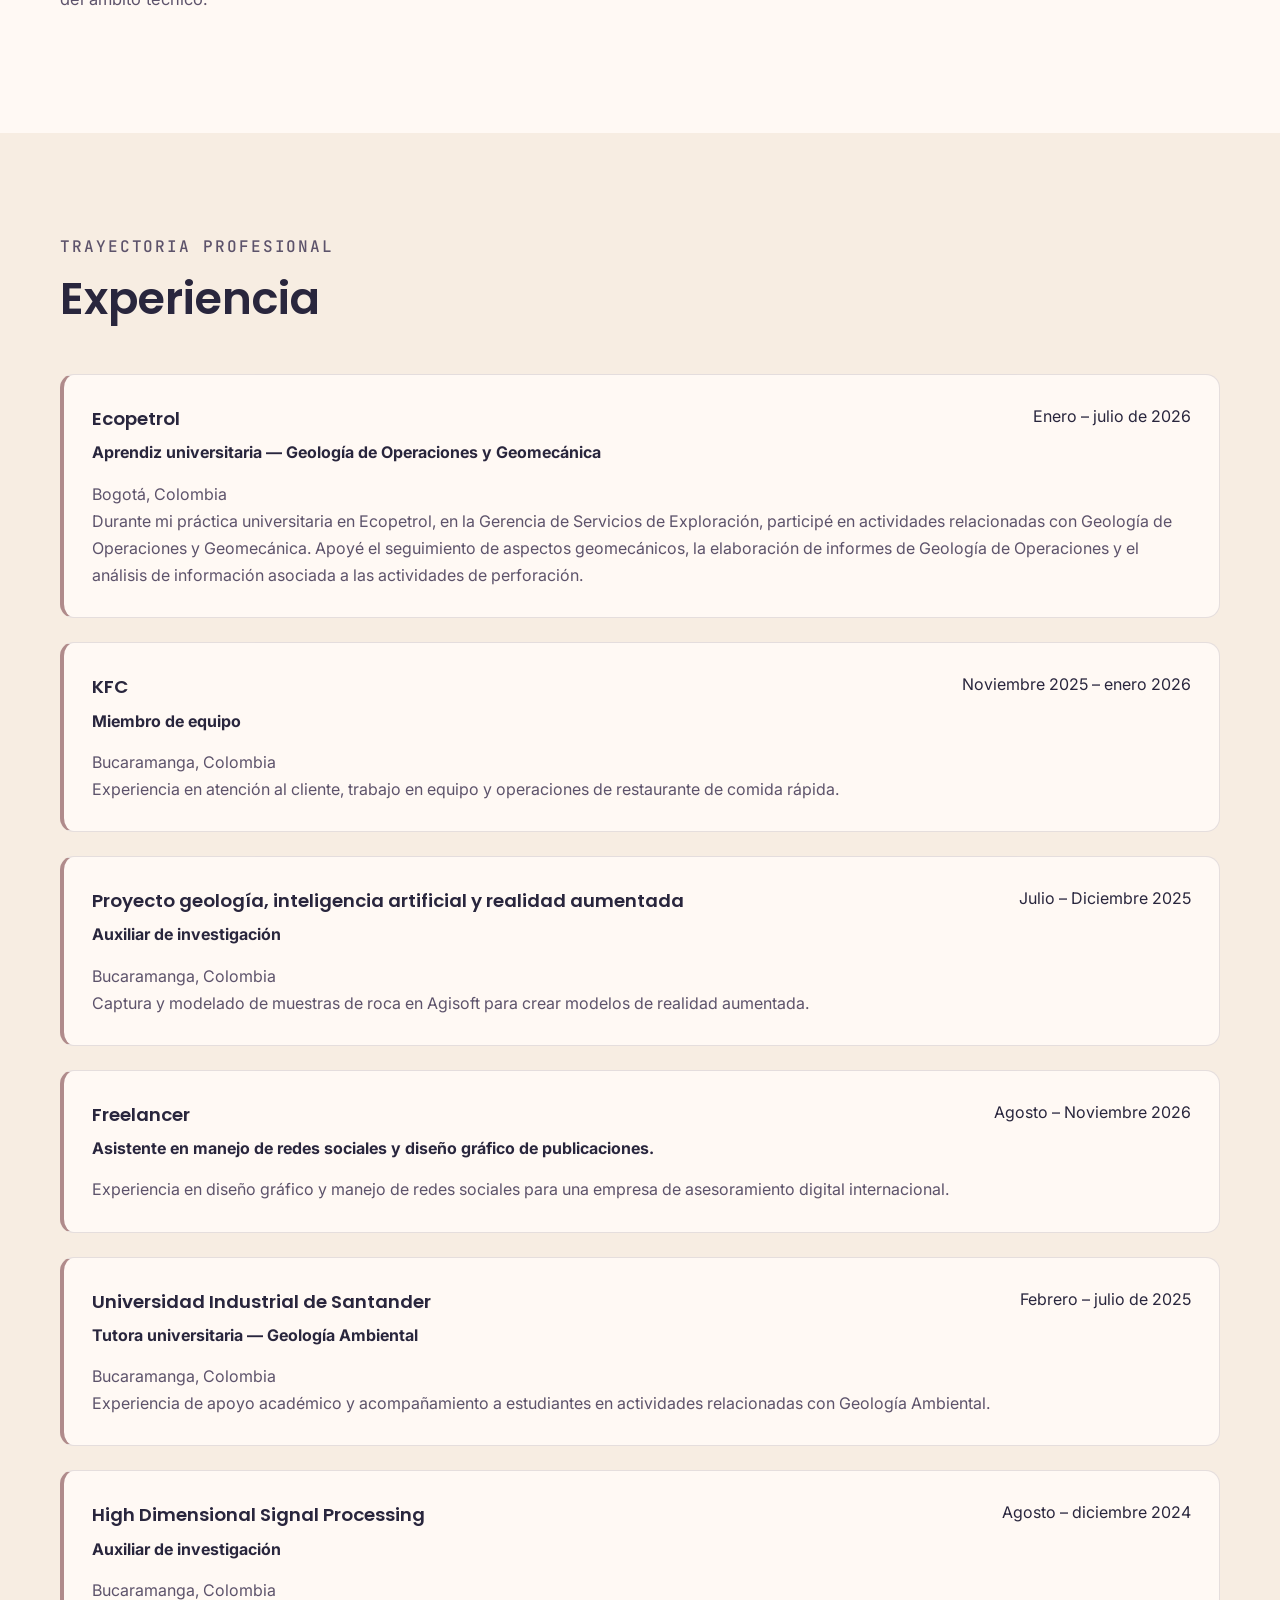
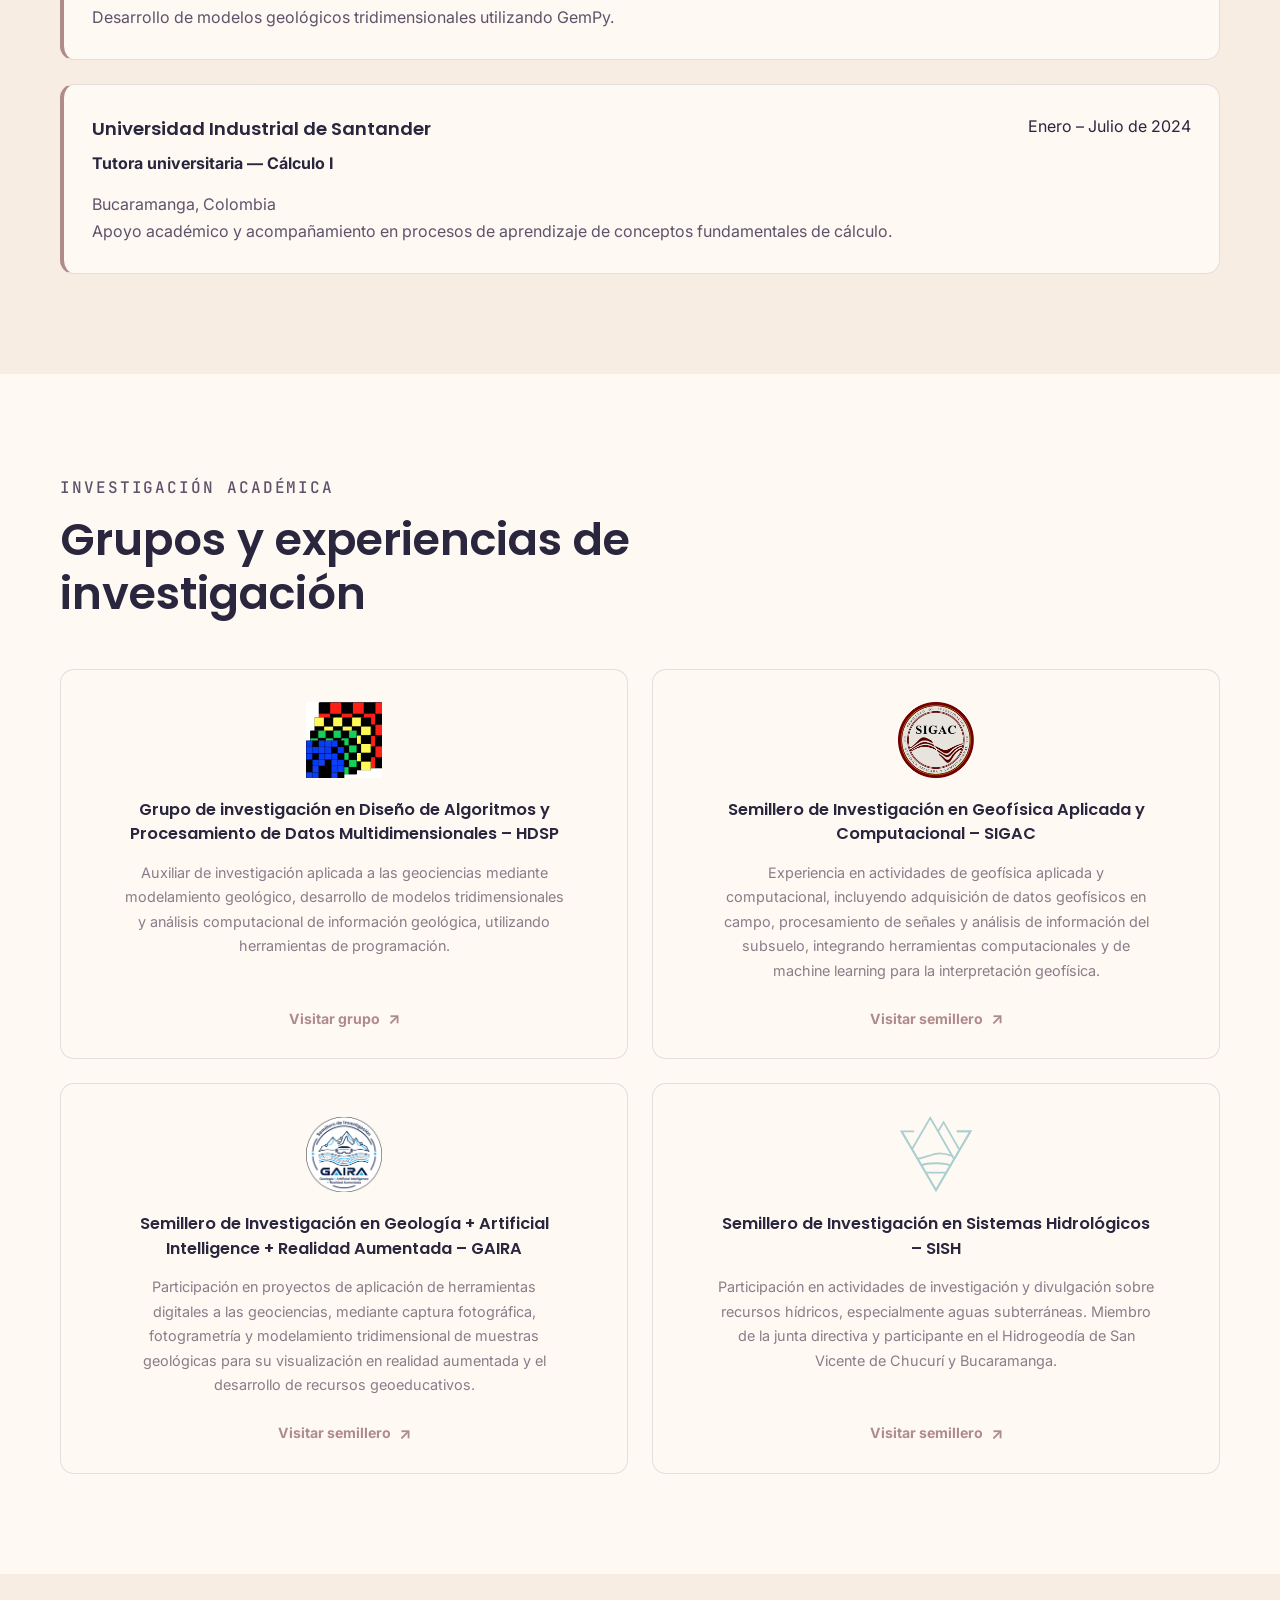
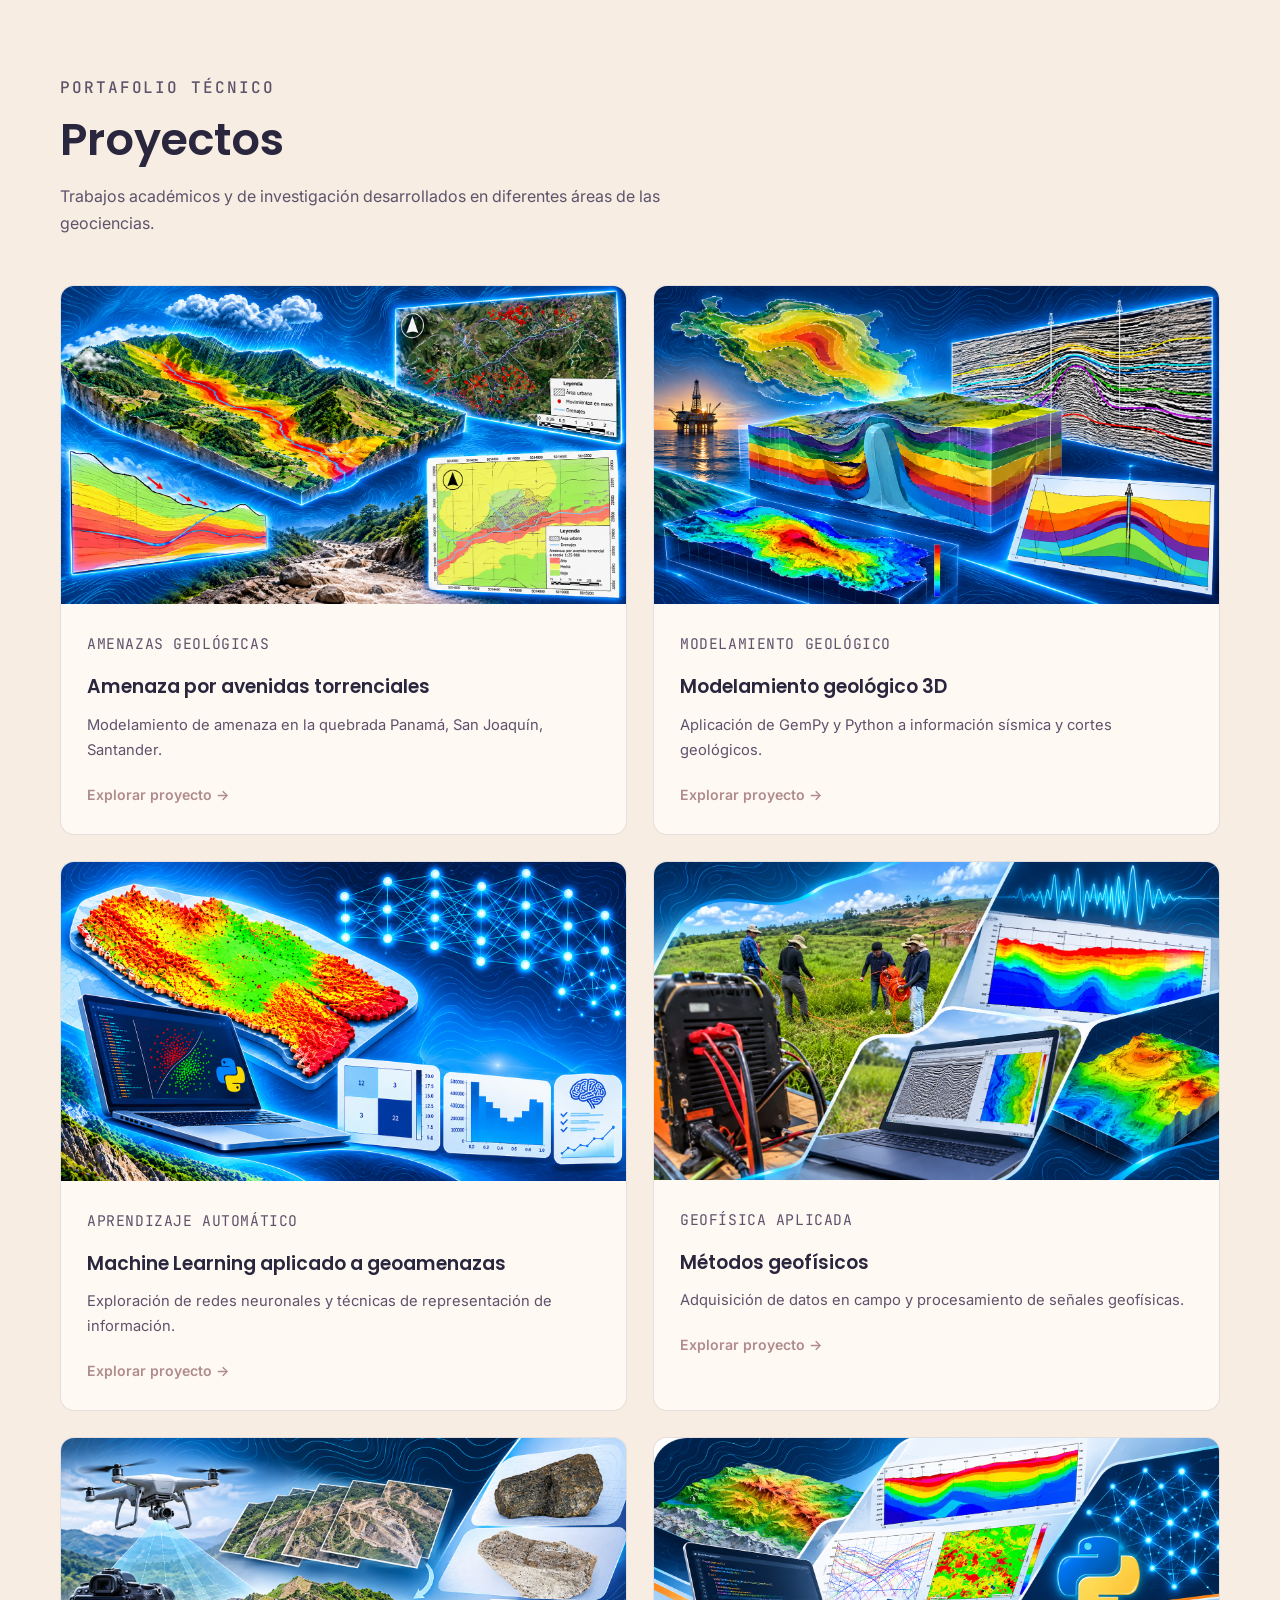
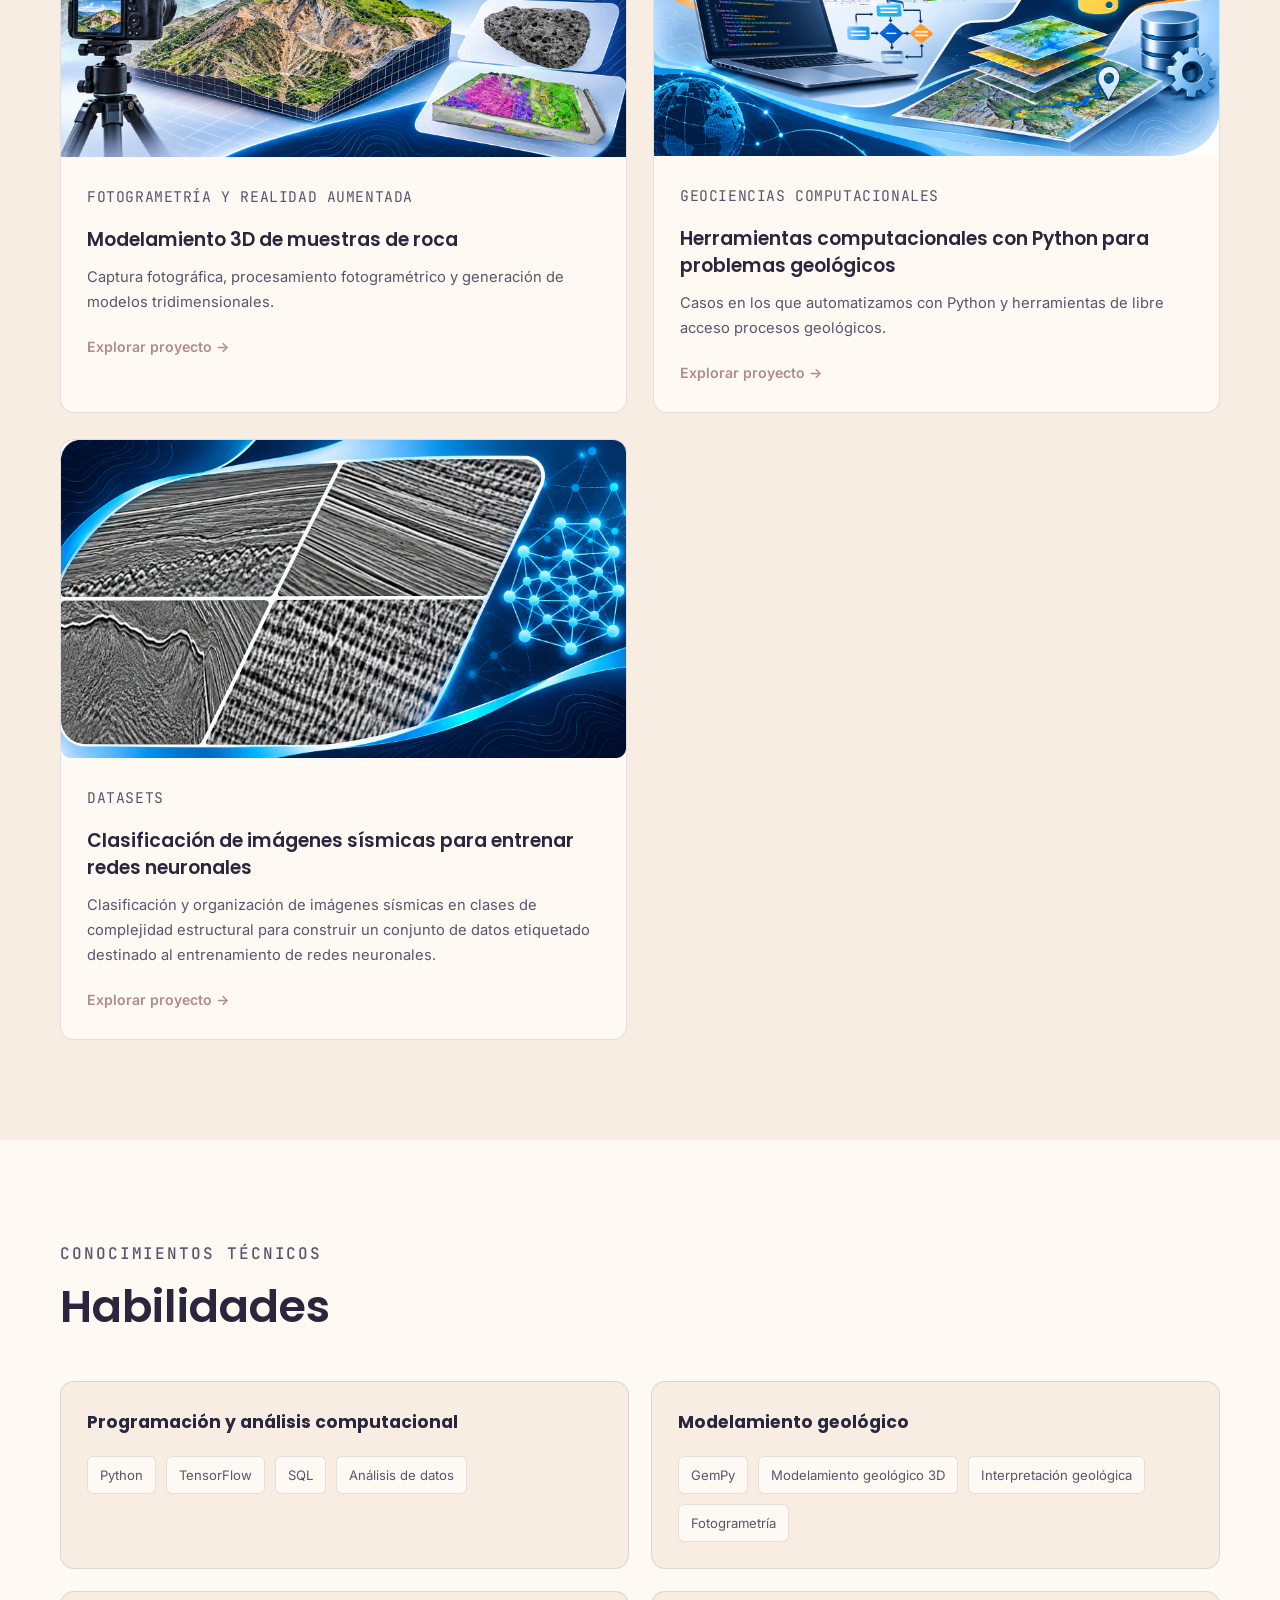
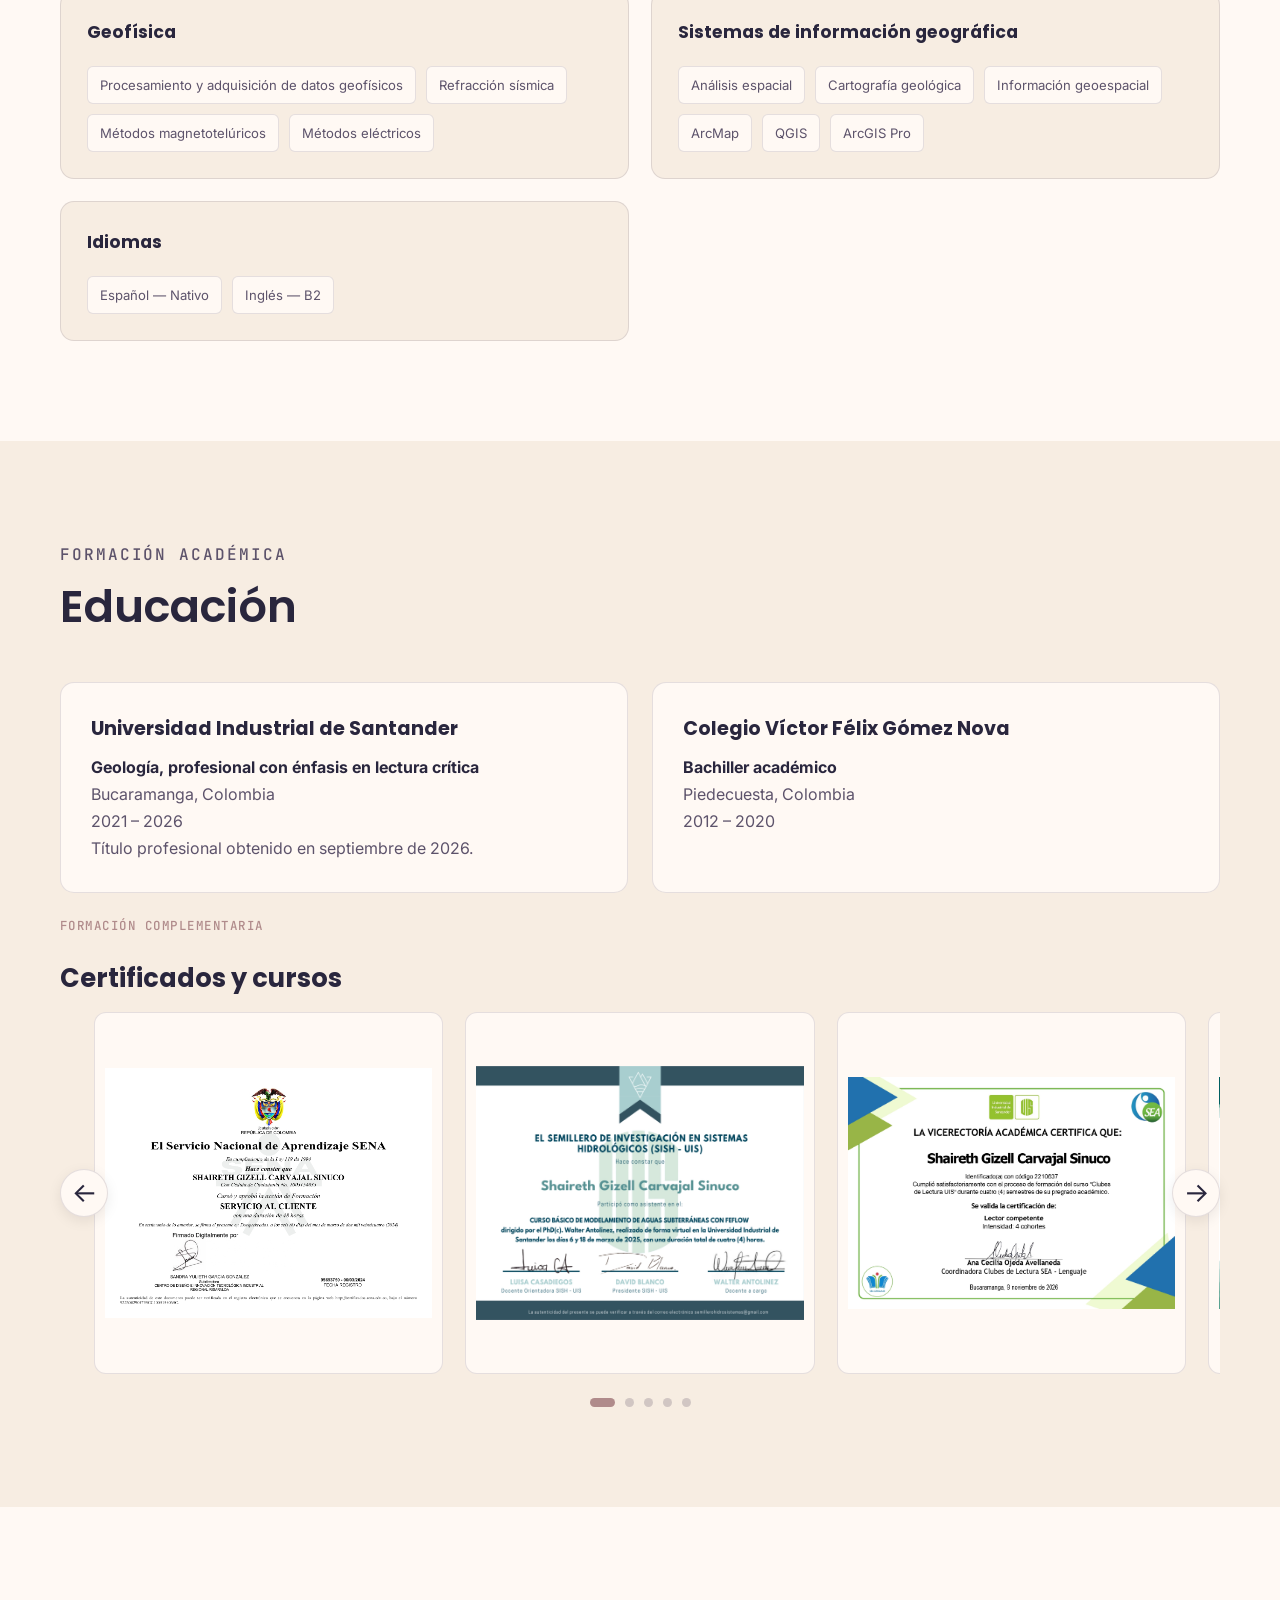
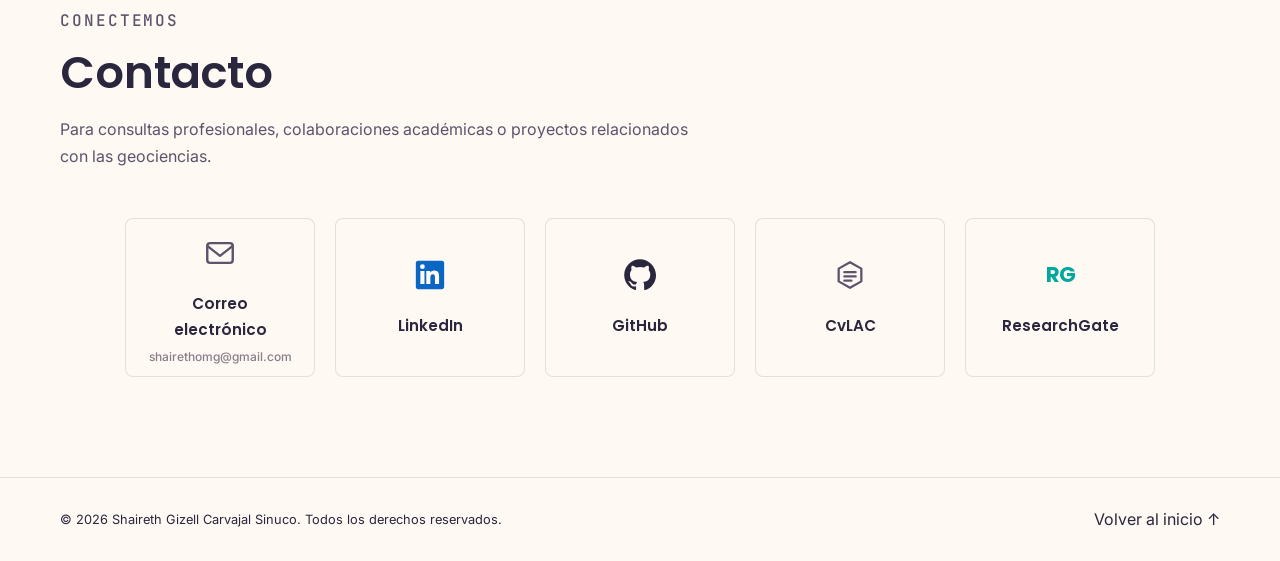
==== commit 115549db: "favicon en todas las webs y estilo topo" ====
--- a/index.html
+++ b/index.html
@@ -11,6 +11,11 @@
     <meta name="theme-color" content="#F7EDE2">
 
     <title>Shaireth Carvajal | Geóloga</title>
+
+    <link rel="preconnect" href="https://fonts.googleapis.com">
+    <link rel="preconnect" href="https://fonts.gstatic.com" crossorigin>
+    <link rel="stylesheet" href="https://fonts.googleapis.com/css2?family=Inter:wght@400;500;600;700&family=JetBrains+Mono:wght@400;500&family=Poppins:wght@400;500;600;700&display=swap">
+    <link rel="preload" as="image" href="assets/images/chicamocha-header-optimized.jpg">
 
 <!-- Icono del sitio (favicon) -->
 <link
@@ -141,7 +146,9 @@
                     <img
                         src="assets/images/profile.jpg"
                         alt="Fotografía de Shaireth Gizell Carvajal Sinuco"
-                        class="profile-image">
+                        class="profile-image"
+                        fetchpriority="high"
+                        decoding="async">
 
                 </div>
 
@@ -210,31 +217,15 @@
                 <div class="about-content">
 
                     <p>
-                        Soy geóloga de la Universidad Industrial de
-                        Santander, con experiencia en investigación
-                        aplicada a las geociencias, modelamiento
-                        geológico numérico, métodos geofísicos y
-                        análisis computacional.
+                        Me apasiona comprender la Tierra y descubrir cómo el conocimiento de sus recursos y procesos puede contribuir al desarrollo y al bienestar de las comunidades. Creo en el potencial de las geociencias para aportar soluciones a los desafíos del territorio, combinando conocimiento científico, tecnología e innovación.
                     </p>
 
                     <p>
-                        He participado en proyectos de investigación
-                        relacionados con el procesamiento de señales
-                        sísmicas, el modelamiento geológico 3D,
-                        la realidad aumentada y la aplicación de
-                        técnicas de aprendizaje automático a
-                        problemáticas geológicas y geoambientales.
+                        Me caracterizo por ser una persona curiosa, organizada, dedicada y orientada a la mejora continua. Disfruto explorar nuevas herramientas, optimizar procesos y encontrar formas creativas y eficientes de abordar los problemas. Mi interés por la programación y las nuevas tecnologías nace precisamente de esa búsqueda de soluciones que permitan ampliar las posibilidades de las geociencias.
                     </p>
 
                     <p>
-                        Cuento con experiencia en el sector de
-                        hidrocarburos, particularmente en actividades
-                        de Geología de Operaciones y Geomecánica
-                        en Ecopetrol. También he complementado mi
-                        trayectoria con experiencia en docencia
-                        universitaria y manejo de herramientas
-                        computacionales para el análisis y la
-                        representación de información geológica.
+                        Concibo mi crecimiento profesional como un proceso constante de aprendizaje, colaboración y descubrimiento, en el que busco aportar mis conocimientos, trabajar en equipo y desarrollar soluciones que generen valor más allá del ámbito técnico.
                     </p>
 
                 </div>
@@ -512,7 +503,7 @@
                 <div class="research-logo">
                     <img
                         src="assets/images/grupos/hdsp.png"
-                        alt="Logo del grupo HDSP">
+                        alt="Logo del grupo HDSP" loading="lazy" decoding="async">
                 </div>
 
                 <h3>
@@ -543,7 +534,7 @@
                 <div class="research-logo">
                     <img
                         src="assets/images/grupos/sigac.png"
-                        alt="Logo del semillero SIGAC">
+                        alt="Logo del semillero SIGAC" loading="lazy" decoding="async">
                 </div>
 
                 <h3>
@@ -575,7 +566,7 @@
                 <div class="research-logo">
                     <img
                         src="assets/images/grupos/gaira.png"
-                        alt="Logo del semillero GAIRA">
+                        alt="Logo del semillero GAIRA" loading="lazy" decoding="async">
                 </div>
 
                 <h3>
@@ -607,7 +598,7 @@
                 <div class="research-logo">
                     <img
                         src="assets/images/grupos/sish.svg"
-                        alt="Logo del semillero SISH">
+                        alt="Logo del semillero SISH" loading="lazy" decoding="async">
                 </div>
 
                 <h3>
@@ -671,7 +662,7 @@
                     <img
                         src="assets/images/projects/avenidas-torrenciales.png"
                         alt="Proyecto de amenaza por avenidas torrenciales en la quebrada Panamá"
-                        loading="lazy">
+                        loading="lazy" decoding="async">
                 </div>
 
                 <div class="project-content">
@@ -705,7 +696,7 @@
                     <img
                         src="assets/images/projects/modelamiento-gempy.png"
                         alt="Modelo geológico tridimensional desarrollado con GemPy"
-                        loading="lazy">
+                        loading="lazy" decoding="async">
                 </div>
 
                 <div class="project-content">
@@ -739,7 +730,7 @@
                     <img
                         src="assets/images/projects/machine-learning.jpg"
                         alt="Análisis computacional aplicado al estudio de movimientos en masa"
-                        loading="lazy">
+                        loading="lazy" decoding="async">
                 </div>
 
                 <div class="project-content">
@@ -773,7 +764,7 @@
                     <img
                         src="assets/images/projects/geofisica.jpg"
                         alt="Adquisición y procesamiento de datos geofísicos"
-                        loading="lazy">
+                        loading="lazy" decoding="async">
                 </div>
 
                 <div class="project-content">
@@ -807,7 +798,7 @@
                     <img
                         src="assets/images/projects/realidad-aumentada.jpg"
                         alt="Modelo tridimensional de una muestra de roca"
-                        loading="lazy">
+                        loading="lazy" decoding="async">
                 </div>
 
                 <div class="project-content">
@@ -840,7 +831,7 @@
                     <img
                         src="assets/images/projects/herramientas-computacionales.jpg"
                         alt="Imagen Ilustrativa de herramientas computacionales con Python aplicadas a problemas geológicos"
-                        loading="lazy">
+                        loading="lazy" decoding="async">
                 </div>
 
                 <div class="project-content">
@@ -872,7 +863,7 @@
                     <img
                         src="assets/images/projects/clasificacion-imagenes-sismicas.jpg"
                         alt="Imagenes sisimicas"
-                        loading="lazy">
+                        loading="lazy" decoding="async">
                 </div>
 
                 <div class="project-content">
@@ -1086,7 +1077,7 @@
                 <div class="certificate-image">
                     <img src="assets/images/certificados/certificado-01.png"
                          alt="Certificado 1"
-                         loading="lazy">
+                         loading="lazy" decoding="async">
                 </div>
             </article>
 
@@ -1094,7 +1085,7 @@
                 <div class="certificate-image">
                     <img src="assets/images/certificados/certificado-02.png"
                          alt="Certificado 2"
-                         loading="lazy">
+                         loading="lazy" decoding="async">
                 </div>
             </article>
 
@@ -1102,7 +1093,7 @@
                 <div class="certificate-image">
                     <img src="assets/images/certificados/certificado-03.png"
                          alt="Certificado 3"
-                         loading="lazy">
+                         loading="lazy" decoding="async">
                 </div>
             </article>
 
@@ -1110,7 +1101,7 @@
                 <div class="certificate-image">
                     <img src="assets/images/certificados/certificado-04.png"
                          alt="Certificado 4"
-                         loading="lazy">
+                         loading="lazy" decoding="async">
                 </div>
             </article>
 
@@ -1118,7 +1109,7 @@
                 <div class="certificate-image">
                     <img src="assets/images/certificados/certificado-05.png"
                          alt="Certificado 5"
-                         loading="lazy">
+                         loading="lazy" decoding="async">
                 </div>
             </article>
 
--- a/assets/css/styles.css
+++ b/assets/css/styles.css
@@ -3,9 +3,6 @@
    PORTAFOLIO PROFESIONAL — SHAIRETH CARVAJAL
    FASE 2 | BLOQUE 2.2 | ESTILOS GENERALES
    ========================================================= */
-
-/* 1. FUENTES */
-@import url('https://fonts.googleapis.com/css2?family=Inter:wght@400;500;600;700&family=JetBrains+Mono:wght@400;500&family=Poppins:wght@400;500;600;700&display=swap');
 
 /* 2. VARIABLES DE DISEÑO */
 :root {
@@ -151,7 +148,7 @@
             rgba(15, 20, 30, 0.30),
             rgba(15, 20, 30, 0.45)
         ),
-        url("../images/chicamocha-header.jpg");
+        url("../images/chicamocha-header-optimized.jpg");
 
     background-size: cover;
     background-position: center 52%;
@@ -334,7 +331,51 @@
             transparent 35%
         ),
         var(--background);
-}
+
+        
+}
+
+
+/* =========================================
+   PATRÓN TOPOGRÁFICO — HERO
+========================================= */
+
+.hero-section {
+    position: relative;
+    isolation: isolate;
+    overflow: hidden;
+}
+
+/* Patrón topográfico aprobado para el Hero */
+.hero-section::before {
+    content: "";
+    position: absolute;
+    inset: 0;
+    z-index: -1;
+    background-image: url("../images/topographic-contours.svg");
+    background-repeat: no-repeat;
+    background-position: center center;
+    background-size: cover;
+    opacity: 0.13;
+    pointer-events: none;
+}
+
+/* Tema oscuro */
+:root[data-theme="dark"] .hero-section::before {
+    opacity: 0.22;
+}
+
+/* Adaptación a pantallas pequeñas */
+@media (max-width: 768px) {
+    .hero-section::before {
+        opacity: 0.10;
+    }
+
+    :root[data-theme="dark"] .hero-section::before {
+        opacity: 0.17;
+    }
+}
+
 
 .hero-container {
     width: min(var(--container-width), calc(100% - 48px));
--- a/assets/css/responsive.css
+++ b/assets/css/responsive.css
@@ -416,6 +416,7 @@
     /* Contacto */
     .contact-links {
         flex-direction: column;
+        align-items: center;
     }
 
     .contact-links a {
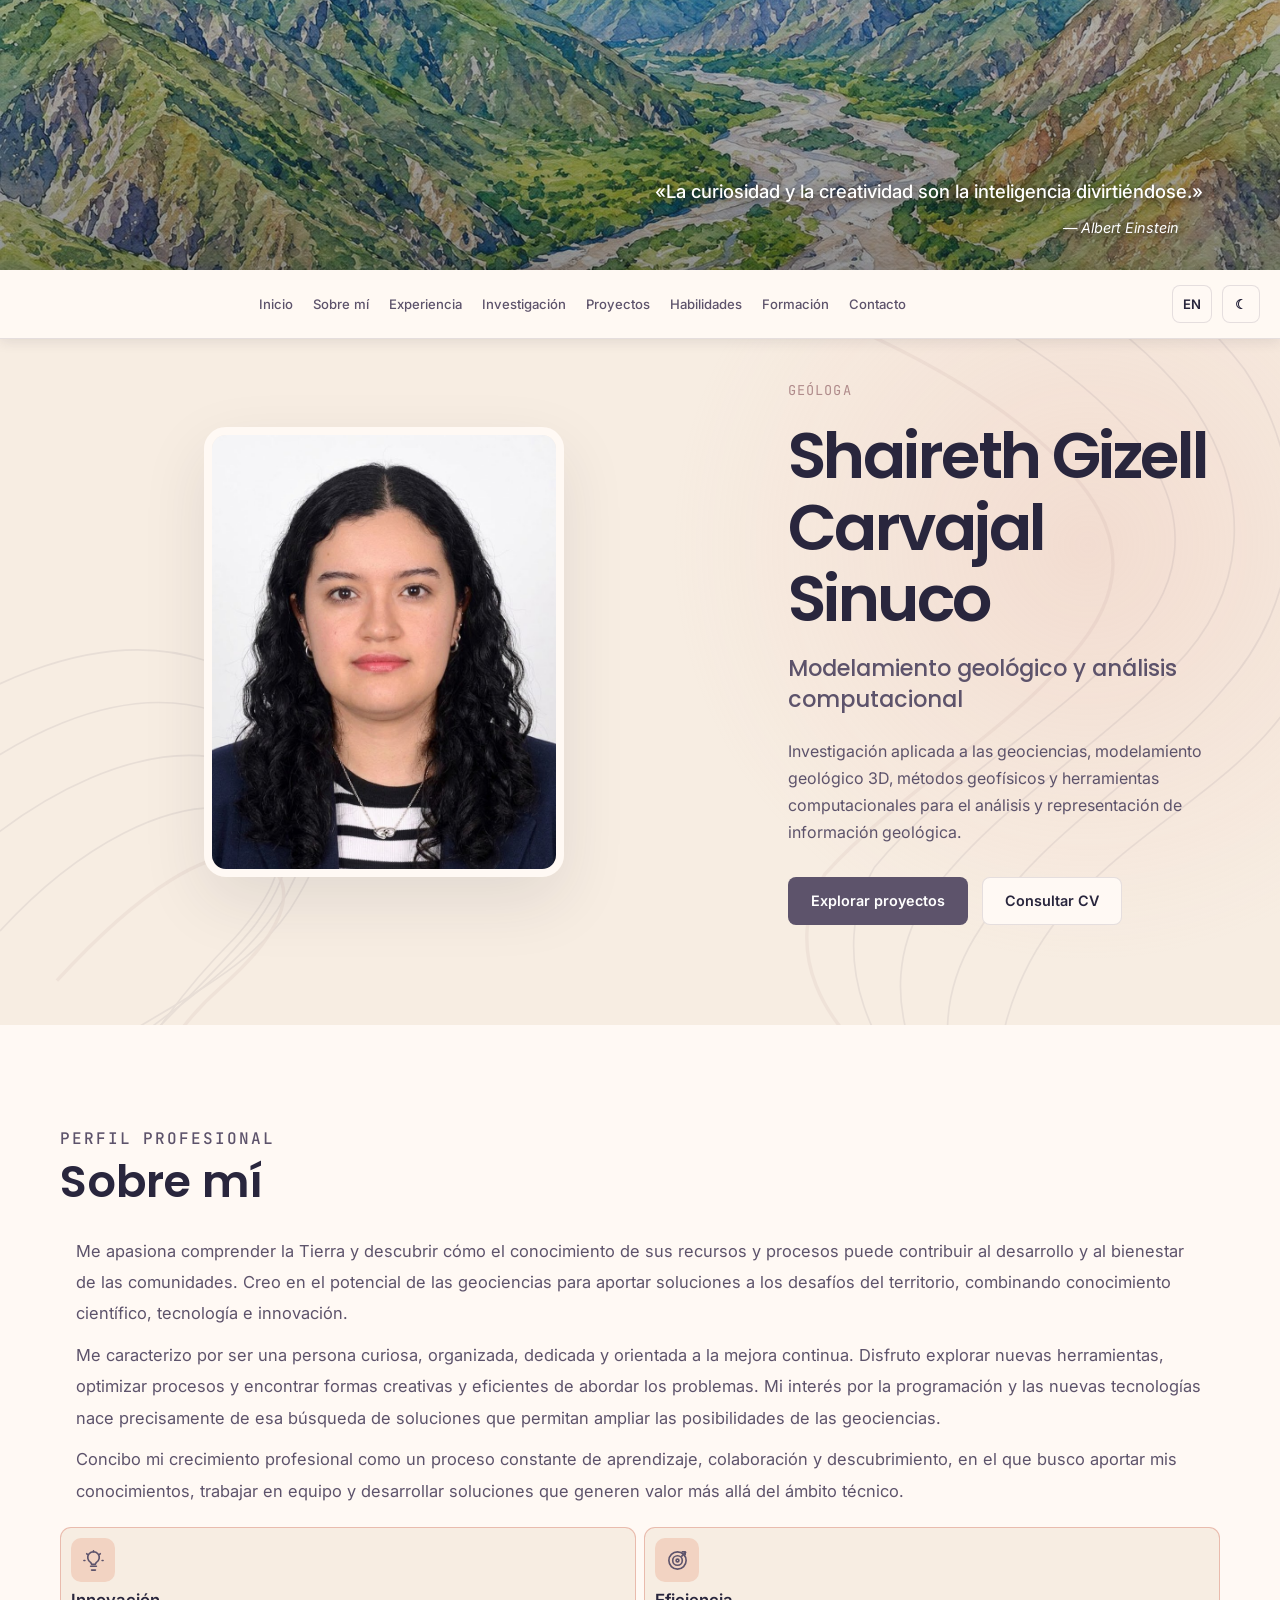
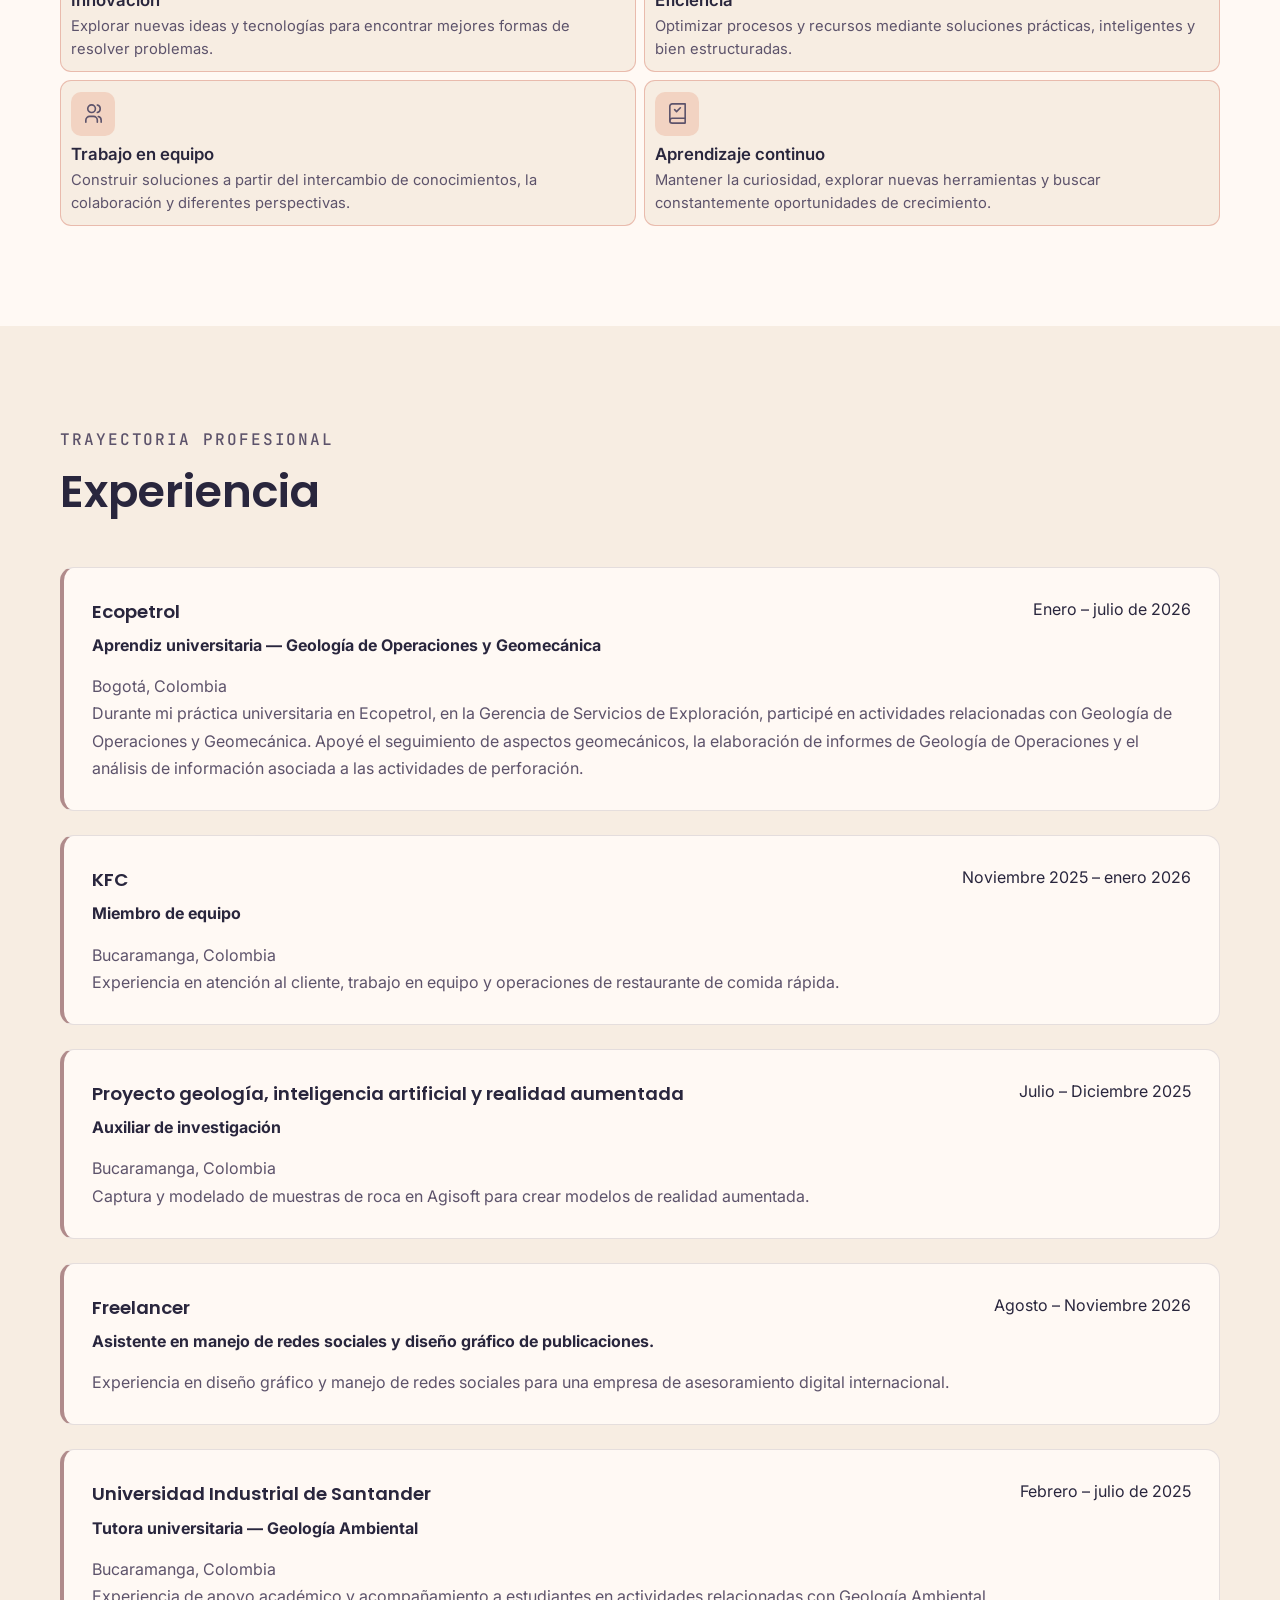
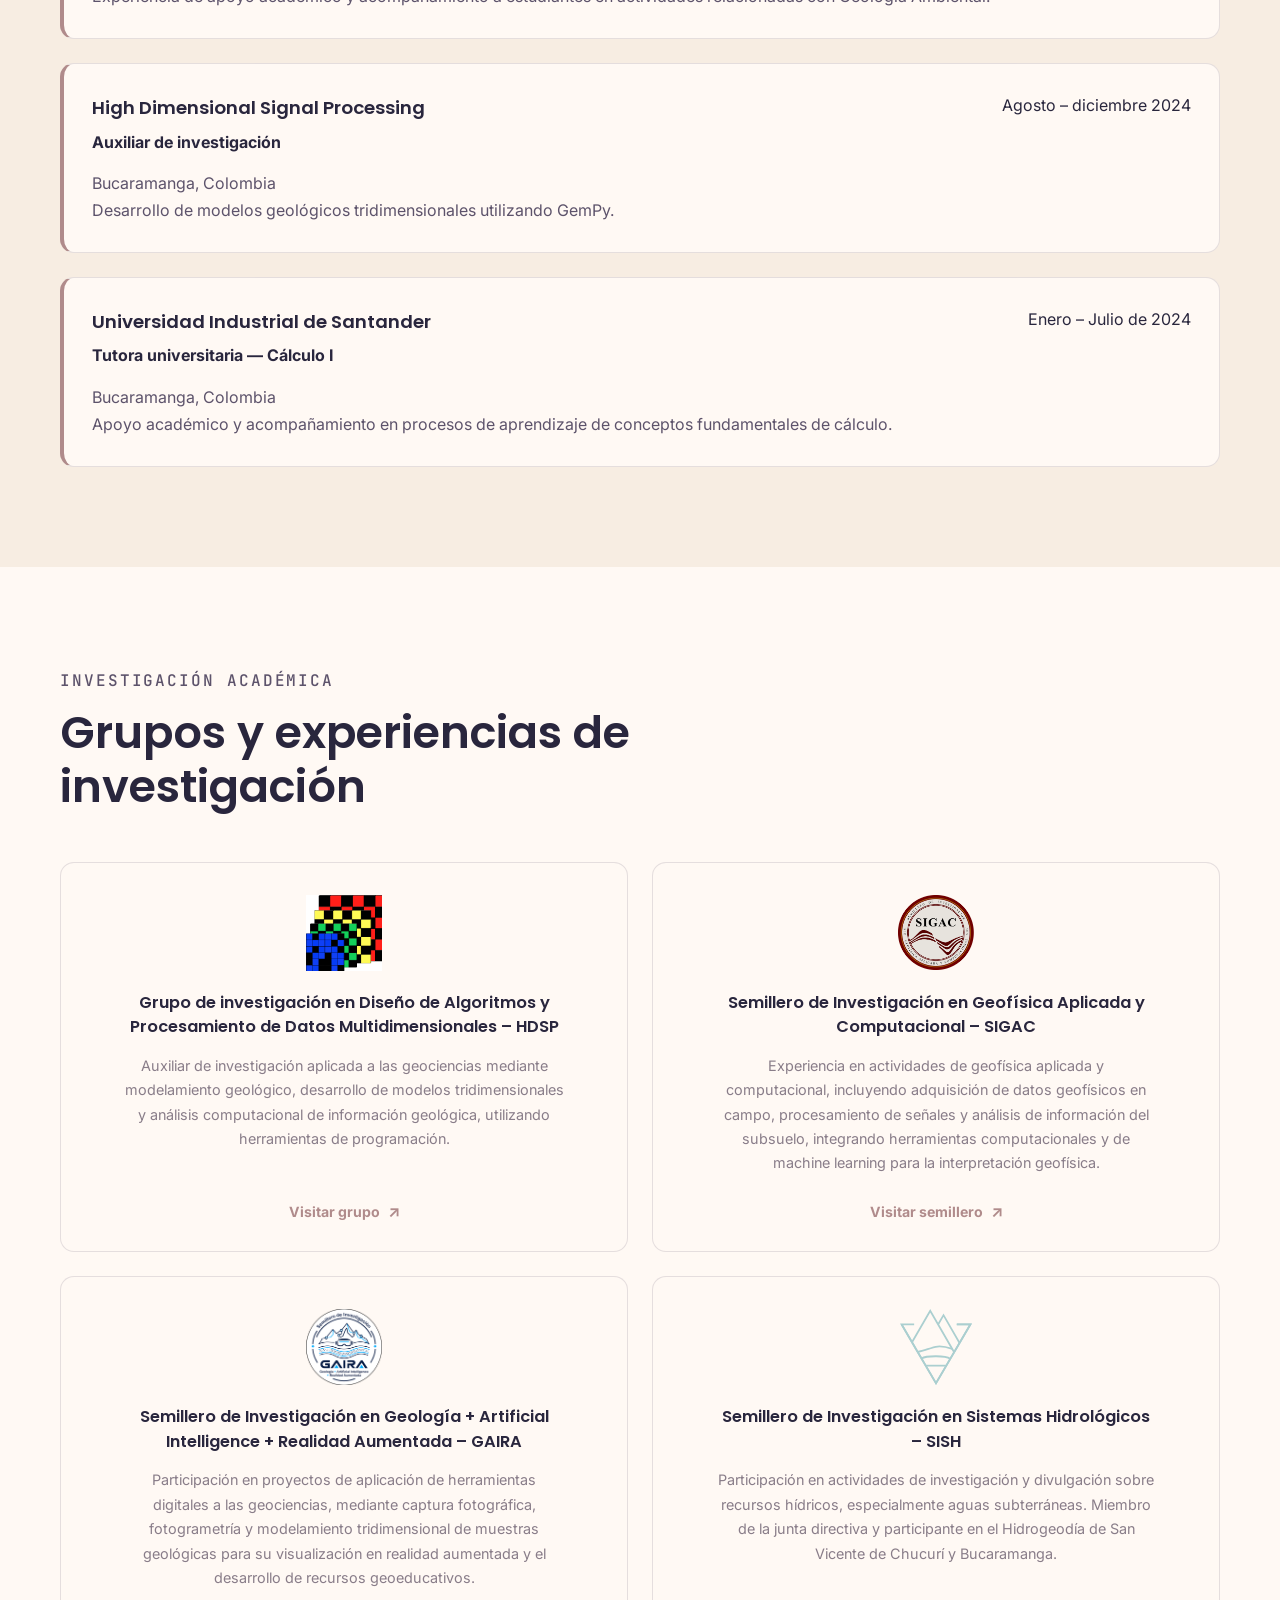
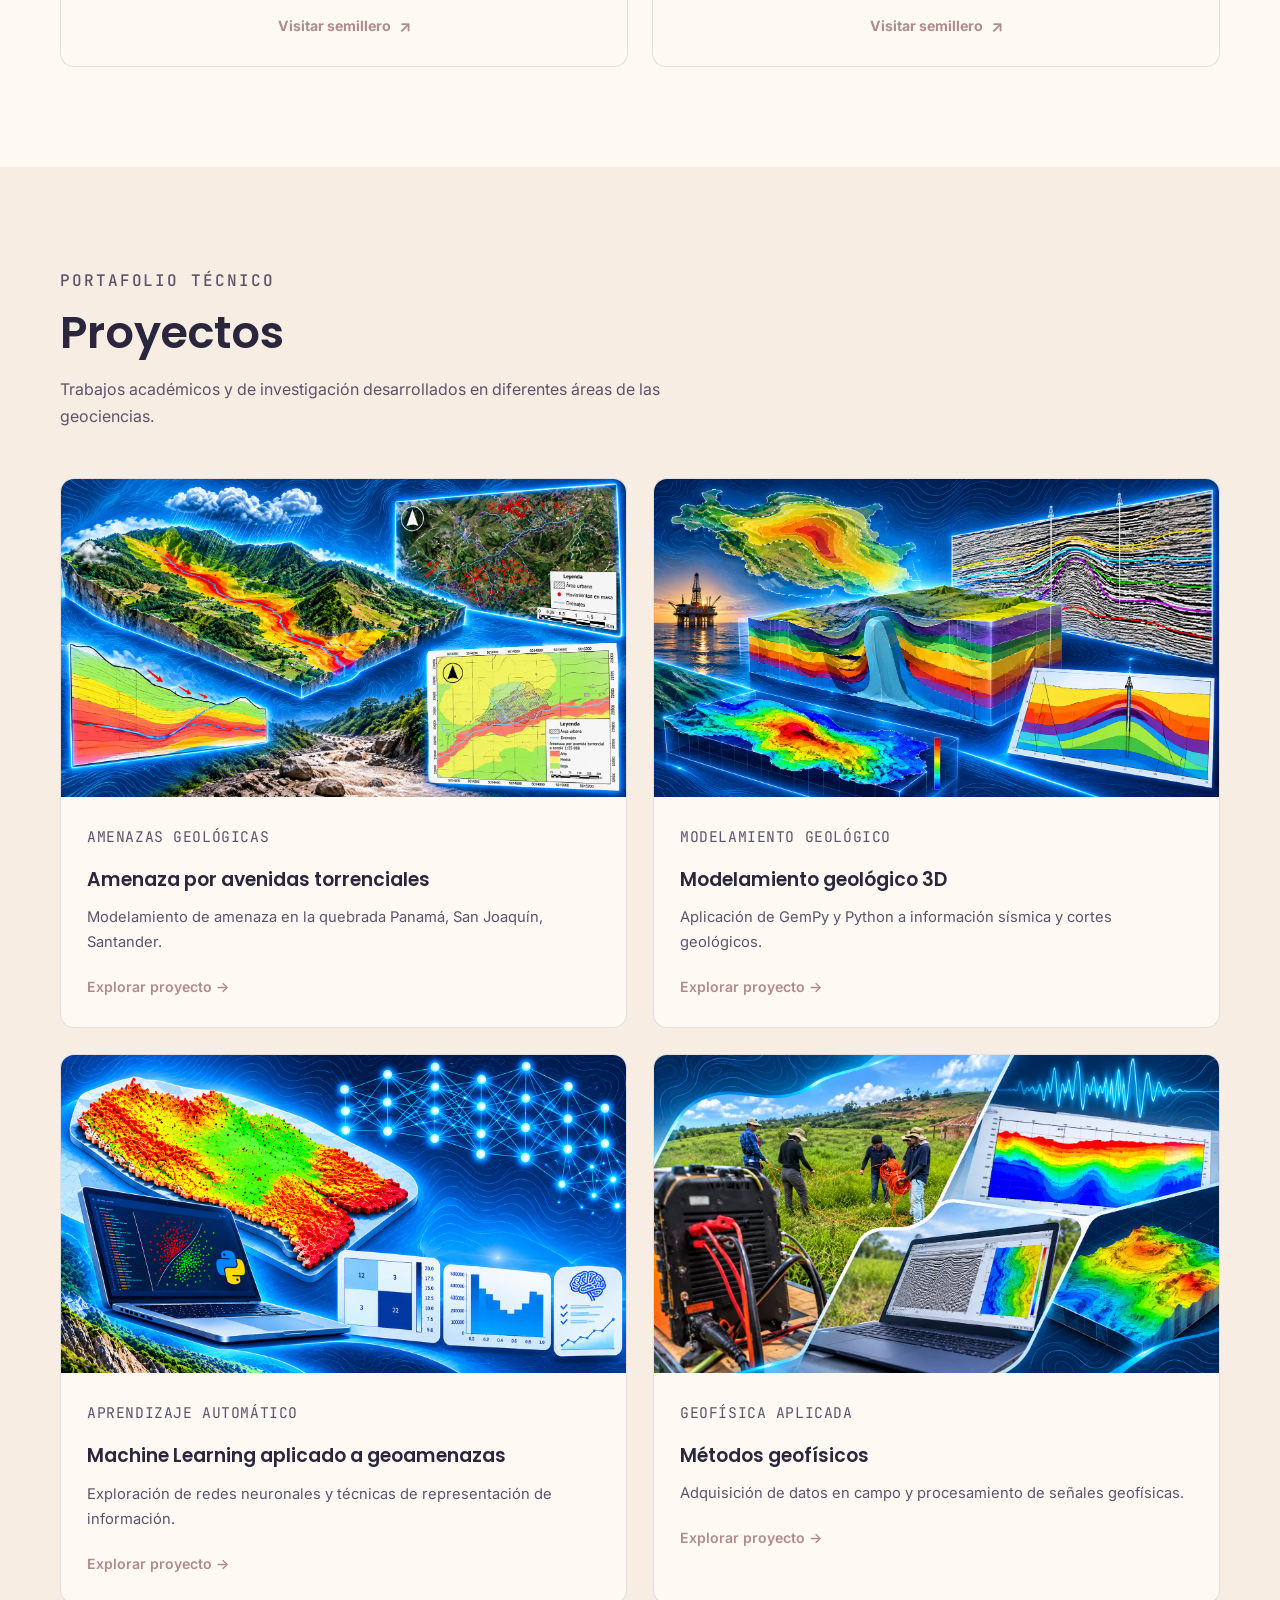
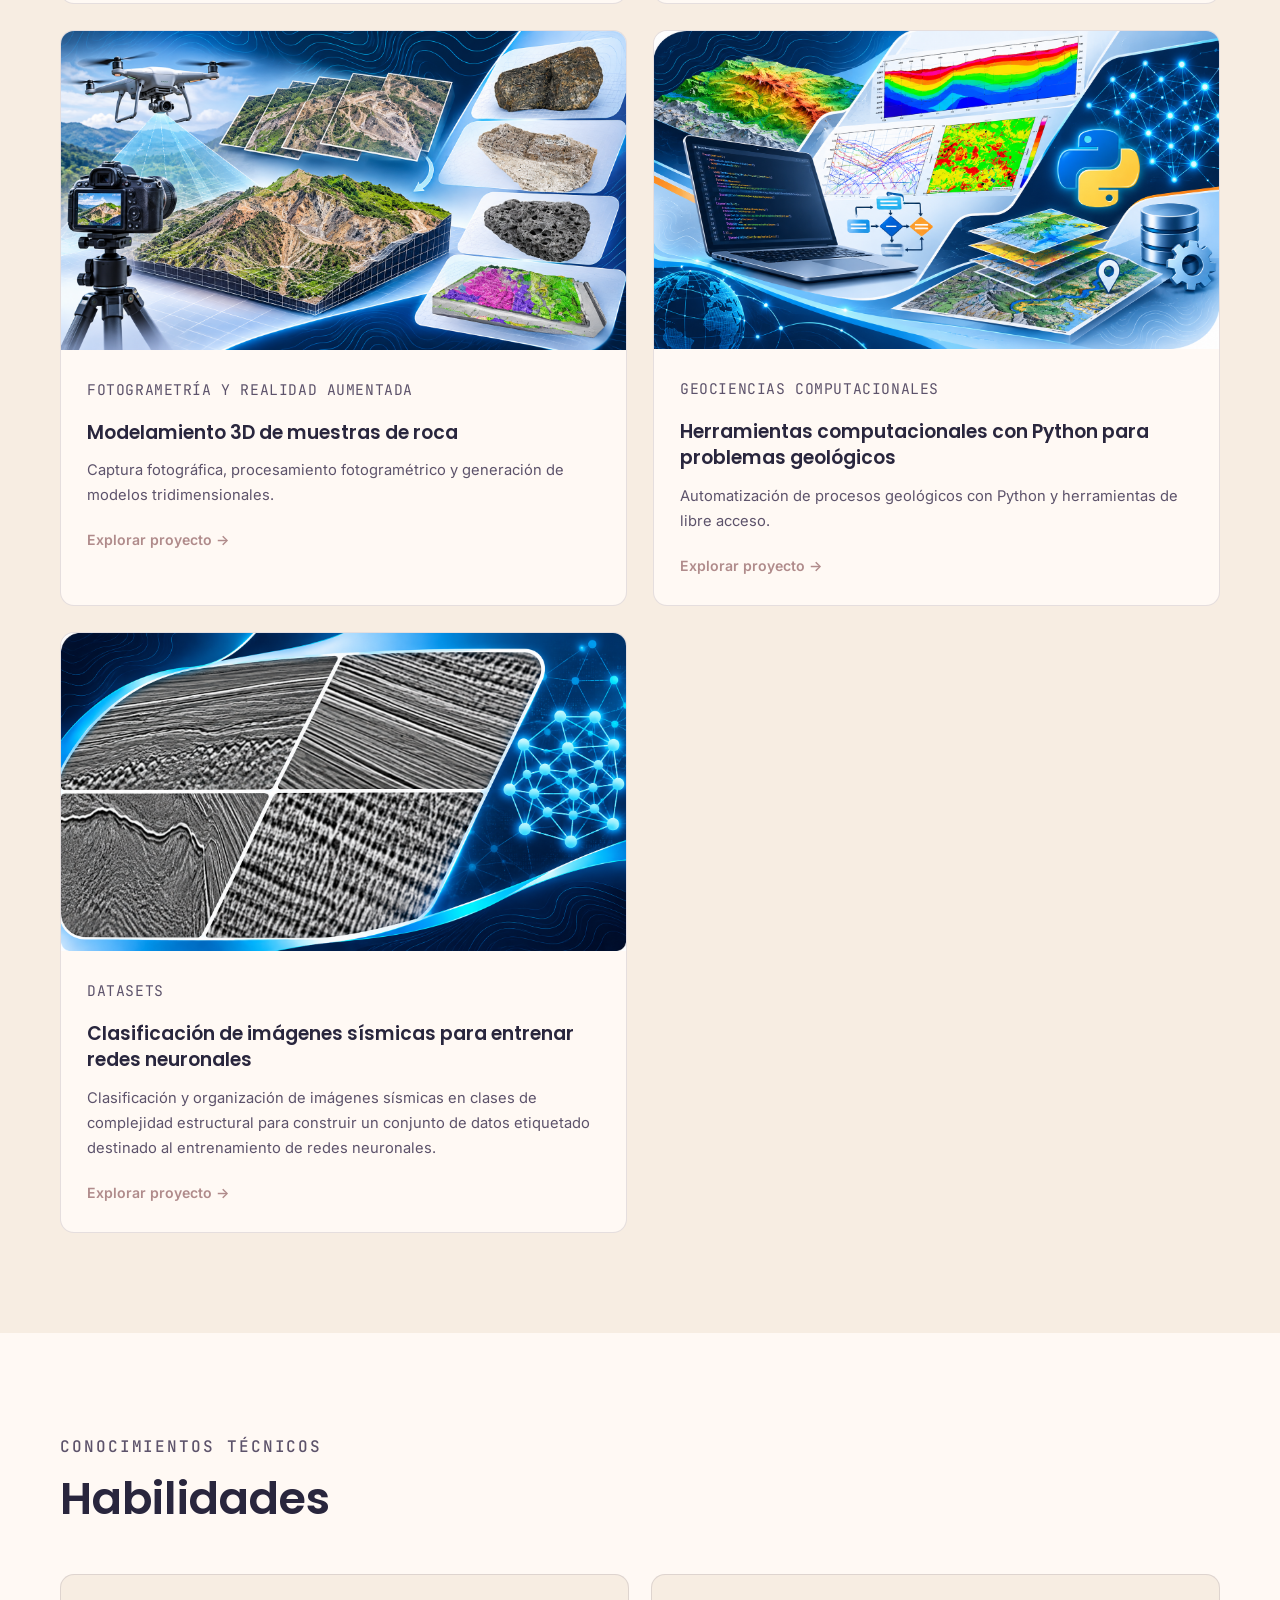
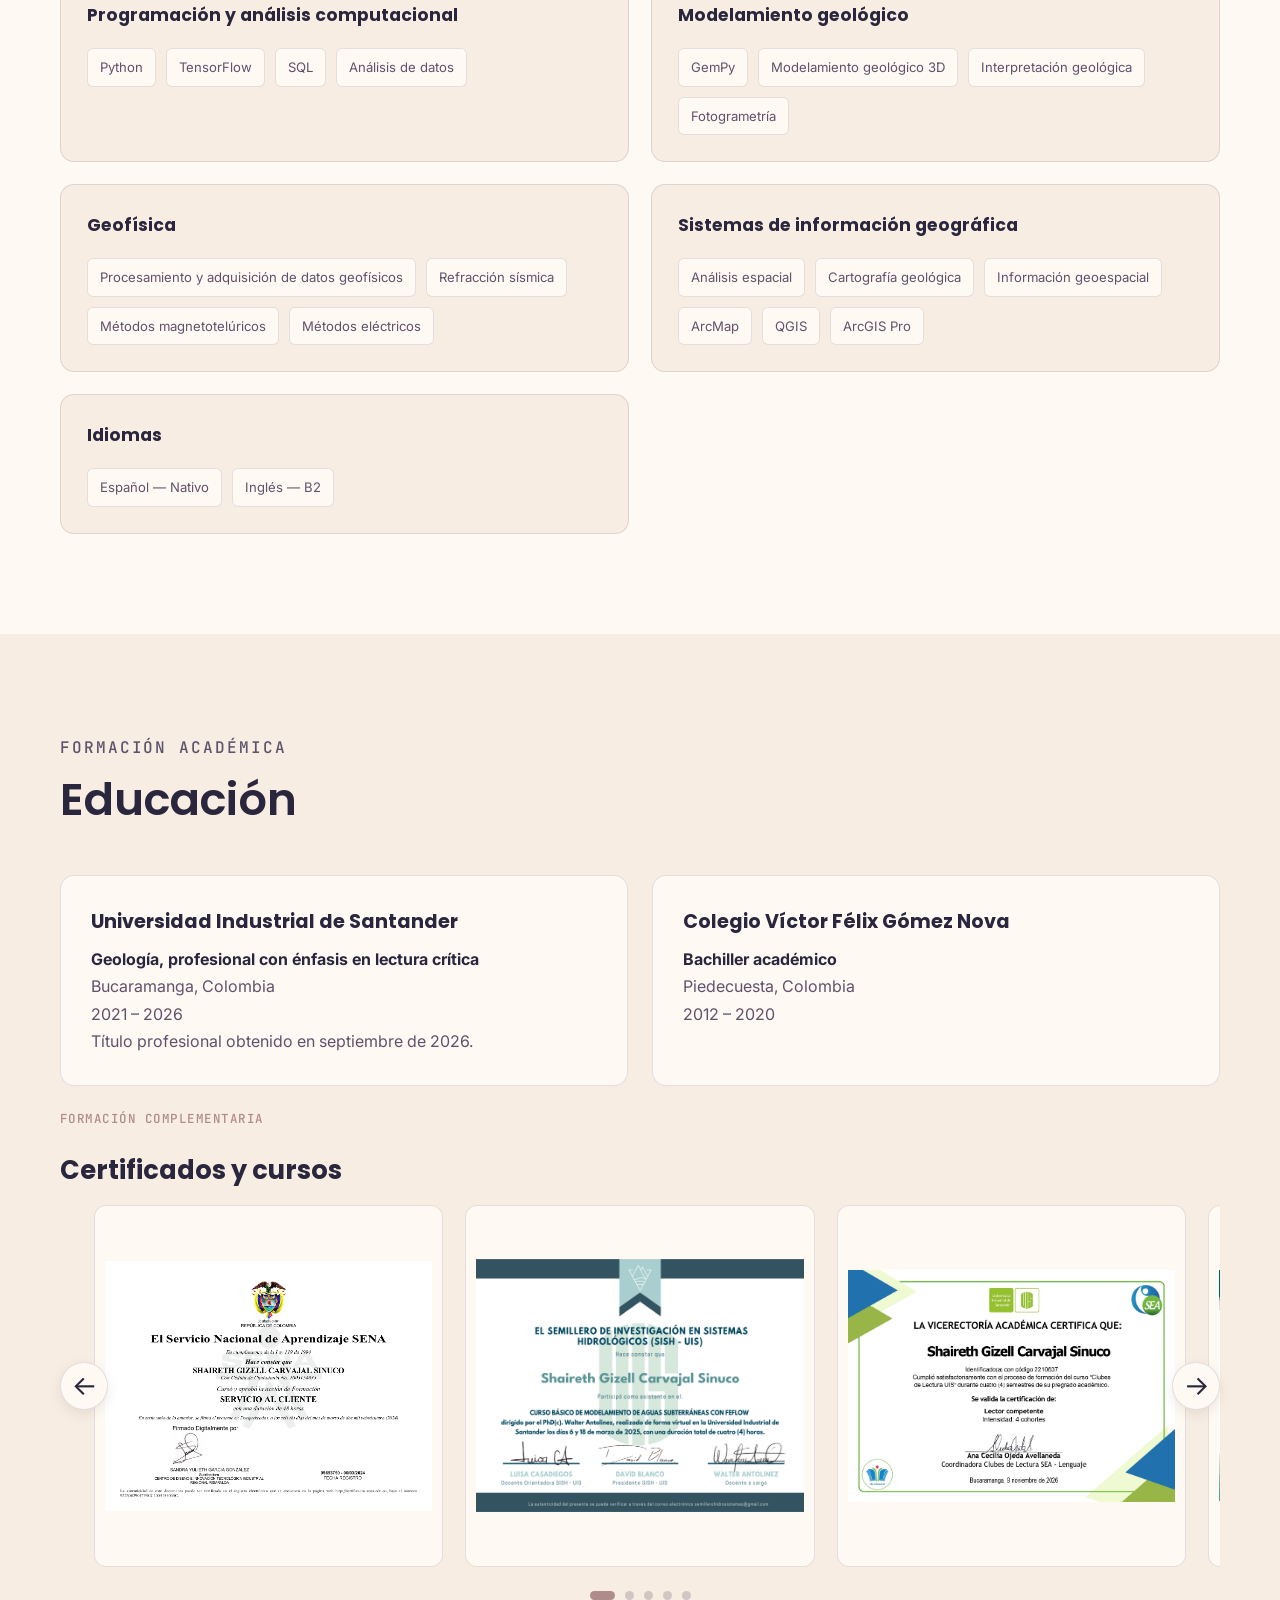
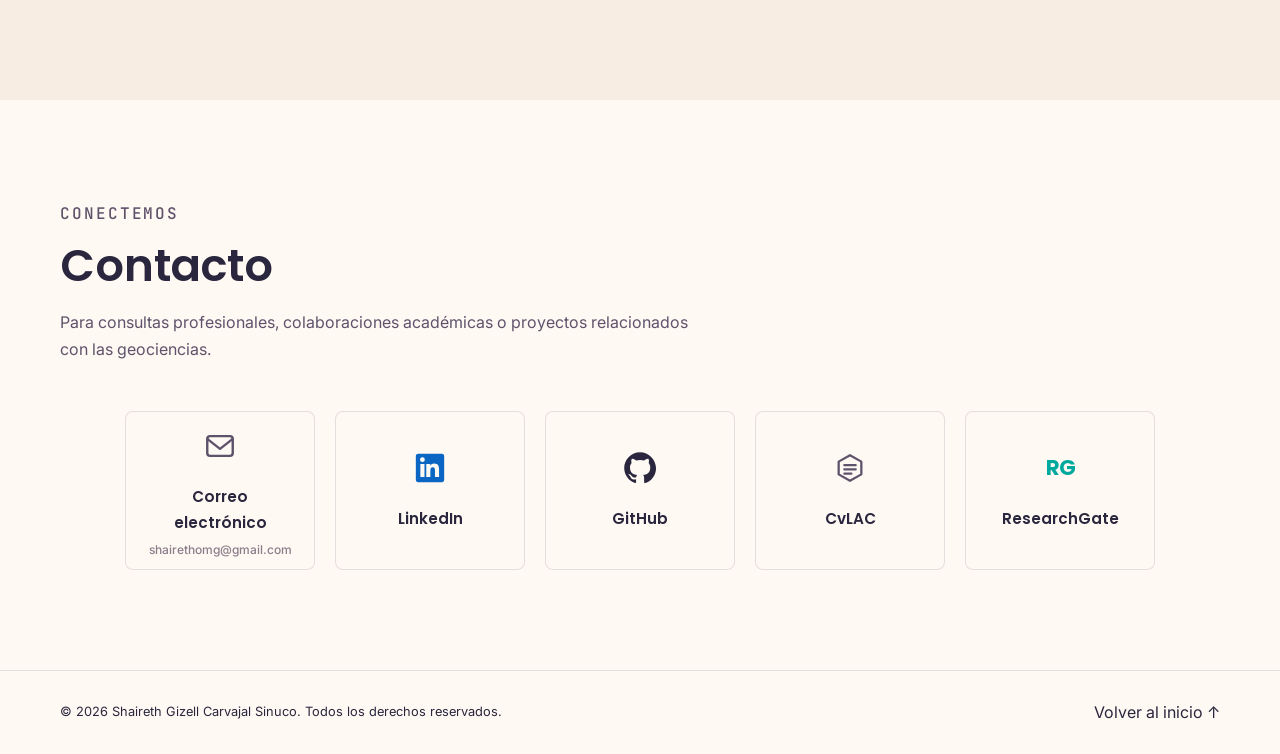
==== commit 4de1cfef: "Redesign portfolio and improve website" ====
--- a/index.html
+++ b/index.html
@@ -35,7 +35,7 @@
 <meta property="og:type" content="website">
 <meta property="og:title" content="Shaireth Carvajal | Geóloga">
 <meta property="og:description" content="Modelamiento geológico 3D, geofísica aplicada y análisis computacional.">
-<meta property="og:image" content="https://shairethomg.github.io/assets/images/og-portafolio.jpg">
+<meta property="og:image" content="https://shairethomg.github.io/assets/images/chicamocha-header-optimized.jpg">
 <meta property="og:url" content="https://shairethomg.github.io/">
 <meta name="twitter:card" content="summary_large_image">
 
@@ -198,43 +198,185 @@
         </section>
 
 
-        <!-- =====================================
-             SECCIÓN 2: SOBRE MÍ
-        ====================================== -->
-
-        <section class="about-section" id="sobre-mi">
-
-            <div class="section-container">
-
-                <div class="section-heading">
-
-                    <p class="section-eyebrow">Perfil profesional</p>
-
-                    <h2>Sobre mí</h2>
-
-                </div>
-
-                <div class="about-content">
+<!-- =====================================
+     SECCIÓN 2: SOBRE MÍ
+====================================== -->
+
+<!-- =====================================
+     SECCIÓN 2: SOBRE MÍ
+====================================== -->
+
+<section class="about-section" id="sobre-mi">
+
+    <div class="section-container">
+
+        <div class="section-heading">
+            <p class="section-eyebrow">Perfil profesional</p>
+            <h2>Sobre mí</h2>
+        </div>
+
+        <div class="about-content">
+
+            <p>
+                Me apasiona comprender la Tierra y descubrir cómo el conocimiento
+                de sus recursos y procesos puede contribuir al desarrollo y al
+                bienestar de las comunidades. Creo en el potencial de las
+                geociencias para aportar soluciones a los desafíos del territorio,
+                combinando conocimiento científico, tecnología e innovación.
+            </p>
+
+            <p>
+                Me caracterizo por ser una persona curiosa, organizada, dedicada
+                y orientada a la mejora continua. Disfruto explorar nuevas
+                herramientas, optimizar procesos y encontrar formas creativas
+                y eficientes de abordar los problemas. Mi interés por la
+                programación y las nuevas tecnologías nace precisamente de esa
+                búsqueda de soluciones que permitan ampliar las posibilidades
+                de las geociencias.
+            </p>
+
+            <p>
+                Concibo mi crecimiento profesional como un proceso constante
+                de aprendizaje, colaboración y descubrimiento, en el que busco
+                aportar mis conocimientos, trabajar en equipo y desarrollar
+                soluciones que generen valor más allá del ámbito técnico.
+            </p>
+
+            <!-- Tarjetas de valores -->
+            <div class="about-values-grid">
+
+                <!-- Innovación -->
+                <article class="about-value-card">
+
+                    <div class="about-value-icon">
+                        <svg viewBox="0 0 24 24"
+                             fill="none"
+                             stroke="currentColor"
+                             stroke-width="1.7"
+                             stroke-linecap="round"
+                             stroke-linejoin="round"
+                             aria-hidden="true">
+
+                            <path d="M9 18h6"/>
+                            <path d="M10 22h4"/>
+                            <path d="M15.09 14a6 6 0 1 0-6.18 0
+                                     C9.58 14.63 10 15.5 10 16h4
+                                     c0-.5.42-1.37 1.09-2Z"/>
+                            <path d="M12 2v1"/>
+                            <path d="m4.93 4.93.7.7"/>
+                            <path d="M2 12h1"/>
+                            <path d="m19.07 4.93-.7.7"/>
+                            <path d="M21 12h1"/>
+
+                        </svg>
+                    </div>
+
+                    <h3>Innovación</h3>
 
                     <p>
-                        Me apasiona comprender la Tierra y descubrir cómo el conocimiento de sus recursos y procesos puede contribuir al desarrollo y al bienestar de las comunidades. Creo en el potencial de las geociencias para aportar soluciones a los desafíos del territorio, combinando conocimiento científico, tecnología e innovación.
-                    </p>
+                        Explorar nuevas ideas y tecnologías para encontrar
+                        mejores formas de resolver problemas.
+                    </p>
+
+                </article>
+
+                <!-- Eficiencia -->
+                <article class="about-value-card">
+
+                    <div class="about-value-icon">
+                        <svg viewBox="0 0 24 24"
+                             fill="none"
+                             stroke="currentColor"
+                             stroke-width="1.7"
+                             stroke-linecap="round"
+                             stroke-linejoin="round"
+                             aria-hidden="true">
+
+                            <circle cx="12" cy="12" r="9"/>
+                            <circle cx="12" cy="12" r="5"/>
+                            <circle cx="12" cy="12" r="1.5"/>
+                            <path d="m16.5 7.5 4-4"/>
+                            <path d="M17 3h3v3"/>
+
+                        </svg>
+                    </div>
+
+                    <h3>Eficiencia</h3>
 
                     <p>
-                        Me caracterizo por ser una persona curiosa, organizada, dedicada y orientada a la mejora continua. Disfruto explorar nuevas herramientas, optimizar procesos y encontrar formas creativas y eficientes de abordar los problemas. Mi interés por la programación y las nuevas tecnologías nace precisamente de esa búsqueda de soluciones que permitan ampliar las posibilidades de las geociencias.
-                    </p>
+                        Optimizar procesos y recursos mediante soluciones
+                        prácticas, inteligentes y bien estructuradas.
+                    </p>
+
+                </article>
+
+                <!-- Trabajo en equipo -->
+                <article class="about-value-card">
+
+                    <div class="about-value-icon">
+                        <svg viewBox="0 0 24 24"
+                             fill="none"
+                             stroke="currentColor"
+                             stroke-width="1.7"
+                             stroke-linecap="round"
+                             stroke-linejoin="round"
+                             aria-hidden="true">
+
+                            <path d="M16 21v-2a4 4 0 0 0-4-4H8
+                                     a4 4 0 0 0-4 4v2"/>
+                            <circle cx="10" cy="7" r="4"/>
+                            <path d="M20 21v-2a4 4 0 0 0-3-3.87"/>
+                            <path d="M16 3.13a4 4 0 0 1 0 7.75"/>
+
+                        </svg>
+                    </div>
+
+                    <h3>Trabajo en equipo</h3>
 
                     <p>
-                        Concibo mi crecimiento profesional como un proceso constante de aprendizaje, colaboración y descubrimiento, en el que busco aportar mis conocimientos, trabajar en equipo y desarrollar soluciones que generen valor más allá del ámbito técnico.
-                    </p>
-
-                </div>
+                        Construir soluciones a partir del intercambio de
+                        conocimientos, la colaboración y diferentes perspectivas.
+                    </p>
+
+                </article>
+
+                <!-- Aprendizaje continuo -->
+                <article class="about-value-card">
+
+                    <div class="about-value-icon">
+                        <svg viewBox="0 0 24 24"
+                             fill="none"
+                             stroke="currentColor"
+                             stroke-width="1.7"
+                             stroke-linecap="round"
+                             stroke-linejoin="round"
+                             aria-hidden="true">
+
+                            <path d="M4 19.5A2.5 2.5 0 0 1 6.5 17H20"/>
+                            <path d="M6.5 2H20v20H6.5
+                                     A2.5 2.5 0 0 1 4 19.5v-15
+                                     A2.5 2.5 0 0 1 6.5 2Z"/>
+                            <path d="m9 8 2 2 4-4"/>
+
+                        </svg>
+                    </div>
+
+                    <h3>Aprendizaje continuo</h3>
+
+                    <p>
+                        Mantener la curiosidad, explorar nuevas herramientas
+                        y buscar constantemente oportunidades de crecimiento.
+                    </p>
+
+                </article>
 
             </div>
 
-        </section>
-
-
+        </div>
+
+    </div>
+
+</section>
         <!-- =====================================
              SECCIÓN 3: EXPERIENCIA PROFESIONAL
         ====================================== -->
@@ -846,7 +988,7 @@
                     </h3>
 
                     <p>
-                        Casos en los que automatizamos con Python y herramientas de libre acceso procesos geológicos. 
+                        Automatización de procesos geológicos con Python y herramientas de libre acceso.
                     </p>
 
                     <a href="proyectos/herramientas-computacionales.html">
@@ -1327,13 +1469,9 @@
          SCRIPTS
     ====================================== -->
 
-    <script src="assets/js/main.js"></script>
     <script src="assets/js/navigation.js"></script>
     <script src="assets/js/theme.js"></script>
-    <script src="assets/js/projects.js"></script>
-    <script src="assets/js/gallery.js"></script>
     <script src="assets/js/language.js"></script>
-    <script src="assets/js/map.js"></script>
 
 <script>
     window.gtranslateSettings = {
--- a/assets/css/styles.css
+++ b/assets/css/styles.css
@@ -1485,4 +1485,98 @@
         font-size: 0.68rem;
     }
 
-}
+    }
+
+/* ==========================================
+   SOBRE MI - TARJETAS DE VALORES
+========================================== */
+
+.about-section .section-heading {
+    max-width: none;
+    margin-bottom: 0.5rem;
+}
+
+.about-section .section-heading .section-eyebrow {
+    margin-bottom: 0.2rem;
+}
+
+.about-section .about-content {
+    max-width: none;
+}
+
+.about-section .about-content > p {
+    margin: 0;
+    padding: 0.65rem 1rem 0;
+}
+
+.about-section .about-values-grid {
+    display: grid;
+    grid-template-columns: repeat(2, minmax(0, 1fr));
+    gap: 0.5rem;
+    width: 100%;
+    margin-top: 1.25rem;
+}
+
+.about-section .about-value-card {
+    display: flex;
+    flex-direction: column;
+    align-items: flex-start;
+    min-width: 0;
+    padding: 0.65rem;
+    border: 1px solid rgba(232, 182, 168, 0.9);
+    border-radius: 11px;
+    background: var(--background);
+    transition: transform 0.25s ease, box-shadow 0.25s ease, border-color 0.25s ease;
+}
+
+.about-section .about-value-icon {
+    display: flex;
+    align-items: center;
+    justify-content: center;
+    width: 44px;
+    height: 44px;
+    min-width: 44px;
+    min-height: 44px;
+    margin-bottom: 0.45rem;
+    border-radius: 10px;
+    background: var(--color-sand);
+    color: var(--color-primary);
+}
+
+.about-section .about-value-icon svg {
+    display: block;
+    width: 23px;
+    height: 23px;
+    flex-shrink: 0;
+}
+
+.about-section .about-value-card h3 {
+    margin: 0 0 0.15rem;
+    font-size: 1.05rem;
+    font-weight: 600;
+    line-height: 1.4;
+}
+
+.about-section .about-value-card p {
+    margin: 0;
+    font-size: 0.92rem;
+    line-height: 1.55;
+}
+
+.about-section .about-value-card:hover {
+    transform: translateY(-2px);
+    border-color: var(--color-terracotta);
+    box-shadow: 0 6px 20px rgba(41, 38, 61, 0.06);
+}
+
+@media (max-width: 600px) {
+    .about-section .about-values-grid {
+        grid-template-columns: 1fr;
+        gap: 0.75rem;
+        margin-top: 1.25rem;
+    }
+
+    .about-section .about-value-card {
+        padding: 0.8rem;
+    }
+}
--- a/assets/css/responsive.css
+++ b/assets/css/responsive.css
@@ -80,85 +80,7 @@
     position: relative;
 }
 
-/* Botón del menú móvil */
 .menu-toggle {
-    display: flex;
-    flex-direction: column;
-    gap: 5px;
-    width: 42px;
-    height: 42px;
-    padding: 10px;
-    margin-right: auto;
-}
-
-.menu-toggle span {
-    display: block;
-    width: 100%;
-    height: 2px;
-    border-radius: 2px;
-    background: var(--text-primary);
-}
-
-/* Controles de idioma y tema */
-.navigation-controls {
-    display: flex;
-    align-items: center;
-    justify-content: flex-end;
-    gap: 12px;
-    margin-left: auto;
-    padding: 0;
-    border: none;
-    flex-shrink: 0;
-}
-
-/* Menú desplegable */
-.main-navigation {
-    display: none;
-    position: absolute;
-    top: 100%;
-    left: -16px;
-    right: -16px;
-    z-index: 1001;
-    width: auto;
-    padding: 20px;
-    background: var(--header-background);
-    border: 1px solid var(--border);
-    border-top: none;
-    box-shadow: 0 12px 24px var(--shadow);
-    flex-direction: column;
-    align-items: stretch;
-    gap: 16px;
-}
-
-.main-navigation.active {
-    display: flex;
-}
-
-.nav-list {
-    flex-direction: column;
-    align-items: stretch;
-    gap: 4px;
-}
-
-.nav-list li {
-    width: 100%;
-}
-
-.nav-list a {
-    display: block;
-    width: 100%;
-    padding: 11px 8px;
-    font-size: 0.9rem;
-}
-
-.nav-list a.active::after {
-    width: 30px;
-    bottom: 4px;
-}
-
-
-    /* Botón del menú móvil */
-    .menu-toggle {
         display: flex;
         flex-direction: column;
         gap: 5px;
